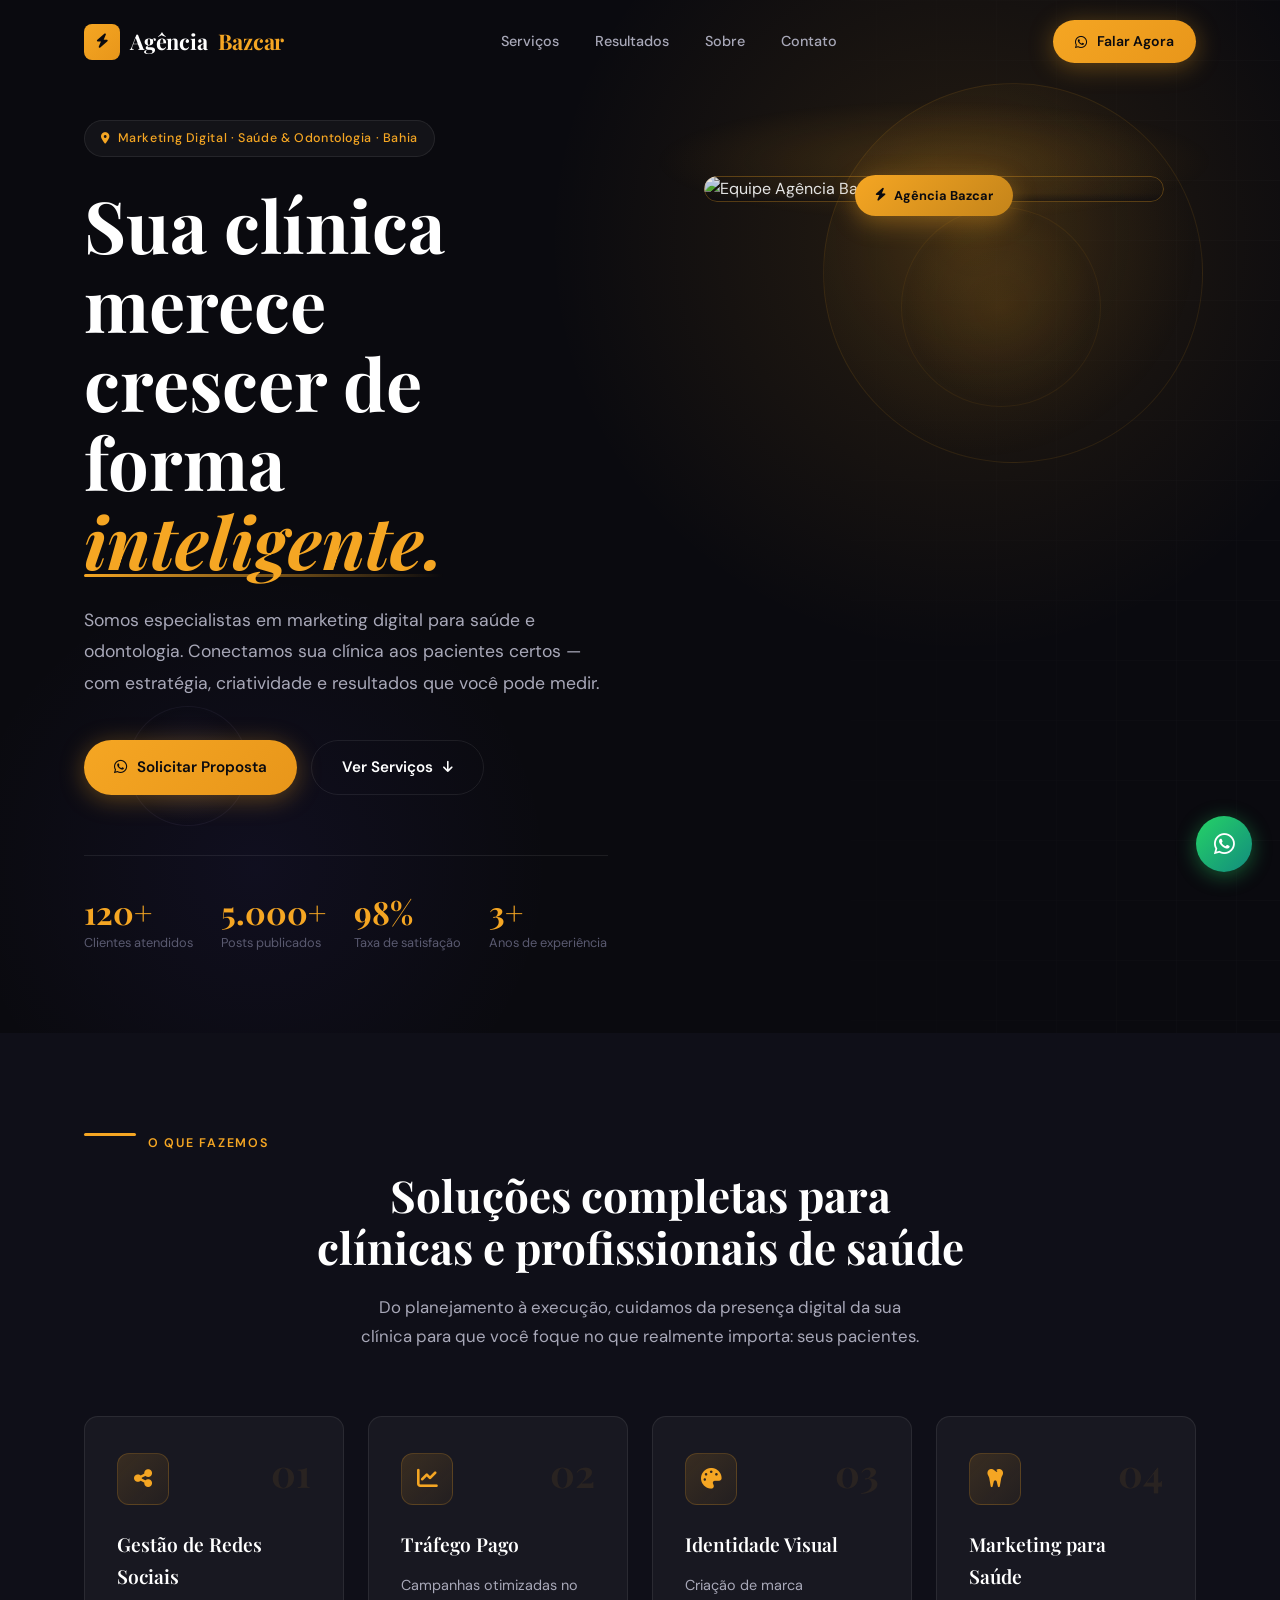
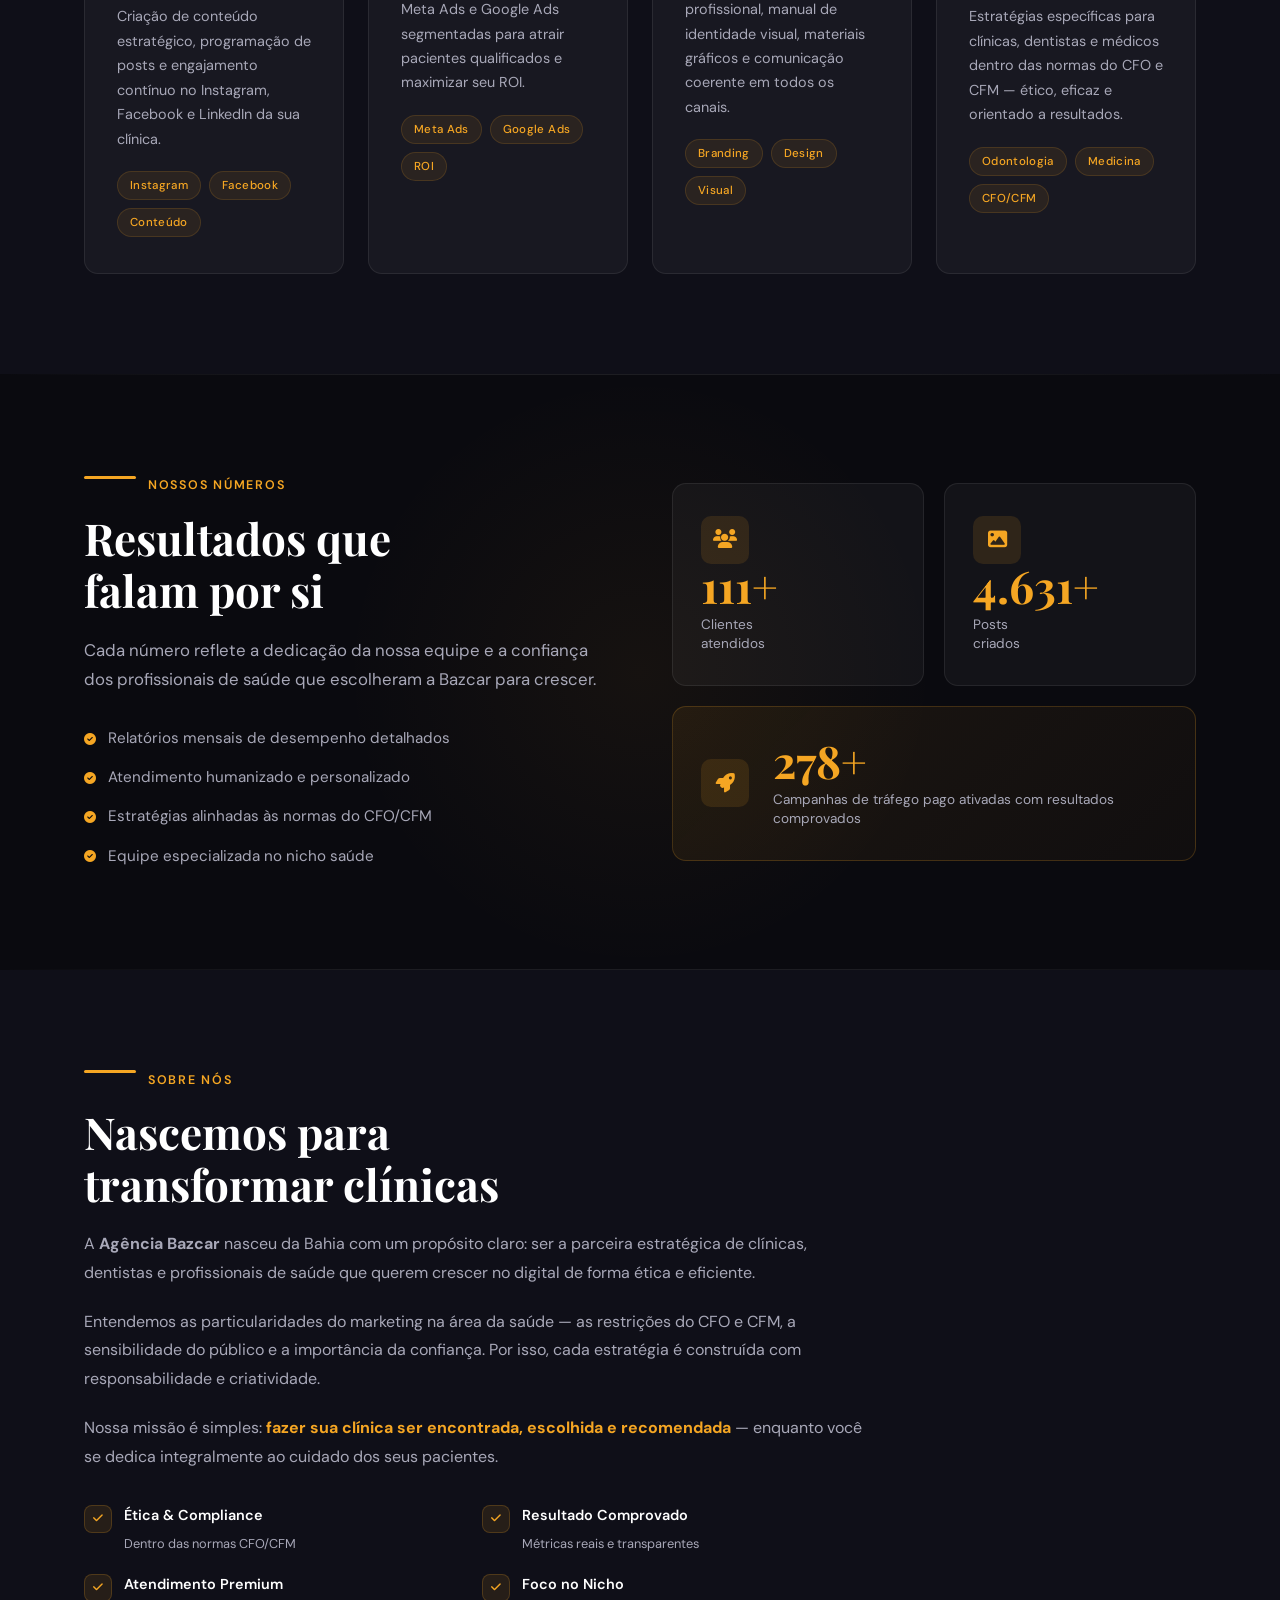
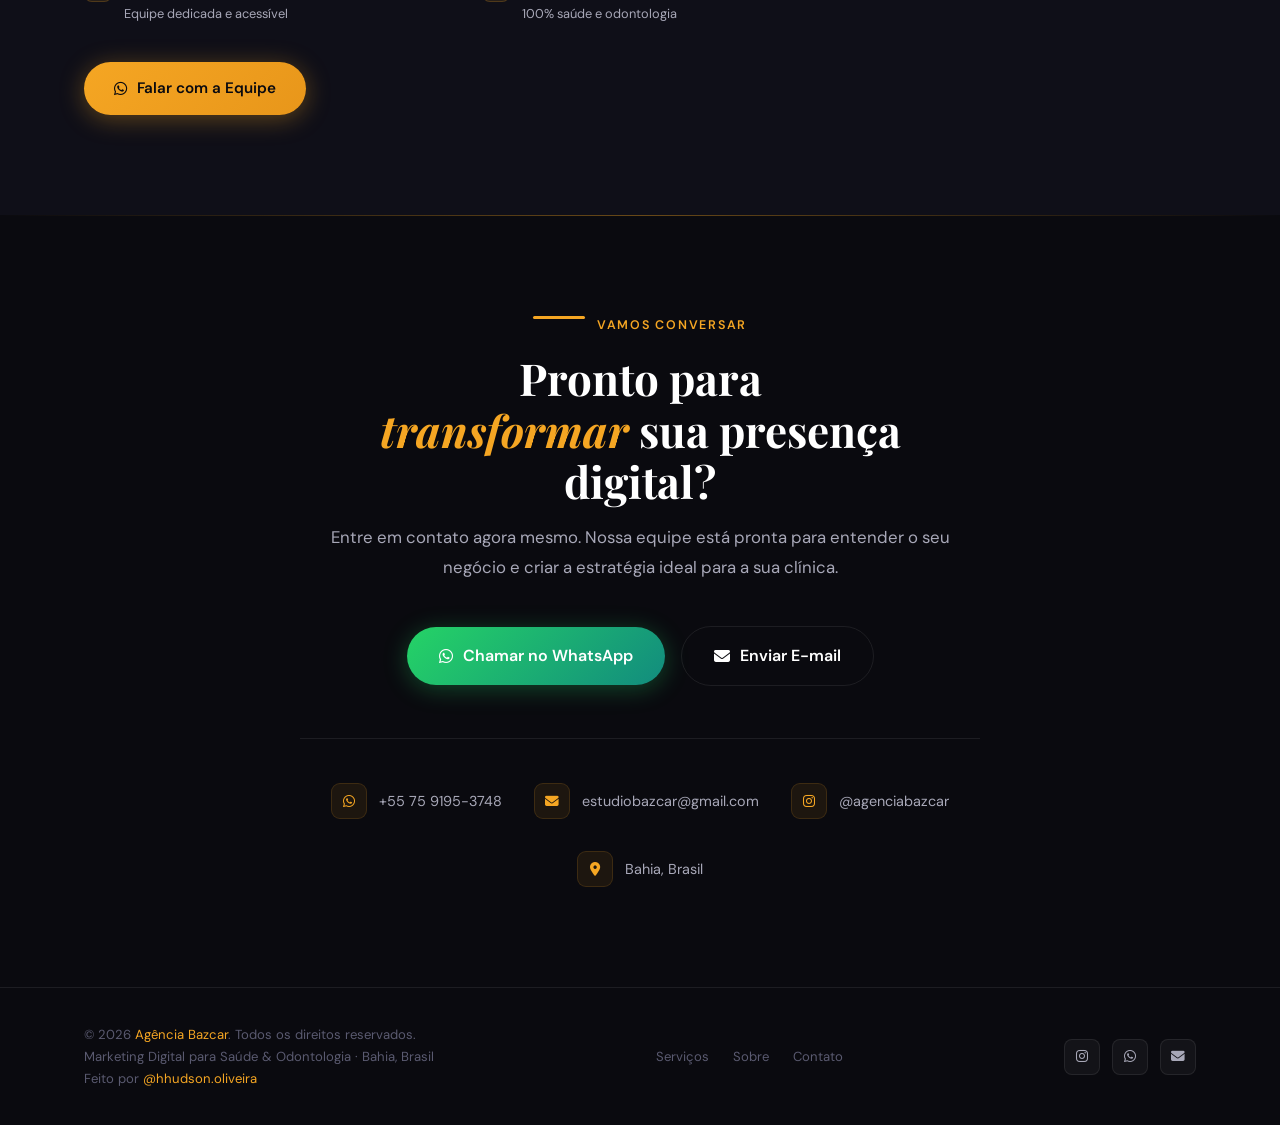
==== index.html @ 98c51027 "feat: landing page inicial da Agência Bazcar Landing page completa com hero, serviços, resultados, s" ====
<!DOCTYPE html>
<html lang="pt-BR">
<head>
  <meta charset="UTF-8" />
  <meta name="viewport" content="width=device-width, initial-scale=1.0" />
  <meta name="description" content="Agência Bazcar — Marketing Digital para Saúde e Odontologia na Bahia. Gestão de redes sociais, tráfego pago e identidade visual para clínicas e dentistas." />
  <title>Agência Bazcar | Marketing Digital para Saúde</title>
  <link rel="preconnect" href="https://fonts.googleapis.com" />
  <link rel="preconnect" href="https://fonts.gstatic.com" crossorigin />
  <link href="https://fonts.googleapis.com/css2?family=Playfair+Display:ital,wght@0,400;0,600;0,700;1,400&family=DM+Sans:wght@300;400;500;600&display=swap" rel="stylesheet" />
  <link rel="stylesheet" href="https://cdnjs.cloudflare.com/ajax/libs/font-awesome/6.5.0/css/all.min.css" />

  <style>
    /* ── RESET & BASE ─────────────────────────────────────── */
    *, *::before, *::after { box-sizing: border-box; margin: 0; padding: 0; }

    :root {
      --bg:        #0A0A0F;
      --bg2:       #0F0F18;
      --bg3:       #13131F;
      --gold:      #F5A623;
      --gold-dim:  #C4841A;
      --gold-glow: rgba(245,166,35,0.18);
      --white:     #FFFFFF;
      --gray:      #A8A8B8;
      --gray-dim:  #5A5A70;
      --glass-bg:  rgba(255,255,255,0.04);
      --glass-bdr: rgba(255,255,255,0.08);
      --radius:    14px;
      --font-head: 'Playfair Display', serif;
      --font-body: 'DM Sans', sans-serif;
    }

    html { scroll-behavior: smooth; }

    body {
      background: var(--bg);
      color: var(--white);
      font-family: var(--font-body);
      font-size: 16px;
      line-height: 1.65;
      overflow-x: hidden;
    }

    img { display: block; max-width: 100%; }
    a { text-decoration: none; color: inherit; }

    /* ── SCROLLBAR ──────────────────────────────────────────── */
    ::-webkit-scrollbar { width: 6px; }
    ::-webkit-scrollbar-track { background: var(--bg2); }
    ::-webkit-scrollbar-thumb { background: var(--gold-dim); border-radius: 3px; }

    /* ── UTILITIES ──────────────────────────────────────────── */
    .container {
      width: 100%;
      max-width: 1160px;
      margin: 0 auto;
      padding: 0 24px;
    }

    .section { padding: 100px 0; }
    .section-alt { background: var(--bg2); }

    .gold-line {
      display: inline-block;
      width: 52px;
      height: 3px;
      background: var(--gold);
      border-radius: 2px;
      margin-bottom: 16px;
    }

    .label {
      display: flex;
      align-items: center;
      gap: 12px;
      font-size: 0.78rem;
      font-weight: 600;
      letter-spacing: 0.14em;
      text-transform: uppercase;
      color: var(--gold);
      margin-bottom: 16px;
    }

    .section-title {
      font-family: var(--font-head);
      font-size: clamp(2rem, 4vw, 2.75rem);
      font-weight: 700;
      line-height: 1.18;
      margin-bottom: 20px;
    }

    .section-sub {
      font-size: 1.05rem;
      color: var(--gray);
      max-width: 560px;
      line-height: 1.75;
    }

    /* ── ANIMATIONS ─────────────────────────────────────────── */
    @keyframes fadeUp {
      from { opacity: 0; transform: translateY(32px); }
      to   { opacity: 1; transform: translateY(0); }
    }
    @keyframes fadeIn {
      from { opacity: 0; }
      to   { opacity: 1; }
    }
    @keyframes floatY {
      0%, 100% { transform: translateY(0px); }
      50%       { transform: translateY(-14px); }
    }
    @keyframes rotateSlow {
      from { transform: rotate(0deg); }
      to   { transform: rotate(360deg); }
    }
    @keyframes pulseGold {
      0%, 100% { box-shadow: 0 0 0 0 rgba(245,166,35,0.45); }
      50%       { box-shadow: 0 0 0 16px rgba(245,166,35,0); }
    }
    @keyframes shimmer {
      0%   { background-position: -200% center; }
      100% { background-position:  200% center; }
    }

    .reveal {
      opacity: 0;
      transform: translateY(28px);
      transition: opacity 0.65s ease, transform 0.65s ease;
    }
    .reveal.visible {
      opacity: 1;
      transform: translateY(0);
    }
    .reveal-delay-1 { transition-delay: 0.1s; }
    .reveal-delay-2 { transition-delay: 0.2s; }
    .reveal-delay-3 { transition-delay: 0.3s; }
    .reveal-delay-4 { transition-delay: 0.4s; }

    /* ── BUTTONS ────────────────────────────────────────────── */
    .btn {
      display: inline-flex;
      align-items: center;
      gap: 10px;
      padding: 14px 30px;
      border-radius: 50px;
      font-family: var(--font-body);
      font-size: 0.95rem;
      font-weight: 600;
      cursor: pointer;
      border: none;
      transition: all 0.3s ease;
      position: relative;
      overflow: hidden;
    }
    .btn::after {
      content: '';
      position: absolute;
      inset: 0;
      background: rgba(255,255,255,0);
      transition: background 0.3s ease;
    }
    .btn:hover::after { background: rgba(255,255,255,0.08); }

    .btn-gold {
      background: linear-gradient(135deg, #F5A623 0%, #e8961a 100%);
      color: #0A0A0F;
      box-shadow: 0 4px 24px rgba(245,166,35,0.35);
    }
    .btn-gold:hover {
      transform: translateY(-2px);
      box-shadow: 0 8px 32px rgba(245,166,35,0.5);
    }
    .btn-gold:active { transform: translateY(0); }

    .btn-outline {
      background: transparent;
      color: var(--white);
      border: 1.5px solid var(--glass-bdr);
    }
    .btn-outline:hover {
      border-color: var(--gold);
      color: var(--gold);
      transform: translateY(-2px);
    }

    .btn-wa {
      background: linear-gradient(135deg, #25D366 0%, #128C7E 100%);
      color: #fff;
      box-shadow: 0 4px 24px rgba(37,211,102,0.3);
    }
    .btn-wa:hover {
      transform: translateY(-2px);
      box-shadow: 0 8px 32px rgba(37,211,102,0.45);
    }

    /* ── NAV ────────────────────────────────────────────────── */
    #navbar {
      position: fixed;
      top: 0; left: 0; right: 0;
      z-index: 999;
      padding: 20px 0;
      transition: padding 0.4s ease, background 0.4s ease, backdrop-filter 0.4s ease;
    }
    #navbar.scrolled {
      padding: 12px 0;
      background: rgba(10,10,15,0.88);
      backdrop-filter: blur(18px);
      -webkit-backdrop-filter: blur(18px);
      border-bottom: 1px solid var(--glass-bdr);
    }

    .nav-inner {
      display: flex;
      align-items: center;
      justify-content: space-between;
    }

    .logo {
      display: flex;
      align-items: center;
      gap: 10px;
      font-family: var(--font-head);
      font-size: 1.35rem;
      font-weight: 700;
      letter-spacing: -0.01em;
    }
    .logo-icon {
      width: 36px; height: 36px;
      background: linear-gradient(135deg, #F5A623, #e8961a);
      border-radius: 8px;
      display: flex;
      align-items: center;
      justify-content: center;
      font-size: 0.9rem;
      color: #0A0A0F;
    }
    .logo span { color: var(--gold); }

    .nav-links {
      display: flex;
      align-items: center;
      gap: 36px;
      list-style: none;
    }
    .nav-links a {
      font-size: 0.9rem;
      font-weight: 500;
      color: var(--gray);
      transition: color 0.25s;
      position: relative;
    }
    .nav-links a::after {
      content: '';
      position: absolute;
      bottom: -4px; left: 0;
      width: 0; height: 1.5px;
      background: var(--gold);
      transition: width 0.3s ease;
    }
    .nav-links a:hover { color: var(--white); }
    .nav-links a:hover::after { width: 100%; }

    .nav-cta { display: flex; align-items: center; }

    .hamburger {
      display: none;
      flex-direction: column;
      gap: 5px;
      cursor: pointer;
      padding: 4px;
      background: none;
      border: none;
    }
    .hamburger span {
      display: block;
      width: 24px; height: 2px;
      background: var(--white);
      border-radius: 2px;
      transition: all 0.3s ease;
    }
    .hamburger.active span:nth-child(1) { transform: translateY(7px) rotate(45deg); }
    .hamburger.active span:nth-child(2) { opacity: 0; }
    .hamburger.active span:nth-child(3) { transform: translateY(-7px) rotate(-45deg); }

    .mobile-menu {
      display: none;
      position: fixed;
      inset: 0;
      background: rgba(10,10,15,0.97);
      backdrop-filter: blur(20px);
      z-index: 998;
      flex-direction: column;
      align-items: center;
      justify-content: center;
      gap: 36px;
    }
    .mobile-menu.open { display: flex; }
    .mobile-menu a {
      font-family: var(--font-head);
      font-size: 2rem;
      font-weight: 600;
      color: var(--white);
      transition: color 0.25s;
    }
    .mobile-menu a:hover { color: var(--gold); }

    /* ── HERO ───────────────────────────────────────────────── */
    #hero {
      position: relative;
      min-height: 100vh;
      display: flex;
      align-items: center;
      overflow: hidden;
    }

    /* Mesh gradient background */
    .hero-mesh {
      position: absolute;
      inset: 0;
      z-index: 0;
      overflow: hidden;
    }
    .hero-mesh::before {
      content: '';
      position: absolute;
      top: -20%;
      right: -10%;
      width: 70vw;
      height: 70vw;
      background: radial-gradient(ellipse, rgba(245,166,35,0.12) 0%, transparent 65%);
      border-radius: 50%;
      pointer-events: none;
    }
    .hero-mesh::after {
      content: '';
      position: absolute;
      bottom: -15%;
      left: -5%;
      width: 50vw;
      height: 50vw;
      background: radial-gradient(ellipse, rgba(100,80,245,0.07) 0%, transparent 65%);
      border-radius: 50%;
      pointer-events: none;
    }

    /* Floating orbs */
    .orb {
      position: absolute;
      border-radius: 50%;
      pointer-events: none;
    }
    .orb-1 {
      width: 380px; height: 380px;
      top: 8%; right: 6%;
      background: radial-gradient(circle at 40% 40%,
        rgba(245,166,35,0.14) 0%,
        rgba(245,166,35,0.05) 40%,
        transparent 70%);
      border: 1px solid rgba(245,166,35,0.10);
      animation: floatY 7s ease-in-out infinite;
    }
    .orb-2 {
      width: 200px; height: 200px;
      top: 20%; right: 14%;
      background: radial-gradient(circle,
        rgba(245,166,35,0.08) 0%,
        transparent 70%);
      border: 1px solid rgba(245,166,35,0.07);
      animation: floatY 9s ease-in-out infinite reverse;
    }
    .orb-3 {
      width: 120px; height: 120px;
      bottom: 20%; left: 10%;
      background: radial-gradient(circle,
        rgba(200,180,255,0.06) 0%,
        transparent 70%);
      border: 1px solid rgba(200,180,255,0.06);
      animation: floatY 11s ease-in-out infinite;
    }

    /* Grid lines decoration */
    .grid-lines {
      position: absolute;
      top: 0; right: 0;
      width: 55%;
      height: 100%;
      opacity: 0.04;
      background-image:
        linear-gradient(rgba(255,255,255,0.5) 1px, transparent 1px),
        linear-gradient(90deg, rgba(255,255,255,0.5) 1px, transparent 1px);
      background-size: 60px 60px;
      mask-image: linear-gradient(to left, rgba(0,0,0,0.8) 0%, transparent 80%);
      pointer-events: none;
    }

    .hero-inner {
      position: relative;
      z-index: 2;
      padding-top: 120px;
      padding-bottom: 80px;
      display: grid;
      grid-template-columns: 1fr 1fr;
      gap: 64px;
      align-items: flex-start;
    }

    .hero-content {
      min-width: 0;
    }

    .hero-image-wrap {
      position: relative;
      display: flex;
      align-items: flex-start;
      justify-content: center;
      padding-top: 56px;
      animation: fadeIn 0.9s 0.4s ease both;
    }

    .hero-image-frame {
      position: relative;
      width: 100%;
      max-width: 460px;
      border-radius: 28px;
      overflow: hidden;
    }

    .hero-image-frame::before {
      content: '';
      position: absolute;
      inset: 0;
      border-radius: 28px;
      border: 1px solid rgba(245,166,35,0.3);
      z-index: 2;
      pointer-events: none;
    }

    .hero-image-frame::after {
      content: '';
      position: absolute;
      bottom: 0; left: 0; right: 0;
      height: 35%;
      background: linear-gradient(to top, rgba(10,10,15,0.5), transparent);
      z-index: 1;
      pointer-events: none;
    }

    .hero-image-frame img {
      width: 100%;
      display: block;
      object-fit: cover;
      border-radius: 28px;
      filter: brightness(0.9) saturate(1.05);
    }

    .hero-image-glow {
      position: absolute;
      inset: -20px;
      border-radius: 40px;
      background: radial-gradient(ellipse at 50% 50%,
        rgba(245,166,35,0.14) 0%,
        transparent 70%);
      z-index: -1;
    }

    .hero-image-tag {
      position: absolute;
      bottom: -14px;
      left: 50%;
      transform: translateX(-50%);
      z-index: 3;
      background: linear-gradient(135deg, var(--gold), var(--gold-dim));
      border-radius: 50px;
      padding: 10px 20px;
      color: #0A0A0F;
      font-size: 0.8rem;
      font-weight: 700;
      display: flex;
      align-items: center;
      gap: 8px;
      white-space: nowrap;
      box-shadow: 0 6px 24px rgba(245,166,35,0.4);
    }

    @media (max-width: 900px) {
      .hero-inner {
        grid-template-columns: 1fr;
        gap: 48px;
        padding-top: 100px;
      }
      .hero-image-wrap { order: -1; }
      .hero-image-frame { max-width: 320px; margin: 0 auto; }
    }

    .hero-badge {
      display: inline-flex;
      align-items: center;
      gap: 8px;
      padding: 7px 16px;
      background: var(--glass-bg);
      border: 1px solid var(--glass-bdr);
      border-radius: 50px;
      font-size: 0.78rem;
      font-weight: 500;
      color: var(--gold);
      letter-spacing: 0.05em;
      margin-bottom: 28px;
      animation: fadeUp 0.7s ease both;
    }
    .hero-badge i { font-size: 0.7rem; }

    .hero-title {
      font-family: var(--font-head);
      font-size: clamp(2.8rem, 6vw, 4.5rem);
      font-weight: 700;
      line-height: 1.1;
      margin-bottom: 24px;
      animation: fadeUp 0.7s 0.15s ease both;
    }
    .hero-title em {
      font-style: italic;
      color: var(--gold);
    }
    .hero-title .highlight {
      position: relative;
      display: inline-block;
    }
    .hero-title .highlight::after {
      content: '';
      position: absolute;
      bottom: 4px; left: 0;
      width: 100%; height: 3px;
      background: linear-gradient(90deg, var(--gold), transparent);
      border-radius: 2px;
    }

    .hero-sub {
      font-size: 1.1rem;
      color: var(--gray);
      max-width: 540px;
      line-height: 1.8;
      margin-bottom: 40px;
      animation: fadeUp 0.7s 0.3s ease both;
    }

    .hero-actions {
      display: flex;
      flex-wrap: wrap;
      gap: 14px;
      animation: fadeUp 0.7s 0.45s ease both;
    }

    .hero-stats {
      display: flex;
      flex-wrap: wrap;
      gap: 28px;
      margin-top: 60px;
      padding-top: 40px;
      border-top: 1px solid var(--glass-bdr);
      animation: fadeUp 0.7s 0.6s ease both;
    }
    .hero-stat {}
    .hero-stat-num {
      font-family: var(--font-head);
      font-size: 2rem;
      font-weight: 700;
      color: var(--gold);
      line-height: 1;
    }
    .hero-stat-label {
      font-size: 0.8rem;
      color: var(--gray-dim);
      margin-top: 4px;
    }

    /* ── SERVICES ───────────────────────────────────────────── */
    #servicos { background: var(--bg2); }

    .services-header {
      text-align: center;
      margin-bottom: 64px;
    }
    .services-header .section-sub { margin: 0 auto; }

    .services-grid {
      display: grid;
      grid-template-columns: repeat(auto-fit, minmax(250px, 1fr));
      gap: 24px;
    }

    .service-card {
      background: var(--glass-bg);
      border: 1px solid var(--glass-bdr);
      border-radius: var(--radius);
      padding: 36px 32px;
      position: relative;
      overflow: hidden;
      cursor: default;
      transition: border-color 0.35s, transform 0.35s, box-shadow 0.35s;
    }
    .service-card::before {
      content: '';
      position: absolute;
      inset: 0;
      background: linear-gradient(135deg, rgba(245,166,35,0.05) 0%, transparent 60%);
      opacity: 0;
      transition: opacity 0.35s;
    }
    .service-card:hover {
      border-color: rgba(245,166,35,0.4);
      transform: translateY(-6px);
      box-shadow: 0 20px 48px rgba(0,0,0,0.35), 0 0 0 1px rgba(245,166,35,0.12);
    }
    .service-card:hover::before { opacity: 1; }

    .service-card-top {
      display: flex;
      align-items: flex-start;
      justify-content: space-between;
      margin-bottom: 24px;
    }

    .service-icon {
      width: 52px; height: 52px;
      background: linear-gradient(135deg, rgba(245,166,35,0.15), rgba(245,166,35,0.05));
      border: 1px solid rgba(245,166,35,0.2);
      border-radius: 12px;
      display: flex;
      align-items: center;
      justify-content: center;
      font-size: 1.3rem;
      color: var(--gold);
      transition: background 0.35s;
    }
    .service-card:hover .service-icon {
      background: linear-gradient(135deg, rgba(245,166,35,0.25), rgba(245,166,35,0.1));
    }

    .service-num {
      font-family: var(--font-head);
      font-size: 2.4rem;
      font-weight: 700;
      color: rgba(245,166,35,0.08);
      line-height: 1;
      transition: color 0.35s;
    }
    .service-card:hover .service-num { color: rgba(245,166,35,0.15); }

    .service-title {
      font-family: var(--font-head);
      font-size: 1.2rem;
      font-weight: 600;
      margin-bottom: 12px;
      transition: color 0.35s;
    }
    .service-card:hover .service-title { color: var(--gold); }

    .service-desc {
      font-size: 0.9rem;
      color: var(--gray);
      line-height: 1.7;
    }

    .service-tags {
      display: flex;
      flex-wrap: wrap;
      gap: 8px;
      margin-top: 20px;
    }
    .service-tag {
      font-size: 0.72rem;
      font-weight: 500;
      padding: 4px 12px;
      border-radius: 50px;
      background: rgba(245,166,35,0.08);
      border: 1px solid rgba(245,166,35,0.15);
      color: var(--gold);
      letter-spacing: 0.03em;
    }

    /* ── RESULTS ────────────────────────────────────────────── */
    #resultados { position: relative; overflow: hidden; }

    #resultados::before {
      content: '';
      position: absolute;
      top: 50%; left: 50%;
      transform: translate(-50%, -50%);
      width: 600px; height: 600px;
      background: radial-gradient(circle, rgba(245,166,35,0.05) 0%, transparent 70%);
      border-radius: 50%;
      pointer-events: none;
    }

    .results-inner {
      position: relative;
      z-index: 1;
      display: grid;
      grid-template-columns: 1fr 1fr;
      gap: 64px;
      align-items: center;
    }

    .results-left .section-sub { margin-bottom: 32px; }

    .results-list {
      list-style: none;
      display: flex;
      flex-direction: column;
      gap: 14px;
    }
    .results-list li {
      display: flex;
      align-items: center;
      gap: 12px;
      font-size: 0.95rem;
      color: var(--gray);
    }
    .results-list li i {
      color: var(--gold);
      font-size: 0.75rem;
      flex-shrink: 0;
    }

    .stats-grid {
      display: grid;
      grid-template-columns: 1fr 1fr;
      gap: 20px;
    }

    .stat-card {
      background: var(--glass-bg);
      border: 1px solid var(--glass-bdr);
      border-radius: var(--radius);
      padding: 32px 28px;
      position: relative;
      overflow: hidden;
      transition: border-color 0.35s, transform 0.35s;
    }
    .stat-card::after {
      content: '';
      position: absolute;
      bottom: 0; left: 0;
      width: 100%; height: 2px;
      background: linear-gradient(90deg, var(--gold), transparent);
      transform: scaleX(0);
      transform-origin: left;
      transition: transform 0.4s ease;
    }
    .stat-card:hover {
      border-color: rgba(245,166,35,0.3);
      transform: translateY(-4px);
    }
    .stat-card:hover::after { transform: scaleX(1); }

    .stat-card.featured {
      grid-column: span 2;
      display: flex;
      align-items: center;
      gap: 24px;
      background: linear-gradient(135deg,
        rgba(245,166,35,0.08) 0%,
        rgba(245,166,35,0.03) 100%);
      border-color: rgba(245,166,35,0.2);
    }

    .stat-icon {
      width: 48px; height: 48px;
      border-radius: 10px;
      background: rgba(245,166,35,0.12);
      display: flex; align-items: center; justify-content: center;
      font-size: 1.2rem;
      color: var(--gold);
      flex-shrink: 0;
    }

    .stat-num {
      font-family: var(--font-head);
      font-size: clamp(2rem, 4vw, 2.8rem);
      font-weight: 700;
      color: var(--gold);
      line-height: 1;
      margin-bottom: 6px;
    }

    .stat-label {
      font-size: 0.85rem;
      color: var(--gray);
      line-height: 1.4;
    }

    /* ── ABOUT ──────────────────────────────────────────────── */
    #sobre { background: var(--bg2); }

    .about-inner {
      display: grid;
      grid-template-columns: 1fr;
      gap: 40px;
      max-width: 780px;
    }

    .about-visual {
      position: relative;
    }

    .about-img-wrap {
      position: relative;
      width: 100%;
      max-width: 440px;
      border-radius: 24px;
      overflow: hidden;
    }

    .about-img-wrap::before {
      content: '';
      position: absolute;
      inset: 0;
      border-radius: 24px;
      border: 1px solid rgba(245,166,35,0.25);
      z-index: 2;
      pointer-events: none;
    }

    .about-img-wrap::after {
      content: '';
      position: absolute;
      bottom: 0; left: 0; right: 0;
      height: 40%;
      background: linear-gradient(to top, rgba(10,10,15,0.55), transparent);
      z-index: 1;
      pointer-events: none;
    }

    .about-img-wrap img {
      width: 100%;
      height: 100%;
      object-fit: cover;
      display: block;
      border-radius: 24px;
      filter: brightness(0.92) saturate(1.05);
      transition: transform 0.6s ease, filter 0.6s ease;
    }

    .about-img-wrap:hover img {
      transform: scale(1.03);
      filter: brightness(1) saturate(1.1);
    }

    /* Glow ring behind the image */
    .about-img-glow {
      position: absolute;
      inset: -12px;
      border-radius: 32px;
      background: radial-gradient(ellipse at 60% 40%,
        rgba(245,166,35,0.12) 0%,
        transparent 70%);
      z-index: -1;
    }

    .about-badge-float {
      position: absolute;
      bottom: -12px; right: -12px;
      background: linear-gradient(135deg, var(--gold), var(--gold-dim));
      border-radius: 12px;
      padding: 16px 20px;
      color: #0A0A0F;
      font-weight: 700;
      font-size: 0.85rem;
      display: flex;
      align-items: center;
      gap: 10px;
      box-shadow: 0 8px 28px rgba(245,166,35,0.4);
      animation: floatY 5s ease-in-out infinite;
    }
    .about-badge-float i { font-size: 1.1rem; }

    .about-text p {
      font-size: 1rem;
      color: var(--gray);
      line-height: 1.8;
      margin-bottom: 20px;
    }

    .about-values {
      display: grid;
      grid-template-columns: 1fr 1fr;
      gap: 16px;
      margin-top: 32px;
    }

    .value-item {
      display: flex;
      align-items: flex-start;
      gap: 12px;
    }
    .value-dot {
      width: 28px; height: 28px;
      border-radius: 8px;
      background: rgba(245,166,35,0.1);
      border: 1px solid rgba(245,166,35,0.2);
      display: flex; align-items: center; justify-content: center;
      color: var(--gold);
      font-size: 0.7rem;
      flex-shrink: 0;
      margin-top: 1px;
    }
    .value-text strong {
      display: block;
      font-size: 0.9rem;
      font-weight: 600;
      margin-bottom: 3px;
    }
    .value-text span {
      font-size: 0.8rem;
      color: var(--gray);
    }

    /* ── CONTACT ────────────────────────────────────────────── */
    #contato { position: relative; overflow: hidden; }

    #contato::before {
      content: '';
      position: absolute;
      top: 0; left: 0; right: 0;
      height: 1px;
      background: linear-gradient(90deg,
        transparent 0%,
        rgba(245,166,35,0.4) 50%,
        transparent 100%);
    }

    .contact-inner {
      text-align: center;
      max-width: 680px;
      margin: 0 auto;
    }

    .contact-inner .section-title { margin-bottom: 16px; }

    .contact-sub {
      font-size: 1.05rem;
      color: var(--gray);
      margin-bottom: 44px;
      line-height: 1.75;
    }

    .contact-actions {
      display: flex;
      flex-wrap: wrap;
      align-items: center;
      justify-content: center;
      gap: 16px;
      margin-bottom: 52px;
    }

    .contact-info-row {
      display: flex;
      flex-wrap: wrap;
      justify-content: center;
      gap: 32px;
      padding-top: 44px;
      border-top: 1px solid var(--glass-bdr);
    }

    .contact-info-item {
      display: flex;
      align-items: center;
      gap: 12px;
      font-size: 0.9rem;
      color: var(--gray);
      transition: color 0.25s;
    }
    .contact-info-item:hover { color: var(--white); }
    .contact-info-item i {
      width: 36px; height: 36px;
      border-radius: 9px;
      background: rgba(245,166,35,0.08);
      border: 1px solid rgba(245,166,35,0.15);
      display: flex; align-items: center; justify-content: center;
      color: var(--gold);
      font-size: 0.85rem;
    }

    /* ── FOOTER ─────────────────────────────────────────────── */
    footer {
      background: var(--bg);
      border-top: 1px solid var(--glass-bdr);
      padding: 36px 0;
    }

    .footer-inner {
      display: flex;
      flex-wrap: wrap;
      align-items: center;
      justify-content: space-between;
      gap: 20px;
    }

    .footer-copy {
      font-size: 0.82rem;
      color: var(--gray-dim);
    }
    .footer-copy span { color: var(--gold); }

    .footer-social {
      display: flex;
      gap: 12px;
    }
    .social-btn {
      width: 36px; height: 36px;
      border-radius: 8px;
      background: var(--glass-bg);
      border: 1px solid var(--glass-bdr);
      display: flex; align-items: center; justify-content: center;
      font-size: 0.85rem;
      color: var(--gray);
      transition: all 0.25s;
    }
    .social-btn:hover {
      background: rgba(245,166,35,0.1);
      border-color: rgba(245,166,35,0.3);
      color: var(--gold);
      transform: translateY(-2px);
    }

    .footer-links {
      display: flex;
      gap: 24px;
    }
    .footer-links a {
      font-size: 0.82rem;
      color: var(--gray-dim);
      transition: color 0.25s;
    }
    .footer-links a:hover { color: var(--gold); }

    /* ── FLOATING WA BUTTON ─────────────────────────────────── */
    .wa-float {
      position: fixed;
      bottom: 28px; right: 28px;
      z-index: 900;
      width: 56px; height: 56px;
      border-radius: 50%;
      background: linear-gradient(135deg, #25D366, #128C7E);
      display: flex; align-items: center; justify-content: center;
      font-size: 1.5rem;
      color: #fff;
      box-shadow: 0 4px 20px rgba(37,211,102,0.4);
      transition: transform 0.3s, box-shadow 0.3s;
      animation: pulseGold 2.5s infinite;
    }
    .wa-float:hover {
      transform: scale(1.1);
      box-shadow: 0 8px 32px rgba(37,211,102,0.55);
    }

    /* ── PROGRESS BAR ───────────────────────────────────────── */
    #progress-bar {
      position: fixed;
      top: 0; left: 0;
      height: 2.5px;
      background: linear-gradient(90deg, var(--gold), #f5c842);
      z-index: 1001;
      width: 0%;
      transition: width 0.1s linear;
    }

    /* ── RESPONSIVE ─────────────────────────────────────────── */
    @media (max-width: 900px) {
      .results-inner,
      .about-inner {
        grid-template-columns: 1fr;
        gap: 48px;
      }
      .about-img-wrap { max-width: 320px; margin: 0 auto; }
      .nav-links, .nav-cta { display: none; }
      .hamburger { display: flex; }
    }

    @media (max-width: 640px) {
      .section { padding: 72px 0; }
      .stats-grid { grid-template-columns: 1fr; }
      .stat-card.featured { grid-column: span 1; }
      .hero-stats { gap: 20px; }
      .contact-info-row { gap: 20px; }
      .about-values { grid-template-columns: 1fr; }
      .footer-inner { flex-direction: column; align-items: flex-start; gap: 16px; }
    }

    /* ── COUNTER ────────────────────────────────────────────── */
    .counting { display: inline-block; }

    /* ── SECTION DIVIDER ────────────────────────────────────── */
    .divider {
      width: 100%;
      height: 1px;
      background: linear-gradient(90deg,
        transparent 0%,
        var(--glass-bdr) 30%,
        var(--glass-bdr) 70%,
        transparent 100%);
    }
  </style>
</head>

<body>

  <!-- PROGRESS BAR -->
  <div id="progress-bar"></div>

  <!-- FLOATING WHATSAPP -->
  <a href="https://wa.me/5575991953748?text=Olá! Vim pelo site da Agência Bazcar e gostaria de saber mais sobre os serviços."
     class="wa-float" target="_blank" rel="noopener" aria-label="WhatsApp">
    <i class="fab fa-whatsapp"></i>
  </a>

  <!-- NAVBAR -->
  <nav id="navbar" aria-label="Navegação principal">
    <div class="container">
      <div class="nav-inner">
        <a href="#" class="logo" aria-label="Agência Bazcar">
          <div class="logo-icon"><i class="fas fa-bolt"></i></div>
          Agência <span>Bazcar</span>
        </a>

        <ul class="nav-links">
          <li><a href="#servicos">Serviços</a></li>
          <li><a href="#resultados">Resultados</a></li>
          <li><a href="#sobre">Sobre</a></li>
          <li><a href="#contato">Contato</a></li>
        </ul>

        <div class="nav-cta">
          <a href="https://wa.me/5575991953748?text=Olá! Vim pelo site da Agência Bazcar."
             class="btn btn-gold" target="_blank" rel="noopener" style="padding:10px 22px; font-size:0.88rem;">
            <i class="fab fa-whatsapp"></i> Falar Agora
          </a>
        </div>

        <button class="hamburger" id="hamburger" aria-label="Menu" aria-expanded="false">
          <span></span><span></span><span></span>
        </button>
      </div>
    </div>
  </nav>

  <!-- MOBILE MENU -->
  <div class="mobile-menu" id="mobileMenu" role="dialog" aria-modal="true" aria-label="Menu de navegação">
    <a href="#servicos"   class="mobile-link">Serviços</a>
    <a href="#resultados" class="mobile-link">Resultados</a>
    <a href="#sobre"      class="mobile-link">Sobre</a>
    <a href="#contato"    class="mobile-link">Contato</a>
    <a href="https://wa.me/5575991953748" class="btn btn-wa" target="_blank" rel="noopener" style="margin-top:12px;">
      <i class="fab fa-whatsapp"></i> Falar no WhatsApp
    </a>
  </div>

  <!-- ═══════════════════════════════════════
       HERO
  ═══════════════════════════════════════════ -->
  <section id="hero" aria-label="Apresentação">
    <div class="hero-mesh"></div>
    <div class="orb orb-1" aria-hidden="true"></div>
    <div class="orb orb-2" aria-hidden="true"></div>
    <div class="orb orb-3" aria-hidden="true"></div>
    <div class="grid-lines" aria-hidden="true"></div>

    <div class="container">
      <div class="hero-inner">

        <!-- Texto -->
        <div class="hero-content">
          <div class="hero-badge">
            <i class="fas fa-map-marker-alt"></i>
            Marketing Digital · Saúde & Odontologia · Bahia
          </div>

          <h1 class="hero-title">
            Sua clínica merece<br />
            crescer de forma<br />
            <em class="highlight">inteligente.</em>
          </h1>

          <p class="hero-sub">
            Somos especialistas em marketing digital para saúde e odontologia.
            Conectamos sua clínica aos pacientes certos — com estratégia, criatividade
            e resultados que você pode medir.
          </p>

          <div class="hero-actions">
            <a href="https://wa.me/5575991953748?text=Olá! Quero conhecer as soluções da Agência Bazcar para minha clínica."
               class="btn btn-gold" target="_blank" rel="noopener">
              <i class="fab fa-whatsapp"></i>
              Solicitar Proposta
            </a>
            <a href="#servicos" class="btn btn-outline">
              Ver Serviços <i class="fas fa-arrow-down" style="font-size:0.8rem;"></i>
            </a>
          </div>

          <div class="hero-stats">
            <div class="hero-stat">
              <div class="hero-stat-num"><span class="counting" data-target="120">0</span>+</div>
              <div class="hero-stat-label">Clientes atendidos</div>
            </div>
            <div class="hero-stat">
              <div class="hero-stat-num"><span class="counting" data-target="5000">0</span>+</div>
              <div class="hero-stat-label">Posts publicados</div>
            </div>
            <div class="hero-stat">
              <div class="hero-stat-num"><span class="counting" data-target="98">0</span>%</div>
              <div class="hero-stat-label">Taxa de satisfação</div>
            </div>
            <div class="hero-stat">
              <div class="hero-stat-num"><span class="counting" data-target="3">0</span>+</div>
              <div class="hero-stat-label">Anos de experiência</div>
            </div>
          </div>
        </div>

        <!-- Imagem da equipe -->
        <div class="hero-image-wrap">
          <div class="hero-image-glow"></div>
          <div class="hero-image-frame">
            <img src="img/Foto de Perfil Bazcar.jpeg" alt="Equipe Agência Bazcar" loading="eager" />
          </div>
          <div class="hero-image-tag">
            <i class="fas fa-bolt"></i> Agência Bazcar
          </div>
        </div>

      </div>
    </div>
  </section>

  <!-- ═══════════════════════════════════════
       SERVICES
  ═══════════════════════════════════════════ -->
  <section id="servicos" class="section" aria-labelledby="servicos-titulo">
    <div class="container">
      <div class="services-header">
        <div class="label reveal">
          <div class="gold-line"></div>
          O que fazemos
        </div>
        <h2 class="section-title reveal reveal-delay-1" id="servicos-titulo">
          Soluções completas para<br />
          clínicas e profissionais de saúde
        </h2>
        <p class="section-sub reveal reveal-delay-2">
          Do planejamento à execução, cuidamos da presença digital da sua clínica
          para que você foque no que realmente importa: seus pacientes.
        </p>
      </div>

      <div class="services-grid">

        <!-- Card 1 -->
        <article class="service-card reveal reveal-delay-1" tabindex="0">
          <div class="service-card-top">
            <div class="service-icon"><i class="fas fa-share-nodes"></i></div>
            <span class="service-num">01</span>
          </div>
          <h3 class="service-title">Gestão de Redes Sociais</h3>
          <p class="service-desc">
            Criação de conteúdo estratégico, programação de posts e engajamento
            contínuo no Instagram, Facebook e LinkedIn da sua clínica.
          </p>
          <div class="service-tags">
            <span class="service-tag">Instagram</span>
            <span class="service-tag">Facebook</span>
            <span class="service-tag">Conteúdo</span>
          </div>
        </article>

        <!-- Card 2 -->
        <article class="service-card reveal reveal-delay-2" tabindex="0">
          <div class="service-card-top">
            <div class="service-icon"><i class="fas fa-chart-line"></i></div>
            <span class="service-num">02</span>
          </div>
          <h3 class="service-title">Tráfego Pago</h3>
          <p class="service-desc">
            Campanhas otimizadas no Meta Ads e Google Ads segmentadas para
            atrair pacientes qualificados e maximizar seu ROI.
          </p>
          <div class="service-tags">
            <span class="service-tag">Meta Ads</span>
            <span class="service-tag">Google Ads</span>
            <span class="service-tag">ROI</span>
          </div>
        </article>

        <!-- Card 3 -->
        <article class="service-card reveal reveal-delay-3" tabindex="0">
          <div class="service-card-top">
            <div class="service-icon"><i class="fas fa-palette"></i></div>
            <span class="service-num">03</span>
          </div>
          <h3 class="service-title">Identidade Visual</h3>
          <p class="service-desc">
            Criação de marca profissional, manual de identidade visual, materiais
            gráficos e comunicação coerente em todos os canais.
          </p>
          <div class="service-tags">
            <span class="service-tag">Branding</span>
            <span class="service-tag">Design</span>
            <span class="service-tag">Visual</span>
          </div>
        </article>

        <!-- Card 4 -->
        <article class="service-card reveal reveal-delay-4" tabindex="0">
          <div class="service-card-top">
            <div class="service-icon"><i class="fas fa-tooth"></i></div>
            <span class="service-num">04</span>
          </div>
          <h3 class="service-title">Marketing para Saúde</h3>
          <p class="service-desc">
            Estratégias específicas para clínicas, dentistas e médicos dentro das
            normas do CFO e CFM — ético, eficaz e orientado a resultados.
          </p>
          <div class="service-tags">
            <span class="service-tag">Odontologia</span>
            <span class="service-tag">Medicina</span>
            <span class="service-tag">CFO/CFM</span>
          </div>
        </article>

      </div>
    </div>
  </section>

  <div class="divider"></div>

  <!-- ═══════════════════════════════════════
       RESULTS
  ═══════════════════════════════════════════ -->
  <section id="resultados" class="section" aria-labelledby="resultados-titulo">
    <div class="container">
      <div class="results-inner">

        <div class="results-left">
          <div class="label reveal">
            <div class="gold-line"></div>
            Nossos números
          </div>
          <h2 class="section-title reveal reveal-delay-1" id="resultados-titulo">
            Resultados que<br />
            falam por si
          </h2>
          <p class="section-sub reveal reveal-delay-2">
            Cada número reflete a dedicação da nossa equipe e a confiança
            dos profissionais de saúde que escolheram a Bazcar para crescer.
          </p>

          <ul class="results-list reveal reveal-delay-3">
            <li><i class="fas fa-check-circle"></i> Relatórios mensais de desempenho detalhados</li>
            <li><i class="fas fa-check-circle"></i> Atendimento humanizado e personalizado</li>
            <li><i class="fas fa-check-circle"></i> Estratégias alinhadas às normas do CFO/CFM</li>
            <li><i class="fas fa-check-circle"></i> Equipe especializada no nicho saúde</li>
          </ul>
        </div>

        <div class="stats-grid reveal reveal-delay-2">

          <div class="stat-card">
            <div class="stat-icon"><i class="fas fa-users"></i></div>
            <div class="stat-num"><span class="counting" data-target="120">0</span>+</div>
            <div class="stat-label">Clientes<br />atendidos</div>
          </div>

          <div class="stat-card">
            <div class="stat-icon"><i class="fas fa-image"></i></div>
            <div class="stat-num"><span class="counting" data-target="5000">0</span>+</div>
            <div class="stat-label">Posts<br />criados</div>
          </div>

          <div class="stat-card featured">
            <div class="stat-icon"><i class="fas fa-rocket"></i></div>
            <div>
              <div class="stat-num"><span class="counting" data-target="300">0</span>+</div>
              <div class="stat-label">Campanhas de tráfego pago ativadas com resultados comprovados</div>
            </div>
          </div>

        </div>

      </div>
    </div>
  </section>

  <div class="divider"></div>

  <!-- ═══════════════════════════════════════
       ABOUT
  ═══════════════════════════════════════════ -->
  <section id="sobre" class="section section-alt" aria-labelledby="sobre-titulo">
    <div class="container">
      <div class="about-inner">

        <div class="about-text">
          <div class="label reveal">
            <div class="gold-line"></div>
            Sobre nós
          </div>
          <h2 class="section-title reveal reveal-delay-1" id="sobre-titulo">
            Nascemos para<br />
            transformar clínicas
          </h2>

          <p class="reveal reveal-delay-2">
            A <strong>Agência Bazcar</strong> nasceu da Bahia com um propósito claro:
            ser a parceira estratégica de clínicas, dentistas e profissionais de saúde
            que querem crescer no digital de forma ética e eficiente.
          </p>
          <p class="reveal reveal-delay-2">
            Entendemos as particularidades do marketing na área da saúde — as restrições
            do CFO e CFM, a sensibilidade do público e a importância da confiança.
            Por isso, cada estratégia é construída com responsabilidade e criatividade.
          </p>
          <p class="reveal reveal-delay-2">
            Nossa missão é simples: <strong style="color:var(--gold)">fazer sua clínica ser
            encontrada, escolhida e recomendada</strong> — enquanto você se dedica
            integralmente ao cuidado dos seus pacientes.
          </p>

          <div class="about-values reveal reveal-delay-3">
            <div class="value-item">
              <div class="value-dot"><i class="fas fa-check"></i></div>
              <div class="value-text">
                <strong>Ética & Compliance</strong>
                <span>Dentro das normas CFO/CFM</span>
              </div>
            </div>
            <div class="value-item">
              <div class="value-dot"><i class="fas fa-check"></i></div>
              <div class="value-text">
                <strong>Resultado Comprovado</strong>
                <span>Métricas reais e transparentes</span>
              </div>
            </div>
            <div class="value-item">
              <div class="value-dot"><i class="fas fa-check"></i></div>
              <div class="value-text">
                <strong>Atendimento Premium</strong>
                <span>Equipe dedicada e acessível</span>
              </div>
            </div>
            <div class="value-item">
              <div class="value-dot"><i class="fas fa-check"></i></div>
              <div class="value-text">
                <strong>Foco no Nicho</strong>
                <span>100% saúde e odontologia</span>
              </div>
            </div>
          </div>

          <div style="margin-top:36px;" class="reveal reveal-delay-4">
            <a href="https://wa.me/5575991953748?text=Olá! Quero saber mais sobre a Agência Bazcar."
               class="btn btn-gold" target="_blank" rel="noopener">
              <i class="fab fa-whatsapp"></i> Falar com a Equipe
            </a>
          </div>
        </div>

      </div>
    </div>
  </section>

  <!-- ═══════════════════════════════════════
       CONTACT
  ═══════════════════════════════════════════ -->
  <section id="contato" class="section" aria-labelledby="contato-titulo">
    <div class="container">
      <div class="contact-inner">
        <div class="label reveal" style="justify-content:center;">
          <div class="gold-line"></div>
          Vamos conversar
        </div>

        <h2 class="section-title reveal reveal-delay-1" id="contato-titulo">
          Pronto para<br />
          <em style="font-style:italic; color:var(--gold);">transformar</em> sua presença digital?
        </h2>

        <p class="contact-sub reveal reveal-delay-2">
          Entre em contato agora mesmo. Nossa equipe está pronta para entender
          o seu negócio e criar a estratégia ideal para a sua clínica.
        </p>

        <div class="contact-actions reveal reveal-delay-3">
          <a href="https://wa.me/5575991953748?text=Olá! Vim pelo site e quero uma proposta da Agência Bazcar."
             class="btn btn-wa" target="_blank" rel="noopener" style="font-size:1rem; padding:16px 32px;">
            <i class="fab fa-whatsapp"></i>
            Chamar no WhatsApp
          </a>
          <a href="mailto:estudiobazcar@gmail.com"
             class="btn btn-outline" style="font-size:1rem; padding:16px 32px;">
            <i class="fas fa-envelope"></i>
            Enviar E-mail
          </a>
        </div>

        <div class="contact-info-row reveal reveal-delay-4">
          <a href="https://wa.me/5575991953748" class="contact-info-item" target="_blank" rel="noopener">
            <i class="fab fa-whatsapp"></i>
            <span>+55 75 9195-3748</span>
          </a>
          <a href="mailto:estudiobazcar@gmail.com" class="contact-info-item">
            <i class="fas fa-envelope"></i>
            <span>estudiobazcar@gmail.com</span>
          </a>
          <a href="https://www.instagram.com/agenciabazcar/" class="contact-info-item" target="_blank" rel="noopener">
            <i class="fab fa-instagram"></i>
            <span>@agenciabazcar</span>
          </a>
          <div class="contact-info-item">
            <i class="fas fa-map-marker-alt"></i>
            <span>Bahia, Brasil</span>
          </div>
        </div>
      </div>
    </div>
  </section>

  <!-- FOOTER -->
  <footer role="contentinfo">
    <div class="container">
      <div class="footer-inner">
        <p class="footer-copy">
          © 2026 <span>Agência Bazcar</span>. Todos os direitos reservados.<br />
          Marketing Digital para Saúde &amp; Odontologia · Bahia, Brasil<br />
          Feito por <a href="https://www.instagram.com/hhudson.oliveira" target="_blank" rel="noopener" style="color:var(--gold); text-decoration:none;">@hhudson.oliveira</a>
        </p>

        <div class="footer-links">
          <a href="#servicos">Serviços</a>
          <a href="#sobre">Sobre</a>
          <a href="#contato">Contato</a>
        </div>

        <div class="footer-social">
          <a href="https://www.instagram.com/agenciabazcar/" class="social-btn" target="_blank" rel="noopener" aria-label="Instagram">
            <i class="fab fa-instagram"></i>
          </a>
          <a href="https://wa.me/5575991953748" class="social-btn" target="_blank" rel="noopener" aria-label="WhatsApp">
            <i class="fab fa-whatsapp"></i>
          </a>
          <a href="mailto:estudiobazcar@gmail.com" class="social-btn" aria-label="Email">
            <i class="fas fa-envelope"></i>
          </a>
        </div>
      </div>
    </div>
  </footer>

  <script>
    /* ── NAVBAR SCROLL ────────────────────────────────────── */
    const navbar = document.getElementById('navbar');
    const progressBar = document.getElementById('progress-bar');

    window.addEventListener('scroll', () => {
      // Navbar shrink
      if (window.scrollY > 60) {
        navbar.classList.add('scrolled');
      } else {
        navbar.classList.remove('scrolled');
      }

      // Progress bar
      const scrollTop = window.scrollY;
      const docHeight = document.documentElement.scrollHeight - window.innerHeight;
      const progress = docHeight > 0 ? (scrollTop / docHeight) * 100 : 0;
      progressBar.style.width = progress + '%';
    }, { passive: true });

    /* ── MOBILE MENU ──────────────────────────────────────── */
    const hamburger = document.getElementById('hamburger');
    const mobileMenu = document.getElementById('mobileMenu');
    const mobileLinks = mobileMenu.querySelectorAll('a');

    function closeMobileMenu() {
      hamburger.classList.remove('active');
      hamburger.setAttribute('aria-expanded', 'false');
      mobileMenu.classList.remove('open');
      document.body.style.overflow = '';
    }

    hamburger.addEventListener('click', () => {
      const isOpen = mobileMenu.classList.contains('open');
      if (isOpen) {
        closeMobileMenu();
      } else {
        hamburger.classList.add('active');
        hamburger.setAttribute('aria-expanded', 'true');
        mobileMenu.classList.add('open');
        document.body.style.overflow = 'hidden';
      }
    });

    mobileLinks.forEach(link => {
      link.addEventListener('click', closeMobileMenu);
    });

    /* ── REVEAL ON SCROLL ─────────────────────────────────── */
    const revealEls = document.querySelectorAll('.reveal');

    const revealObserver = new IntersectionObserver((entries) => {
      entries.forEach(entry => {
        if (entry.isIntersecting) {
          entry.target.classList.add('visible');
          revealObserver.unobserve(entry.target);
        }
      });
    }, { threshold: 0.12, rootMargin: '0px 0px -40px 0px' });

    revealEls.forEach(el => revealObserver.observe(el));

    /* ── COUNTER ANIMATION ────────────────────────────────── */
    function animateCounter(el, target, duration = 1800) {
      const start = performance.now();
      const isLarge = target >= 1000;

      function easeOutExpo(t) {
        return t === 1 ? 1 : 1 - Math.pow(2, -10 * t);
      }

      function update(now) {
        const elapsed = now - start;
        const progress = Math.min(elapsed / duration, 1);
        const eased = easeOutExpo(progress);
        const current = Math.round(eased * target);
        el.textContent = isLarge
          ? current.toLocaleString('pt-BR')
          : current;
        if (progress < 1) requestAnimationFrame(update);
      }

      requestAnimationFrame(update);
    }

    const counterEls = document.querySelectorAll('.counting');
    const counterObserver = new IntersectionObserver((entries) => {
      entries.forEach(entry => {
        if (entry.isIntersecting) {
          const target = parseInt(entry.target.dataset.target, 10);
          animateCounter(entry.target, target);
          counterObserver.unobserve(entry.target);
        }
      });
    }, { threshold: 0.5 });

    counterEls.forEach(el => counterObserver.observe(el));

    /* ── SMOOTH ACTIVE NAV ────────────────────────────────── */
    const sections = document.querySelectorAll('section[id]');
    const navLinksAll = document.querySelectorAll('.nav-links a');

    window.addEventListener('scroll', () => {
      let current = '';
      sections.forEach(section => {
        const top = section.offsetTop - 100;
        if (window.scrollY >= top) current = section.getAttribute('id');
      });
      navLinksAll.forEach(a => {
        a.style.color = a.getAttribute('href') === '#' + current
          ? 'var(--white)'
          : '';
      });
    }, { passive: true });
  </script>
</body>
</html>
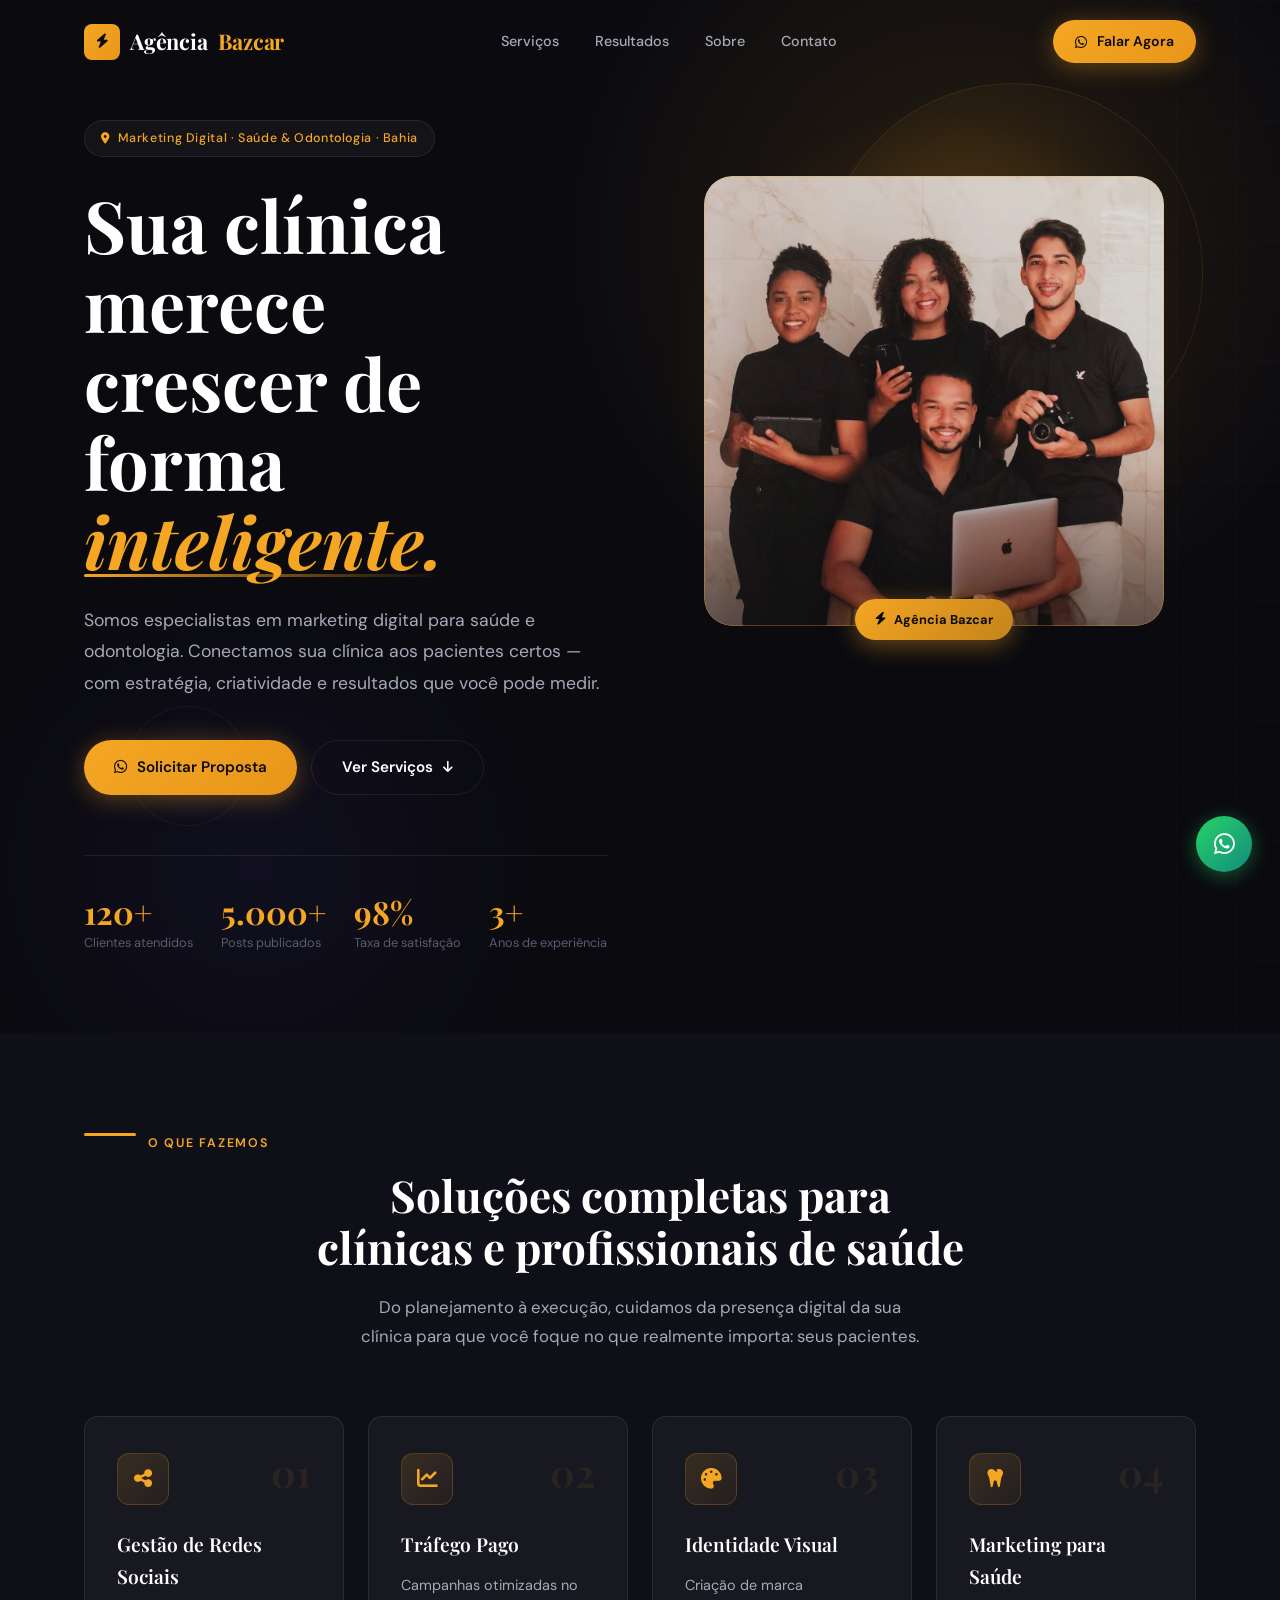
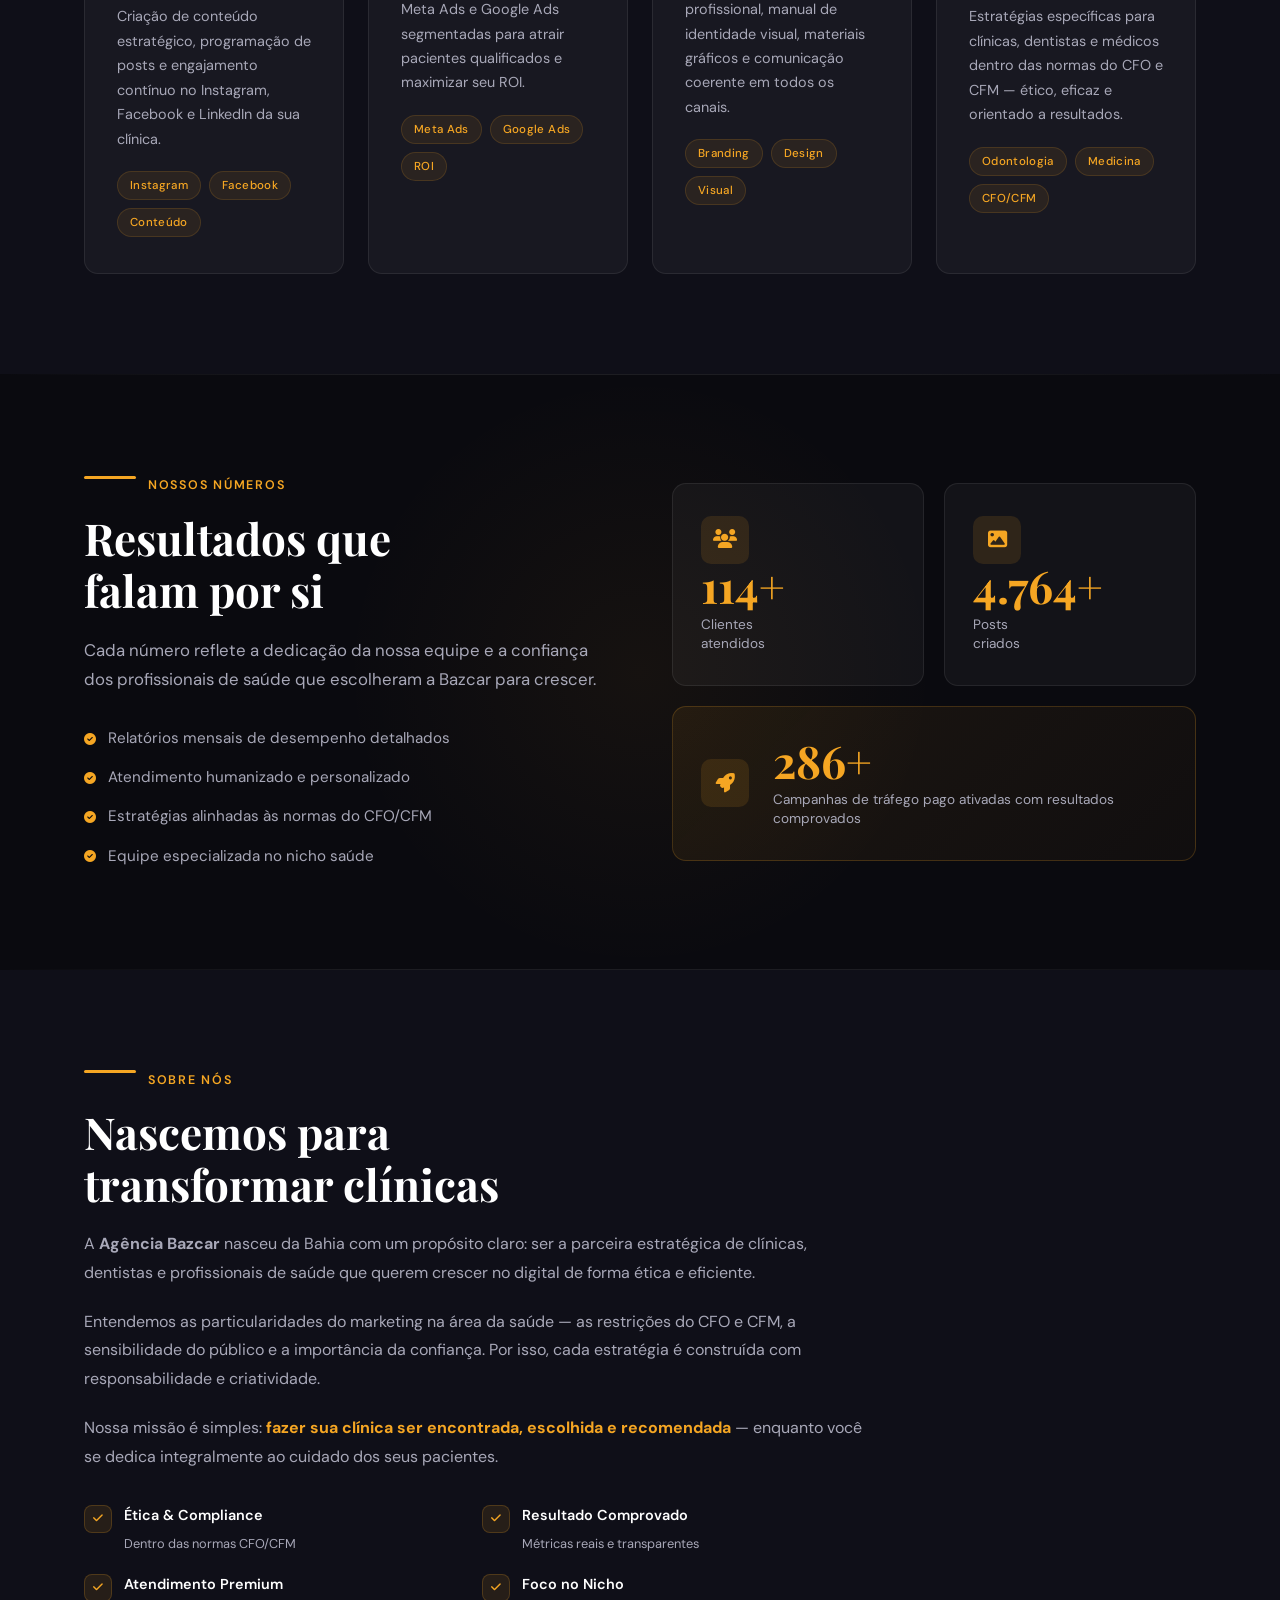
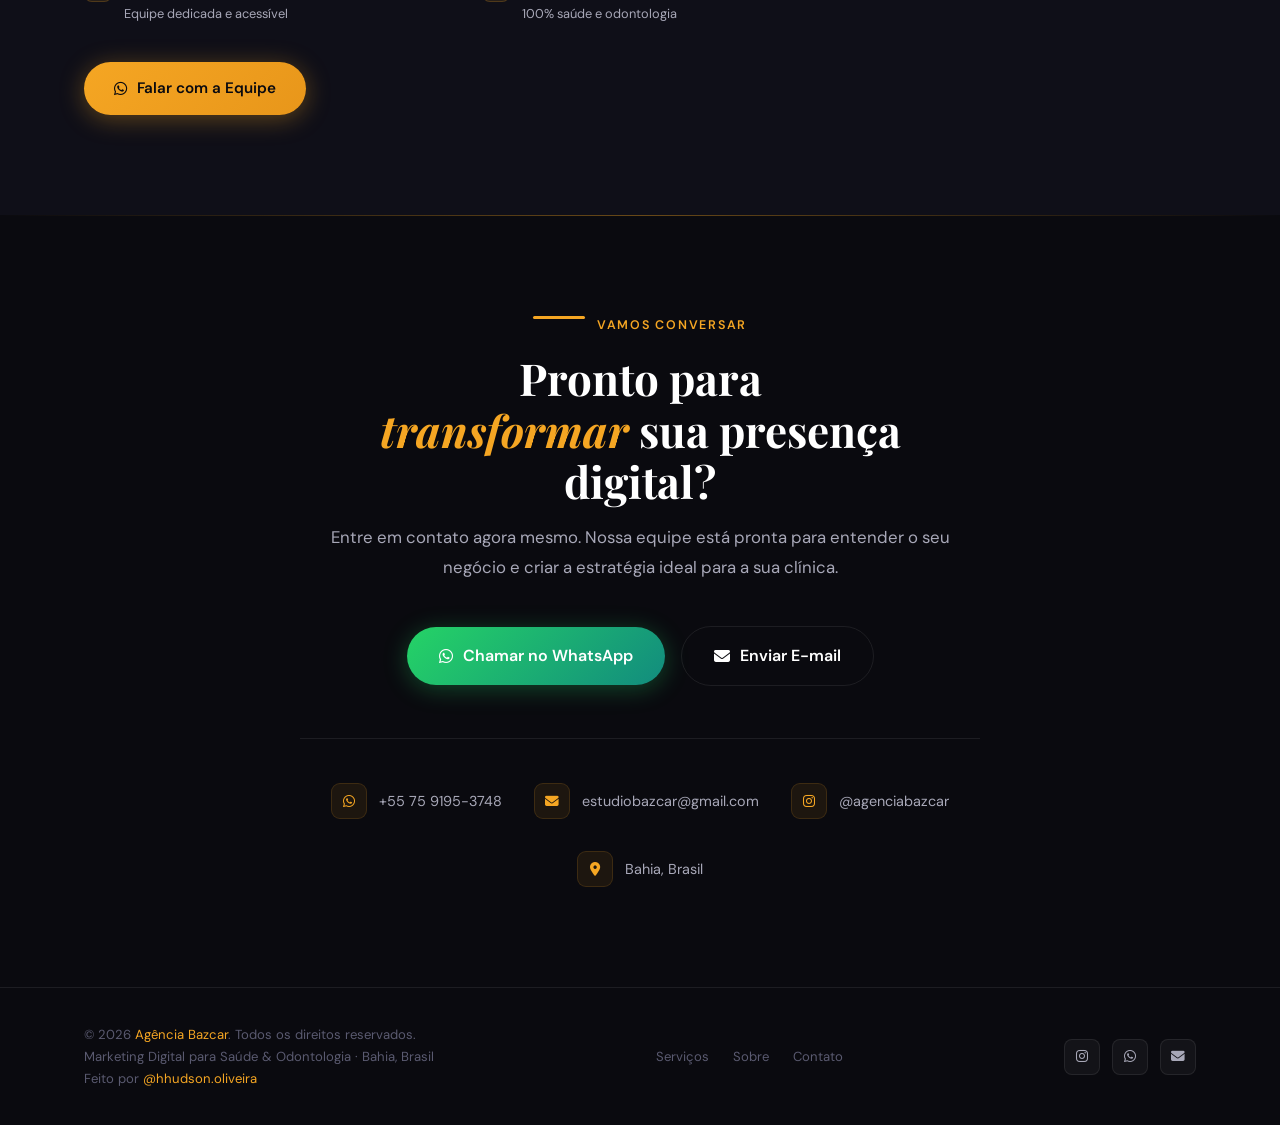
==== commit bba732a1: "fix: corrige case do caminho das imagens (img -> IMG) Co-Authored-By: Claude Sonnet 4.6 <noreply@ant" ====
--- a/index.html
+++ b/index.html
@@ -1223,7 +1223,7 @@
         <div class="hero-image-wrap">
           <div class="hero-image-glow"></div>
           <div class="hero-image-frame">
-            <img src="img/Foto de Perfil Bazcar.jpeg" alt="Equipe Agência Bazcar" loading="eager" />
+            <img src="IMG/Foto de Perfil Bazcar.jpeg" alt="Equipe Agência Bazcar" loading="eager" />
           </div>
           <div class="hero-image-tag">
             <i class="fas fa-bolt"></i> Agência Bazcar
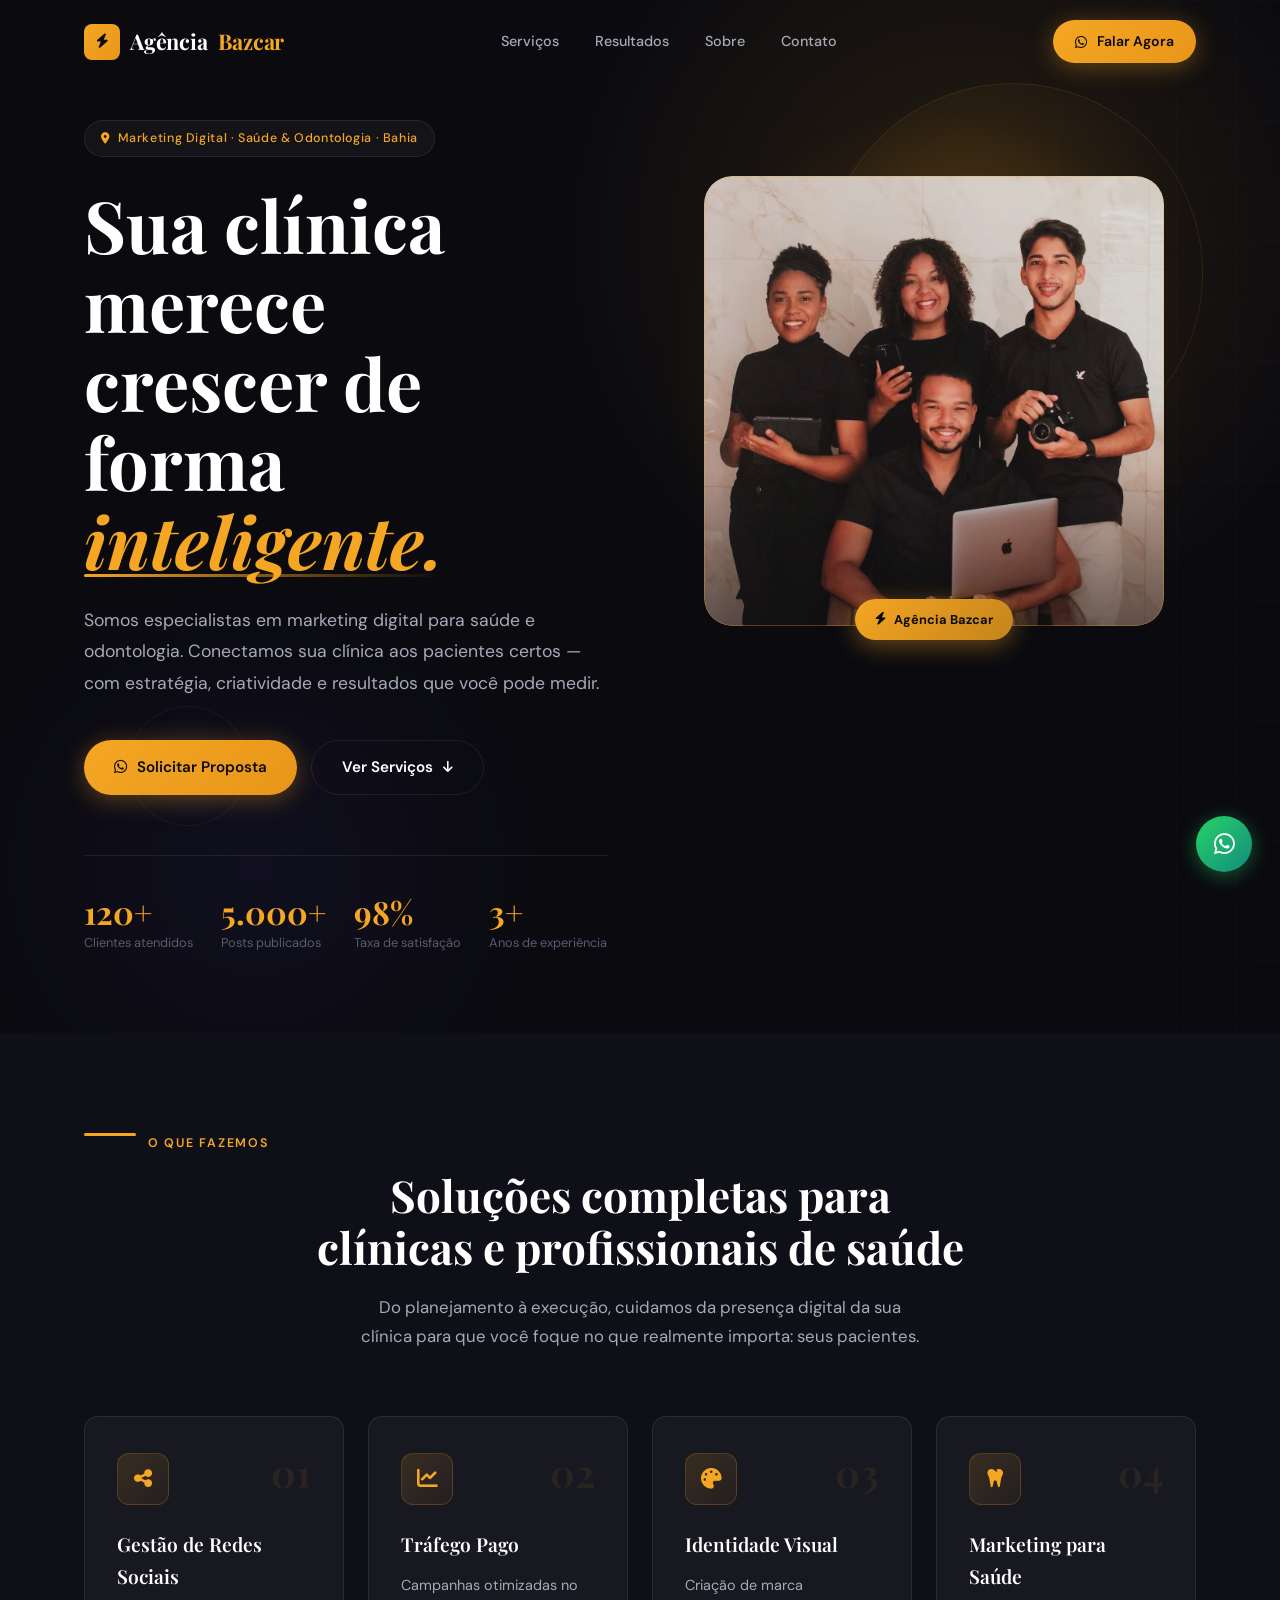
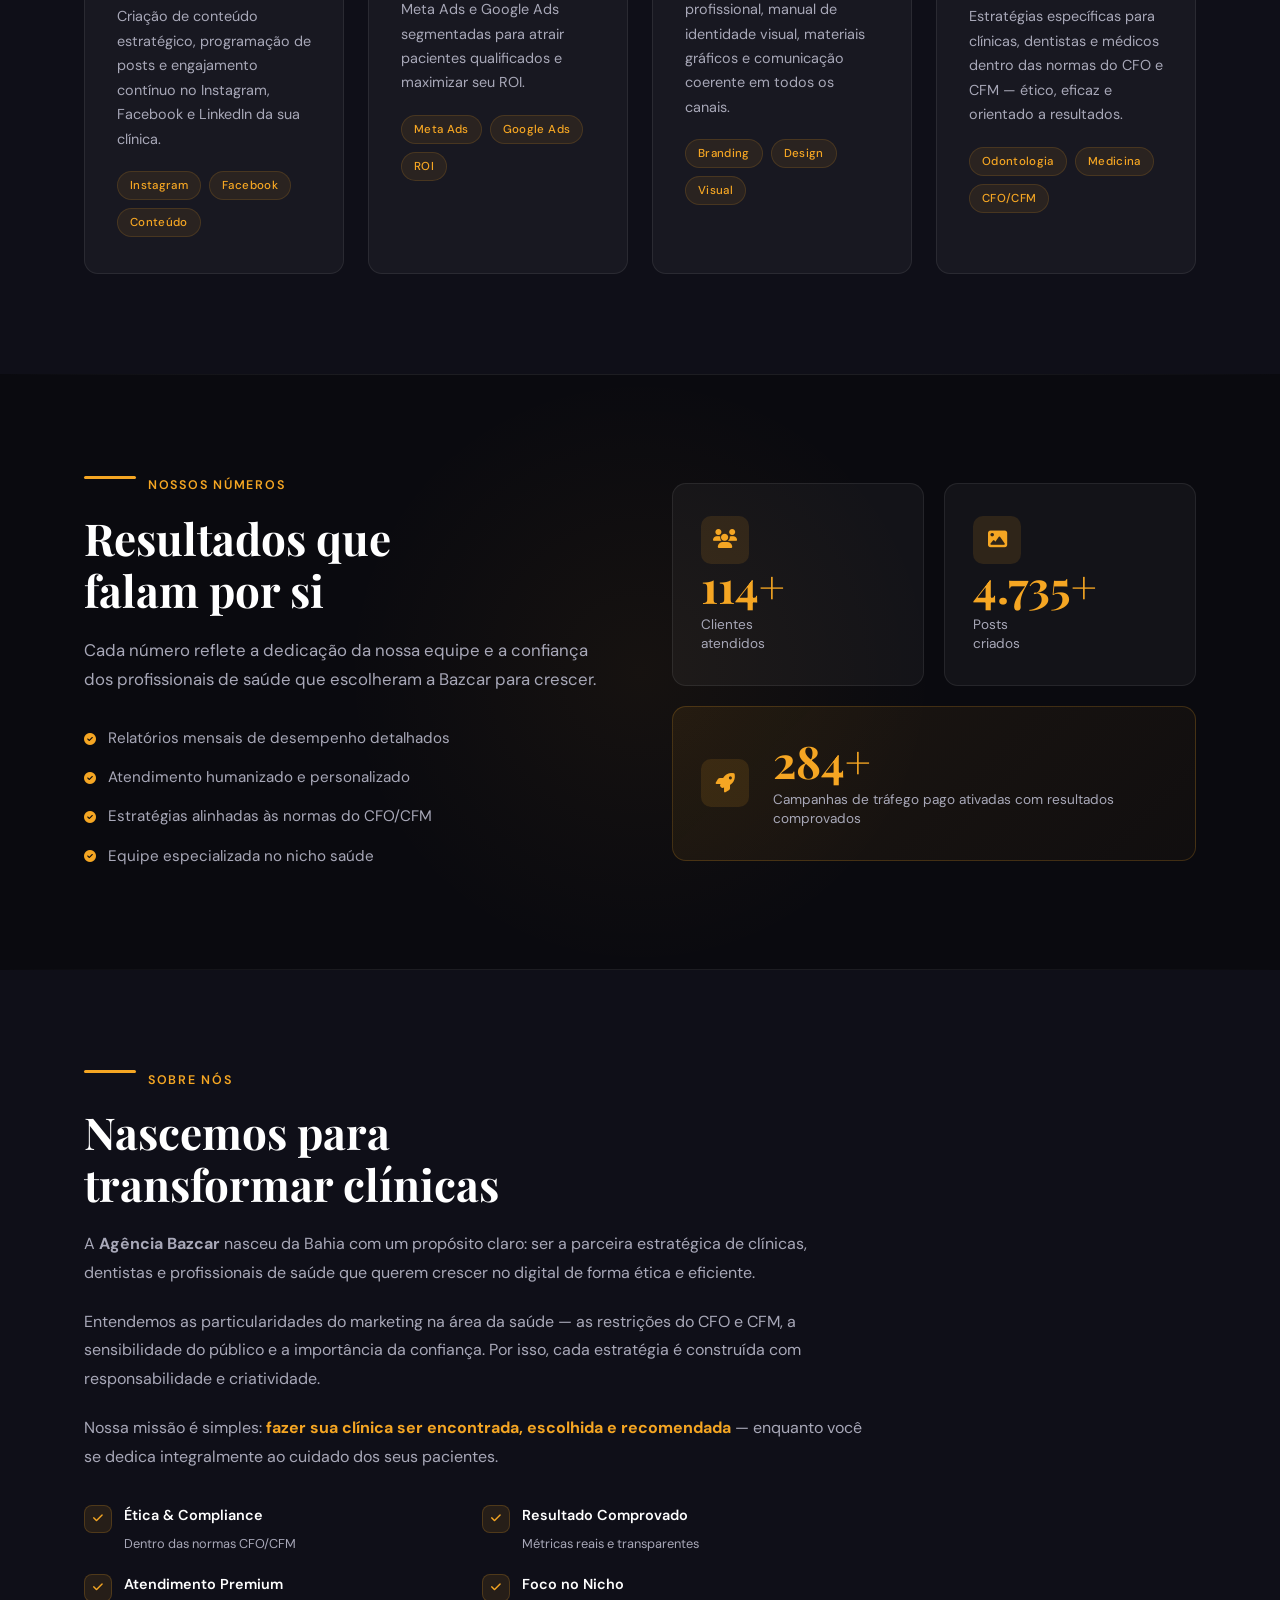
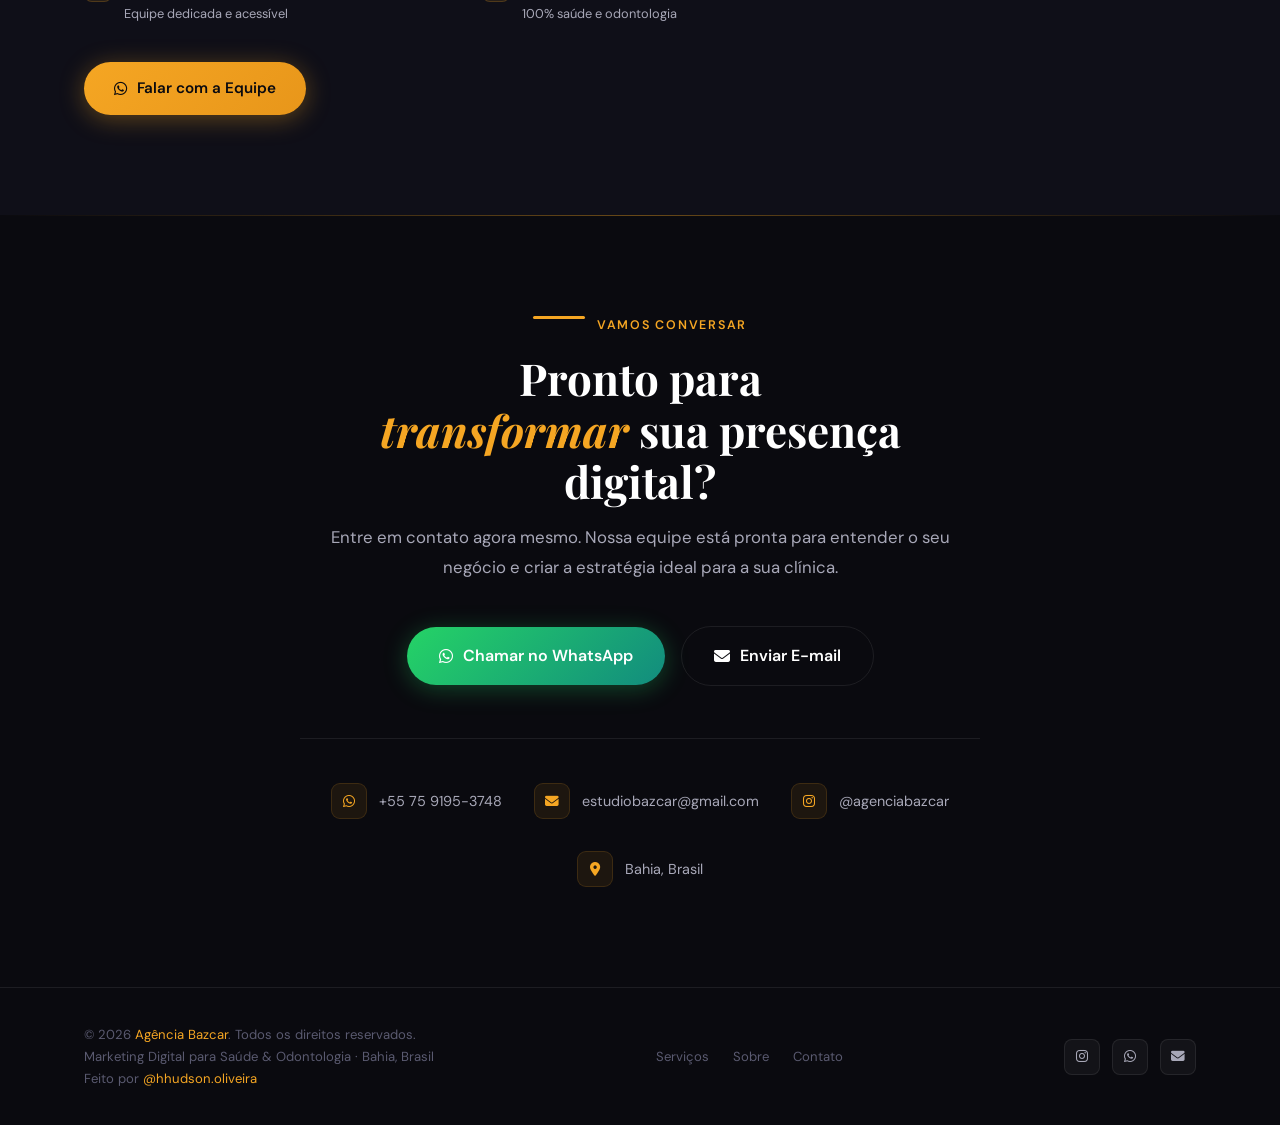
==== commit 6d65a66b: "fix: renomeia pasta IMG para img (minúsculo) Co-Authored-By: Claude Sonnet 4.6 <noreply@anthropic.co" ====
--- a/index.html
+++ b/index.html
@@ -1223,7 +1223,7 @@
         <div class="hero-image-wrap">
           <div class="hero-image-glow"></div>
           <div class="hero-image-frame">
-            <img src="IMG/Foto de Perfil Bazcar.jpeg" alt="Equipe Agência Bazcar" loading="eager" />
+            <img src="img/Foto de Perfil Bazcar.jpeg" alt="Equipe Agência Bazcar" loading="eager" />
           </div>
           <div class="hero-image-tag">
             <i class="fas fa-bolt"></i> Agência Bazcar
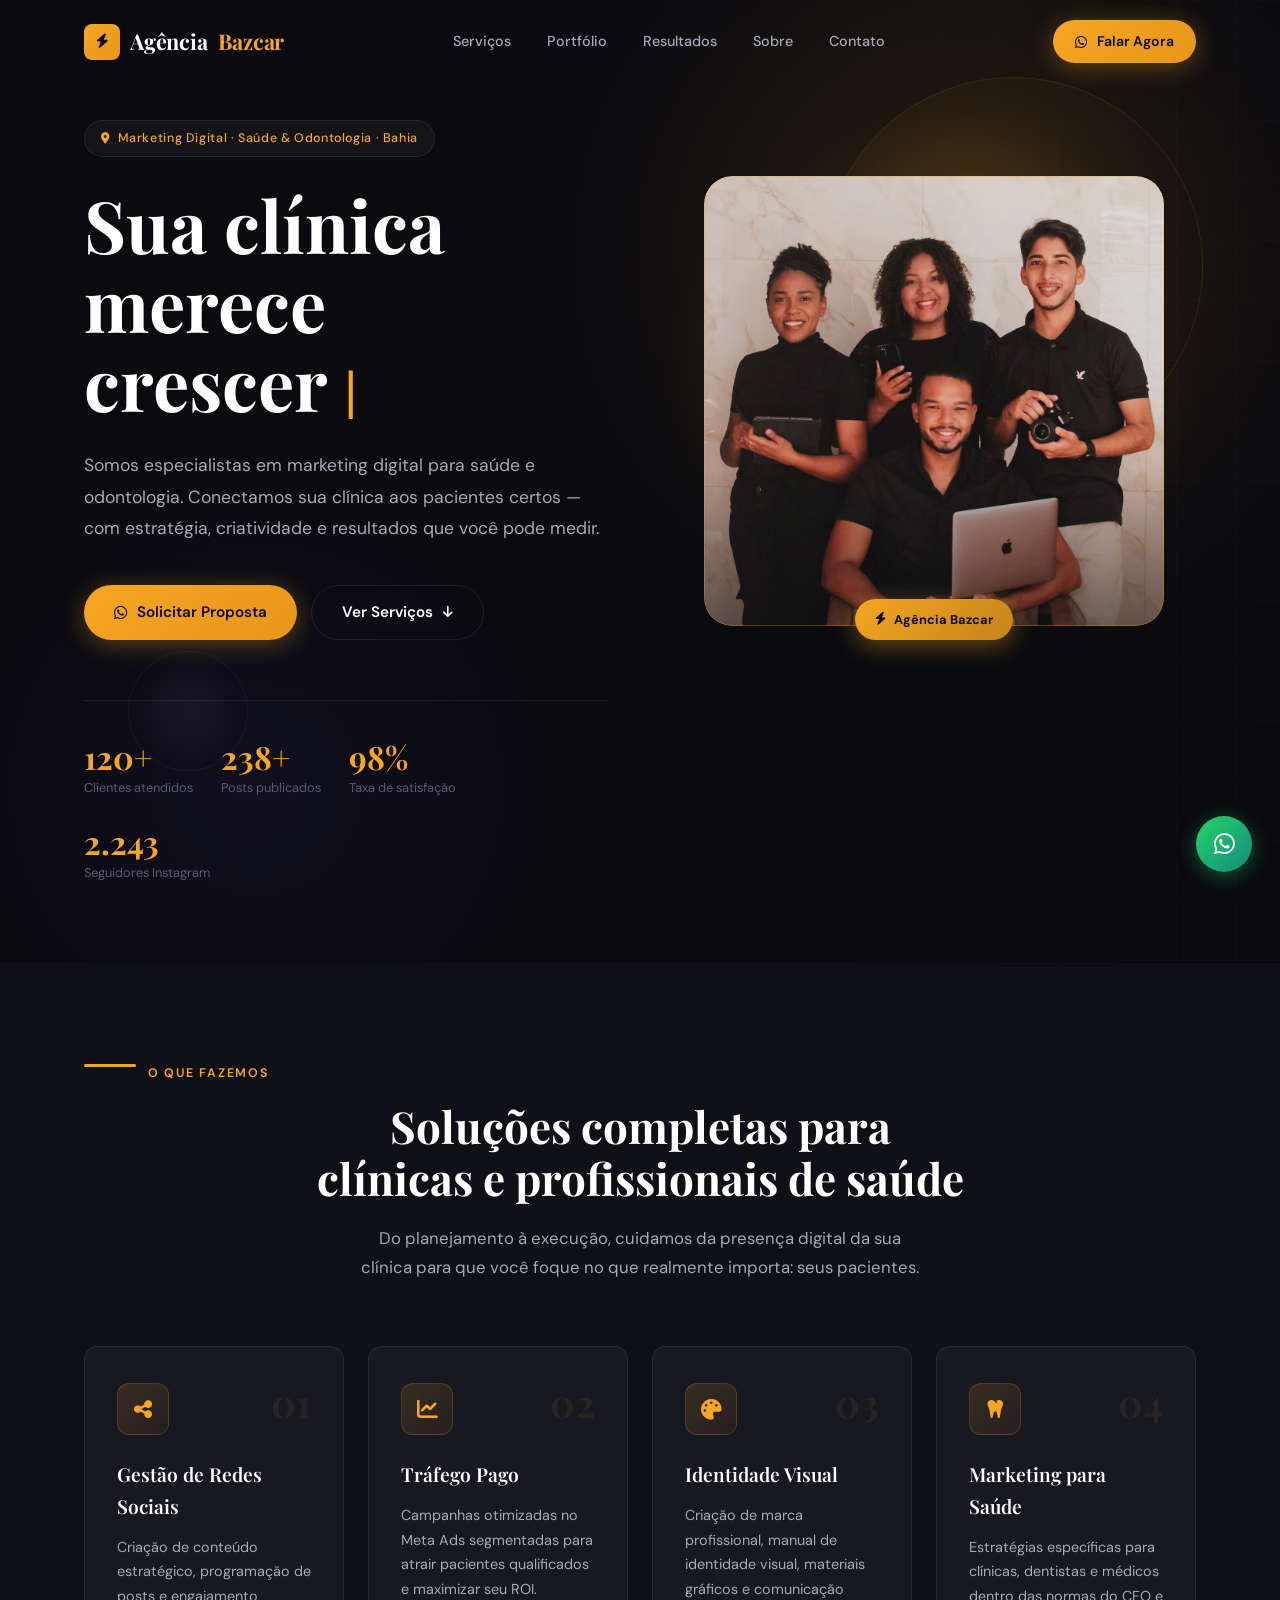
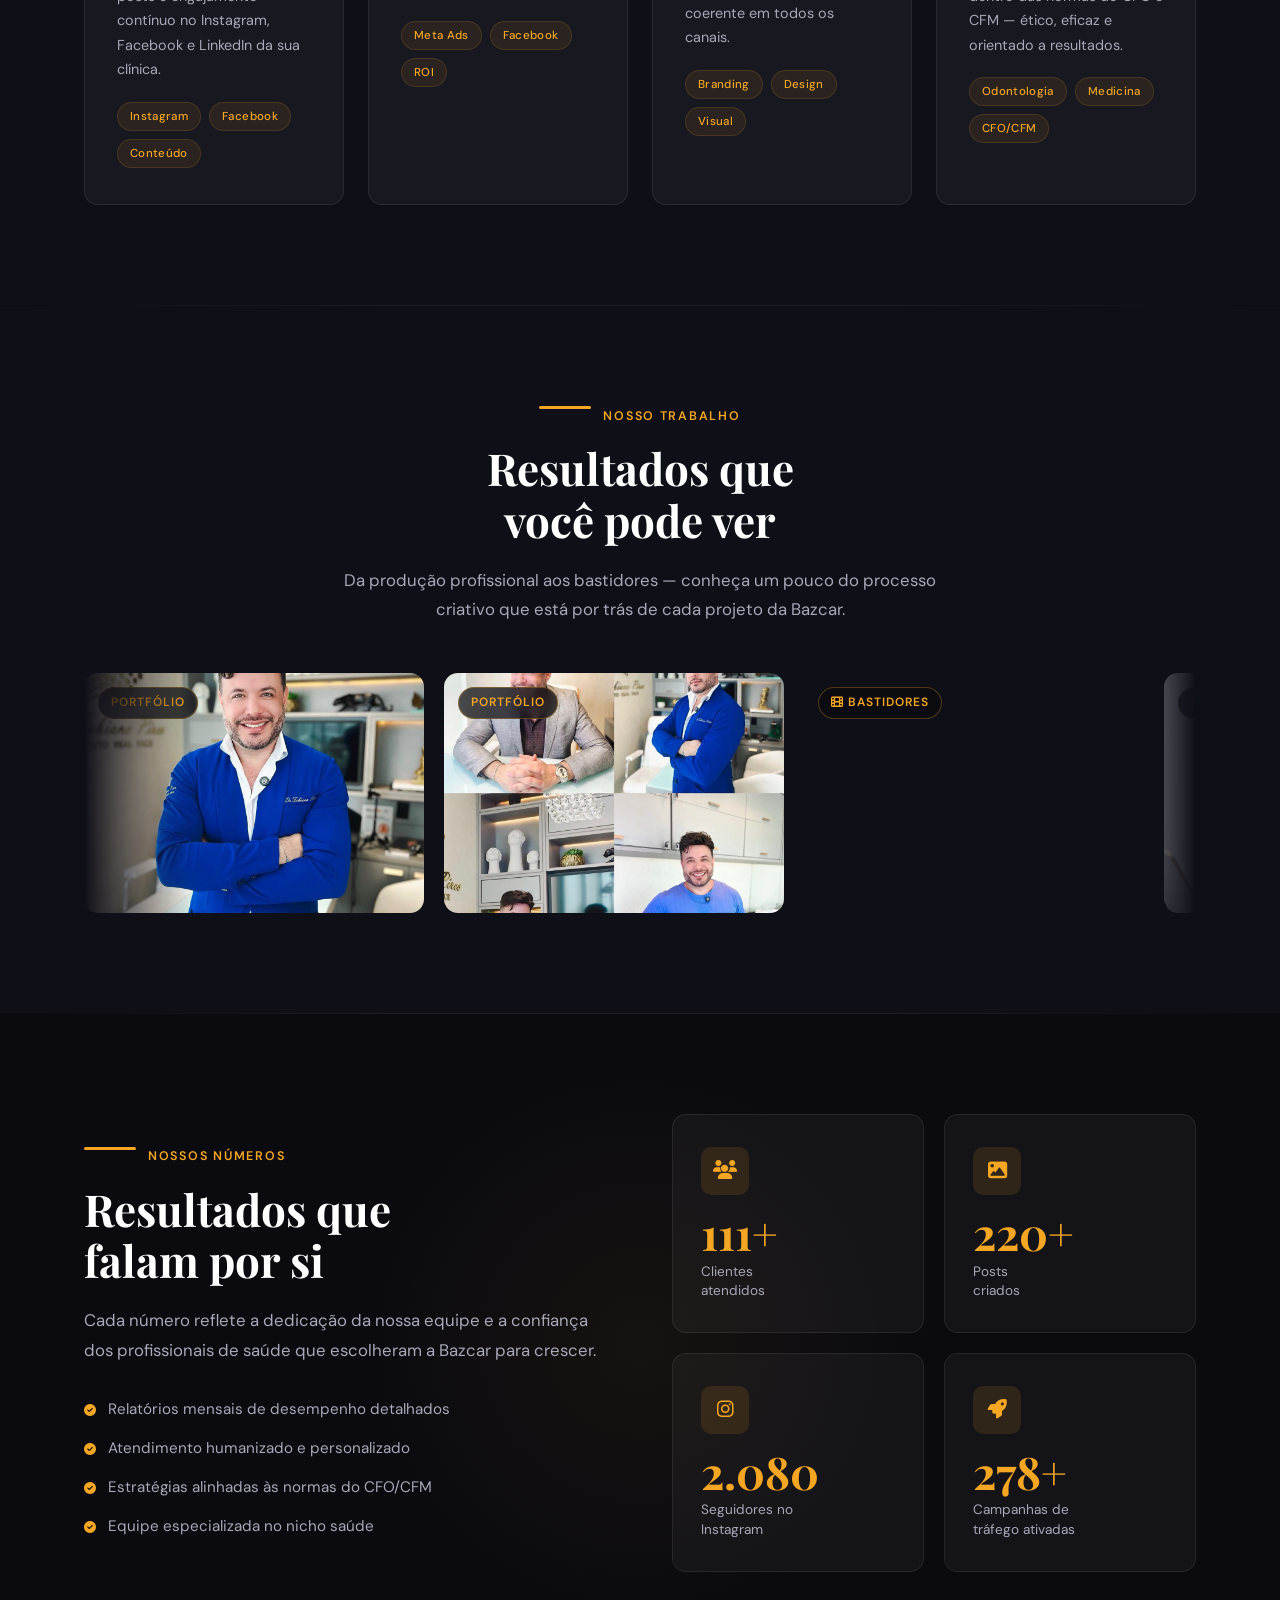
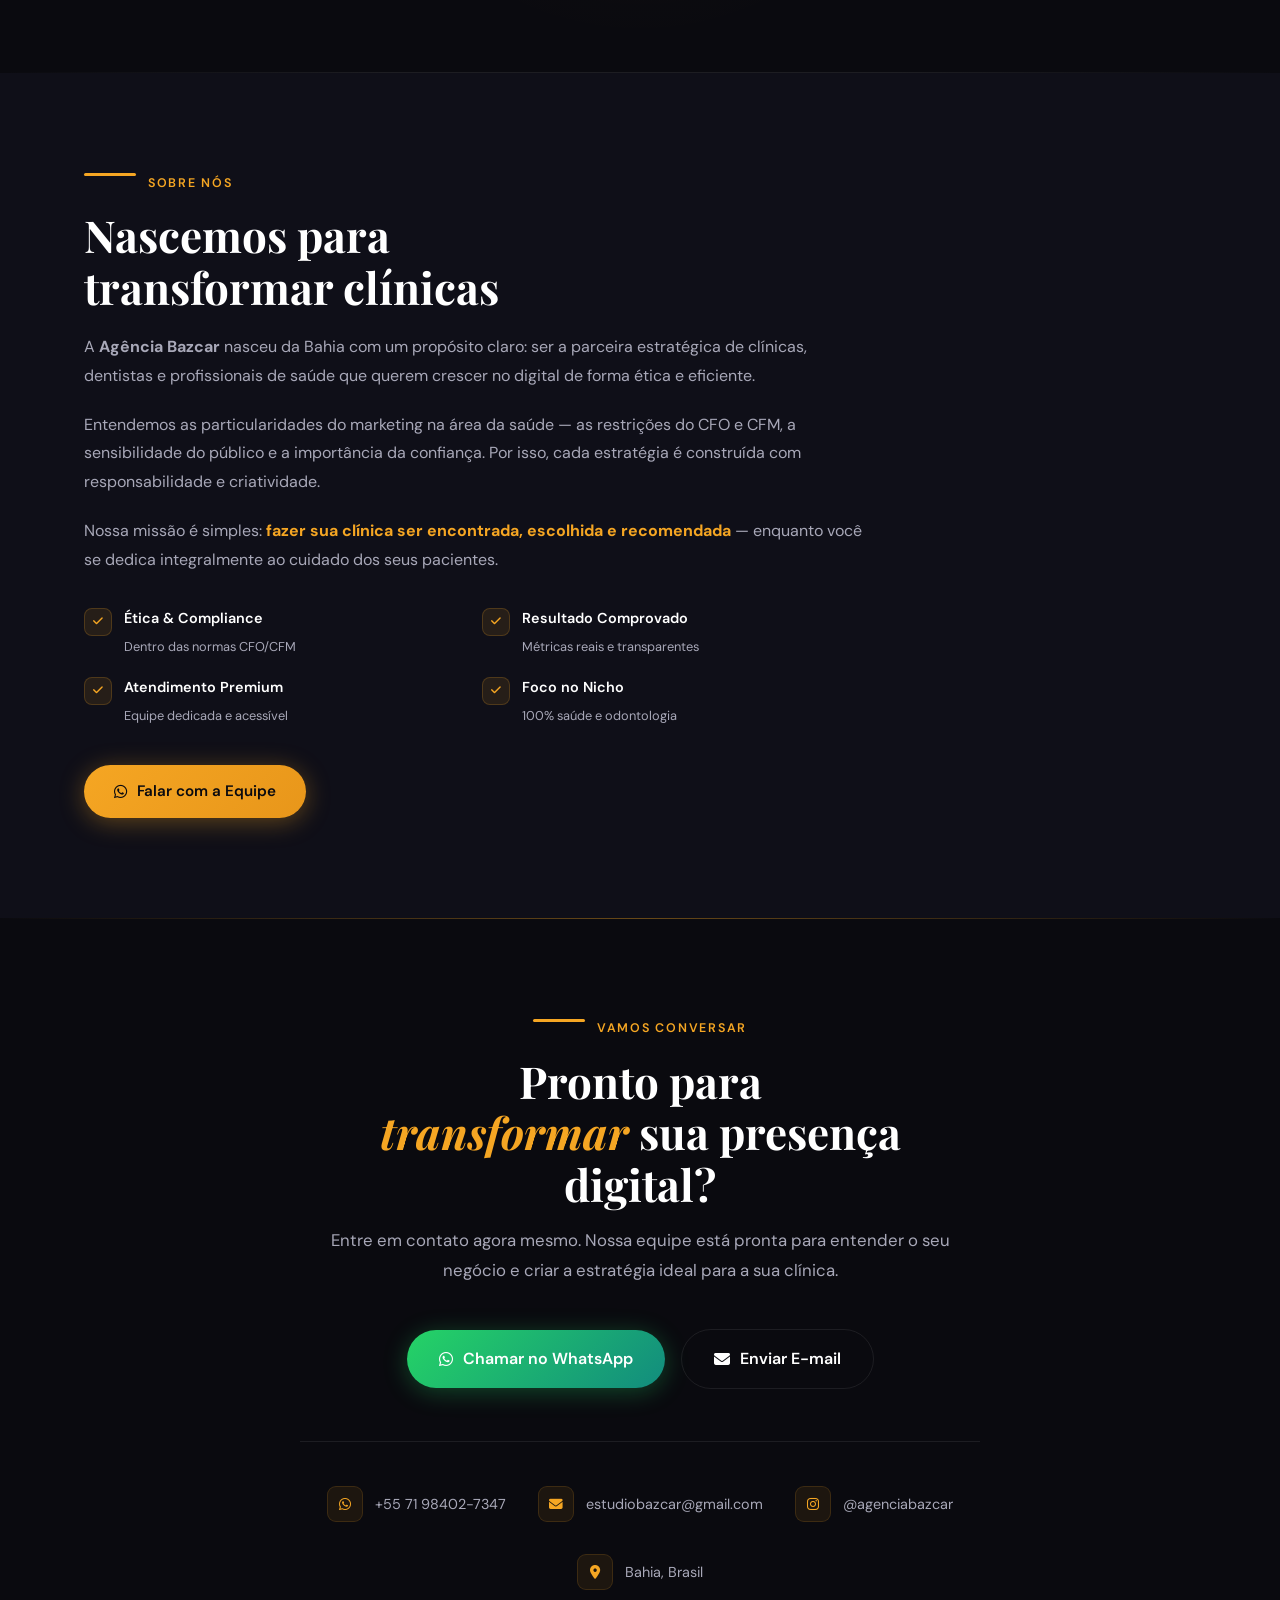
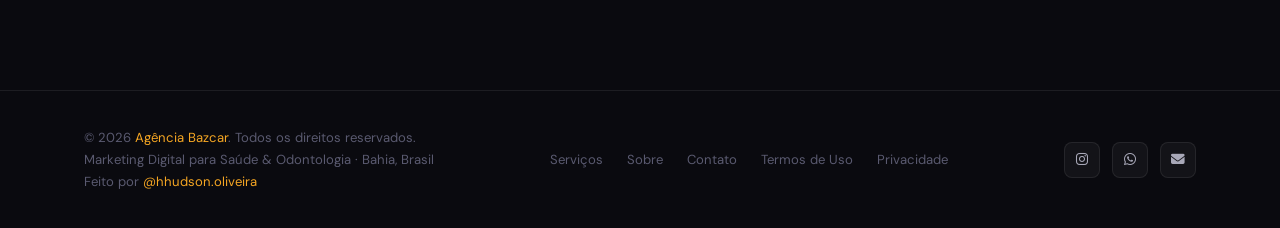
==== commit a150b6e9: "feat: refatora landing page com CSS/JS externos e adiciona páginas legais - Extrai estilos inline pa" ====
--- a/index.html
+++ b/index.html
@@ -5,1103 +5,14 @@
   <meta name="viewport" content="width=device-width, initial-scale=1.0" />
   <meta name="description" content="Agência Bazcar — Marketing Digital para Saúde e Odontologia na Bahia. Gestão de redes sociais, tráfego pago e identidade visual para clínicas e dentistas." />
   <title>Agência Bazcar | Marketing Digital para Saúde</title>
+
   <link rel="preconnect" href="https://fonts.googleapis.com" />
   <link rel="preconnect" href="https://fonts.gstatic.com" crossorigin />
   <link href="https://fonts.googleapis.com/css2?family=Playfair+Display:ital,wght@0,400;0,600;0,700;1,400&family=DM+Sans:wght@300;400;500;600&display=swap" rel="stylesheet" />
   <link rel="stylesheet" href="https://cdnjs.cloudflare.com/ajax/libs/font-awesome/6.5.0/css/all.min.css" />
 
-  <style>
-    /* ── RESET & BASE ─────────────────────────────────────── */
-    *, *::before, *::after { box-sizing: border-box; margin: 0; padding: 0; }
-
-    :root {
-      --bg:        #0A0A0F;
-      --bg2:       #0F0F18;
-      --bg3:       #13131F;
-      --gold:      #F5A623;
-      --gold-dim:  #C4841A;
-      --gold-glow: rgba(245,166,35,0.18);
-      --white:     #FFFFFF;
-      --gray:      #A8A8B8;
-      --gray-dim:  #5A5A70;
-      --glass-bg:  rgba(255,255,255,0.04);
-      --glass-bdr: rgba(255,255,255,0.08);
-      --radius:    14px;
-      --font-head: 'Playfair Display', serif;
-      --font-body: 'DM Sans', sans-serif;
-    }
-
-    html { scroll-behavior: smooth; }
-
-    body {
-      background: var(--bg);
-      color: var(--white);
-      font-family: var(--font-body);
-      font-size: 16px;
-      line-height: 1.65;
-      overflow-x: hidden;
-    }
-
-    img { display: block; max-width: 100%; }
-    a { text-decoration: none; color: inherit; }
-
-    /* ── SCROLLBAR ──────────────────────────────────────────── */
-    ::-webkit-scrollbar { width: 6px; }
-    ::-webkit-scrollbar-track { background: var(--bg2); }
-    ::-webkit-scrollbar-thumb { background: var(--gold-dim); border-radius: 3px; }
-
-    /* ── UTILITIES ──────────────────────────────────────────── */
-    .container {
-      width: 100%;
-      max-width: 1160px;
-      margin: 0 auto;
-      padding: 0 24px;
-    }
-
-    .section { padding: 100px 0; }
-    .section-alt { background: var(--bg2); }
-
-    .gold-line {
-      display: inline-block;
-      width: 52px;
-      height: 3px;
-      background: var(--gold);
-      border-radius: 2px;
-      margin-bottom: 16px;
-    }
-
-    .label {
-      display: flex;
-      align-items: center;
-      gap: 12px;
-      font-size: 0.78rem;
-      font-weight: 600;
-      letter-spacing: 0.14em;
-      text-transform: uppercase;
-      color: var(--gold);
-      margin-bottom: 16px;
-    }
-
-    .section-title {
-      font-family: var(--font-head);
-      font-size: clamp(2rem, 4vw, 2.75rem);
-      font-weight: 700;
-      line-height: 1.18;
-      margin-bottom: 20px;
-    }
-
-    .section-sub {
-      font-size: 1.05rem;
-      color: var(--gray);
-      max-width: 560px;
-      line-height: 1.75;
-    }
-
-    /* ── ANIMATIONS ─────────────────────────────────────────── */
-    @keyframes fadeUp {
-      from { opacity: 0; transform: translateY(32px); }
-      to   { opacity: 1; transform: translateY(0); }
-    }
-    @keyframes fadeIn {
-      from { opacity: 0; }
-      to   { opacity: 1; }
-    }
-    @keyframes floatY {
-      0%, 100% { transform: translateY(0px); }
-      50%       { transform: translateY(-14px); }
-    }
-    @keyframes rotateSlow {
-      from { transform: rotate(0deg); }
-      to   { transform: rotate(360deg); }
-    }
-    @keyframes pulseGold {
-      0%, 100% { box-shadow: 0 0 0 0 rgba(245,166,35,0.45); }
-      50%       { box-shadow: 0 0 0 16px rgba(245,166,35,0); }
-    }
-    @keyframes shimmer {
-      0%   { background-position: -200% center; }
-      100% { background-position:  200% center; }
-    }
-
-    .reveal {
-      opacity: 0;
-      transform: translateY(28px);
-      transition: opacity 0.65s ease, transform 0.65s ease;
-    }
-    .reveal.visible {
-      opacity: 1;
-      transform: translateY(0);
-    }
-    .reveal-delay-1 { transition-delay: 0.1s; }
-    .reveal-delay-2 { transition-delay: 0.2s; }
-    .reveal-delay-3 { transition-delay: 0.3s; }
-    .reveal-delay-4 { transition-delay: 0.4s; }
-
-    /* ── BUTTONS ────────────────────────────────────────────── */
-    .btn {
-      display: inline-flex;
-      align-items: center;
-      gap: 10px;
-      padding: 14px 30px;
-      border-radius: 50px;
-      font-family: var(--font-body);
-      font-size: 0.95rem;
-      font-weight: 600;
-      cursor: pointer;
-      border: none;
-      transition: all 0.3s ease;
-      position: relative;
-      overflow: hidden;
-    }
-    .btn::after {
-      content: '';
-      position: absolute;
-      inset: 0;
-      background: rgba(255,255,255,0);
-      transition: background 0.3s ease;
-    }
-    .btn:hover::after { background: rgba(255,255,255,0.08); }
-
-    .btn-gold {
-      background: linear-gradient(135deg, #F5A623 0%, #e8961a 100%);
-      color: #0A0A0F;
-      box-shadow: 0 4px 24px rgba(245,166,35,0.35);
-    }
-    .btn-gold:hover {
-      transform: translateY(-2px);
-      box-shadow: 0 8px 32px rgba(245,166,35,0.5);
-    }
-    .btn-gold:active { transform: translateY(0); }
-
-    .btn-outline {
-      background: transparent;
-      color: var(--white);
-      border: 1.5px solid var(--glass-bdr);
-    }
-    .btn-outline:hover {
-      border-color: var(--gold);
-      color: var(--gold);
-      transform: translateY(-2px);
-    }
-
-    .btn-wa {
-      background: linear-gradient(135deg, #25D366 0%, #128C7E 100%);
-      color: #fff;
-      box-shadow: 0 4px 24px rgba(37,211,102,0.3);
-    }
-    .btn-wa:hover {
-      transform: translateY(-2px);
-      box-shadow: 0 8px 32px rgba(37,211,102,0.45);
-    }
-
-    /* ── NAV ────────────────────────────────────────────────── */
-    #navbar {
-      position: fixed;
-      top: 0; left: 0; right: 0;
-      z-index: 999;
-      padding: 20px 0;
-      transition: padding 0.4s ease, background 0.4s ease, backdrop-filter 0.4s ease;
-    }
-    #navbar.scrolled {
-      padding: 12px 0;
-      background: rgba(10,10,15,0.88);
-      backdrop-filter: blur(18px);
-      -webkit-backdrop-filter: blur(18px);
-      border-bottom: 1px solid var(--glass-bdr);
-    }
-
-    .nav-inner {
-      display: flex;
-      align-items: center;
-      justify-content: space-between;
-    }
-
-    .logo {
-      display: flex;
-      align-items: center;
-      gap: 10px;
-      font-family: var(--font-head);
-      font-size: 1.35rem;
-      font-weight: 700;
-      letter-spacing: -0.01em;
-    }
-    .logo-icon {
-      width: 36px; height: 36px;
-      background: linear-gradient(135deg, #F5A623, #e8961a);
-      border-radius: 8px;
-      display: flex;
-      align-items: center;
-      justify-content: center;
-      font-size: 0.9rem;
-      color: #0A0A0F;
-    }
-    .logo span { color: var(--gold); }
-
-    .nav-links {
-      display: flex;
-      align-items: center;
-      gap: 36px;
-      list-style: none;
-    }
-    .nav-links a {
-      font-size: 0.9rem;
-      font-weight: 500;
-      color: var(--gray);
-      transition: color 0.25s;
-      position: relative;
-    }
-    .nav-links a::after {
-      content: '';
-      position: absolute;
-      bottom: -4px; left: 0;
-      width: 0; height: 1.5px;
-      background: var(--gold);
-      transition: width 0.3s ease;
-    }
-    .nav-links a:hover { color: var(--white); }
-    .nav-links a:hover::after { width: 100%; }
-
-    .nav-cta { display: flex; align-items: center; }
-
-    .hamburger {
-      display: none;
-      flex-direction: column;
-      gap: 5px;
-      cursor: pointer;
-      padding: 4px;
-      background: none;
-      border: none;
-    }
-    .hamburger span {
-      display: block;
-      width: 24px; height: 2px;
-      background: var(--white);
-      border-radius: 2px;
-      transition: all 0.3s ease;
-    }
-    .hamburger.active span:nth-child(1) { transform: translateY(7px) rotate(45deg); }
-    .hamburger.active span:nth-child(2) { opacity: 0; }
-    .hamburger.active span:nth-child(3) { transform: translateY(-7px) rotate(-45deg); }
-
-    .mobile-menu {
-      display: none;
-      position: fixed;
-      inset: 0;
-      background: rgba(10,10,15,0.97);
-      backdrop-filter: blur(20px);
-      z-index: 998;
-      flex-direction: column;
-      align-items: center;
-      justify-content: center;
-      gap: 36px;
-    }
-    .mobile-menu.open { display: flex; }
-    .mobile-menu a {
-      font-family: var(--font-head);
-      font-size: 2rem;
-      font-weight: 600;
-      color: var(--white);
-      transition: color 0.25s;
-    }
-    .mobile-menu a:hover { color: var(--gold); }
-
-    /* ── HERO ───────────────────────────────────────────────── */
-    #hero {
-      position: relative;
-      min-height: 100vh;
-      display: flex;
-      align-items: center;
-      overflow: hidden;
-    }
-
-    /* Mesh gradient background */
-    .hero-mesh {
-      position: absolute;
-      inset: 0;
-      z-index: 0;
-      overflow: hidden;
-    }
-    .hero-mesh::before {
-      content: '';
-      position: absolute;
-      top: -20%;
-      right: -10%;
-      width: 70vw;
-      height: 70vw;
-      background: radial-gradient(ellipse, rgba(245,166,35,0.12) 0%, transparent 65%);
-      border-radius: 50%;
-      pointer-events: none;
-    }
-    .hero-mesh::after {
-      content: '';
-      position: absolute;
-      bottom: -15%;
-      left: -5%;
-      width: 50vw;
-      height: 50vw;
-      background: radial-gradient(ellipse, rgba(100,80,245,0.07) 0%, transparent 65%);
-      border-radius: 50%;
-      pointer-events: none;
-    }
-
-    /* Floating orbs */
-    .orb {
-      position: absolute;
-      border-radius: 50%;
-      pointer-events: none;
-    }
-    .orb-1 {
-      width: 380px; height: 380px;
-      top: 8%; right: 6%;
-      background: radial-gradient(circle at 40% 40%,
-        rgba(245,166,35,0.14) 0%,
-        rgba(245,166,35,0.05) 40%,
-        transparent 70%);
-      border: 1px solid rgba(245,166,35,0.10);
-      animation: floatY 7s ease-in-out infinite;
-    }
-    .orb-2 {
-      width: 200px; height: 200px;
-      top: 20%; right: 14%;
-      background: radial-gradient(circle,
-        rgba(245,166,35,0.08) 0%,
-        transparent 70%);
-      border: 1px solid rgba(245,166,35,0.07);
-      animation: floatY 9s ease-in-out infinite reverse;
-    }
-    .orb-3 {
-      width: 120px; height: 120px;
-      bottom: 20%; left: 10%;
-      background: radial-gradient(circle,
-        rgba(200,180,255,0.06) 0%,
-        transparent 70%);
-      border: 1px solid rgba(200,180,255,0.06);
-      animation: floatY 11s ease-in-out infinite;
-    }
-
-    /* Grid lines decoration */
-    .grid-lines {
-      position: absolute;
-      top: 0; right: 0;
-      width: 55%;
-      height: 100%;
-      opacity: 0.04;
-      background-image:
-        linear-gradient(rgba(255,255,255,0.5) 1px, transparent 1px),
-        linear-gradient(90deg, rgba(255,255,255,0.5) 1px, transparent 1px);
-      background-size: 60px 60px;
-      mask-image: linear-gradient(to left, rgba(0,0,0,0.8) 0%, transparent 80%);
-      pointer-events: none;
-    }
-
-    .hero-inner {
-      position: relative;
-      z-index: 2;
-      padding-top: 120px;
-      padding-bottom: 80px;
-      display: grid;
-      grid-template-columns: 1fr 1fr;
-      gap: 64px;
-      align-items: flex-start;
-    }
-
-    .hero-content {
-      min-width: 0;
-    }
-
-    .hero-image-wrap {
-      position: relative;
-      display: flex;
-      align-items: flex-start;
-      justify-content: center;
-      padding-top: 56px;
-      animation: fadeIn 0.9s 0.4s ease both;
-    }
-
-    .hero-image-frame {
-      position: relative;
-      width: 100%;
-      max-width: 460px;
-      border-radius: 28px;
-      overflow: hidden;
-    }
-
-    .hero-image-frame::before {
-      content: '';
-      position: absolute;
-      inset: 0;
-      border-radius: 28px;
-      border: 1px solid rgba(245,166,35,0.3);
-      z-index: 2;
-      pointer-events: none;
-    }
-
-    .hero-image-frame::after {
-      content: '';
-      position: absolute;
-      bottom: 0; left: 0; right: 0;
-      height: 35%;
-      background: linear-gradient(to top, rgba(10,10,15,0.5), transparent);
-      z-index: 1;
-      pointer-events: none;
-    }
-
-    .hero-image-frame img {
-      width: 100%;
-      display: block;
-      object-fit: cover;
-      border-radius: 28px;
-      filter: brightness(0.9) saturate(1.05);
-    }
-
-    .hero-image-glow {
-      position: absolute;
-      inset: -20px;
-      border-radius: 40px;
-      background: radial-gradient(ellipse at 50% 50%,
-        rgba(245,166,35,0.14) 0%,
-        transparent 70%);
-      z-index: -1;
-    }
-
-    .hero-image-tag {
-      position: absolute;
-      bottom: -14px;
-      left: 50%;
-      transform: translateX(-50%);
-      z-index: 3;
-      background: linear-gradient(135deg, var(--gold), var(--gold-dim));
-      border-radius: 50px;
-      padding: 10px 20px;
-      color: #0A0A0F;
-      font-size: 0.8rem;
-      font-weight: 700;
-      display: flex;
-      align-items: center;
-      gap: 8px;
-      white-space: nowrap;
-      box-shadow: 0 6px 24px rgba(245,166,35,0.4);
-    }
-
-    @media (max-width: 900px) {
-      .hero-inner {
-        grid-template-columns: 1fr;
-        gap: 48px;
-        padding-top: 100px;
-      }
-      .hero-image-wrap { order: -1; }
-      .hero-image-frame { max-width: 320px; margin: 0 auto; }
-    }
-
-    .hero-badge {
-      display: inline-flex;
-      align-items: center;
-      gap: 8px;
-      padding: 7px 16px;
-      background: var(--glass-bg);
-      border: 1px solid var(--glass-bdr);
-      border-radius: 50px;
-      font-size: 0.78rem;
-      font-weight: 500;
-      color: var(--gold);
-      letter-spacing: 0.05em;
-      margin-bottom: 28px;
-      animation: fadeUp 0.7s ease both;
-    }
-    .hero-badge i { font-size: 0.7rem; }
-
-    .hero-title {
-      font-family: var(--font-head);
-      font-size: clamp(2.8rem, 6vw, 4.5rem);
-      font-weight: 700;
-      line-height: 1.1;
-      margin-bottom: 24px;
-      animation: fadeUp 0.7s 0.15s ease both;
-    }
-    .hero-title em {
-      font-style: italic;
-      color: var(--gold);
-    }
-    .hero-title .highlight {
-      position: relative;
-      display: inline-block;
-    }
-    .hero-title .highlight::after {
-      content: '';
-      position: absolute;
-      bottom: 4px; left: 0;
-      width: 100%; height: 3px;
-      background: linear-gradient(90deg, var(--gold), transparent);
-      border-radius: 2px;
-    }
-
-    .hero-sub {
-      font-size: 1.1rem;
-      color: var(--gray);
-      max-width: 540px;
-      line-height: 1.8;
-      margin-bottom: 40px;
-      animation: fadeUp 0.7s 0.3s ease both;
-    }
-
-    .hero-actions {
-      display: flex;
-      flex-wrap: wrap;
-      gap: 14px;
-      animation: fadeUp 0.7s 0.45s ease both;
-    }
-
-    .hero-stats {
-      display: flex;
-      flex-wrap: wrap;
-      gap: 28px;
-      margin-top: 60px;
-      padding-top: 40px;
-      border-top: 1px solid var(--glass-bdr);
-      animation: fadeUp 0.7s 0.6s ease both;
-    }
-    .hero-stat {}
-    .hero-stat-num {
-      font-family: var(--font-head);
-      font-size: 2rem;
-      font-weight: 700;
-      color: var(--gold);
-      line-height: 1;
-    }
-    .hero-stat-label {
-      font-size: 0.8rem;
-      color: var(--gray-dim);
-      margin-top: 4px;
-    }
-
-    /* ── SERVICES ───────────────────────────────────────────── */
-    #servicos { background: var(--bg2); }
-
-    .services-header {
-      text-align: center;
-      margin-bottom: 64px;
-    }
-    .services-header .section-sub { margin: 0 auto; }
-
-    .services-grid {
-      display: grid;
-      grid-template-columns: repeat(auto-fit, minmax(250px, 1fr));
-      gap: 24px;
-    }
-
-    .service-card {
-      background: var(--glass-bg);
-      border: 1px solid var(--glass-bdr);
-      border-radius: var(--radius);
-      padding: 36px 32px;
-      position: relative;
-      overflow: hidden;
-      cursor: default;
-      transition: border-color 0.35s, transform 0.35s, box-shadow 0.35s;
-    }
-    .service-card::before {
-      content: '';
-      position: absolute;
-      inset: 0;
-      background: linear-gradient(135deg, rgba(245,166,35,0.05) 0%, transparent 60%);
-      opacity: 0;
-      transition: opacity 0.35s;
-    }
-    .service-card:hover {
-      border-color: rgba(245,166,35,0.4);
-      transform: translateY(-6px);
-      box-shadow: 0 20px 48px rgba(0,0,0,0.35), 0 0 0 1px rgba(245,166,35,0.12);
-    }
-    .service-card:hover::before { opacity: 1; }
-
-    .service-card-top {
-      display: flex;
-      align-items: flex-start;
-      justify-content: space-between;
-      margin-bottom: 24px;
-    }
-
-    .service-icon {
-      width: 52px; height: 52px;
-      background: linear-gradient(135deg, rgba(245,166,35,0.15), rgba(245,166,35,0.05));
-      border: 1px solid rgba(245,166,35,0.2);
-      border-radius: 12px;
-      display: flex;
-      align-items: center;
-      justify-content: center;
-      font-size: 1.3rem;
-      color: var(--gold);
-      transition: background 0.35s;
-    }
-    .service-card:hover .service-icon {
-      background: linear-gradient(135deg, rgba(245,166,35,0.25), rgba(245,166,35,0.1));
-    }
-
-    .service-num {
-      font-family: var(--font-head);
-      font-size: 2.4rem;
-      font-weight: 700;
-      color: rgba(245,166,35,0.08);
-      line-height: 1;
-      transition: color 0.35s;
-    }
-    .service-card:hover .service-num { color: rgba(245,166,35,0.15); }
-
-    .service-title {
-      font-family: var(--font-head);
-      font-size: 1.2rem;
-      font-weight: 600;
-      margin-bottom: 12px;
-      transition: color 0.35s;
-    }
-    .service-card:hover .service-title { color: var(--gold); }
-
-    .service-desc {
-      font-size: 0.9rem;
-      color: var(--gray);
-      line-height: 1.7;
-    }
-
-    .service-tags {
-      display: flex;
-      flex-wrap: wrap;
-      gap: 8px;
-      margin-top: 20px;
-    }
-    .service-tag {
-      font-size: 0.72rem;
-      font-weight: 500;
-      padding: 4px 12px;
-      border-radius: 50px;
-      background: rgba(245,166,35,0.08);
-      border: 1px solid rgba(245,166,35,0.15);
-      color: var(--gold);
-      letter-spacing: 0.03em;
-    }
-
-    /* ── RESULTS ────────────────────────────────────────────── */
-    #resultados { position: relative; overflow: hidden; }
-
-    #resultados::before {
-      content: '';
-      position: absolute;
-      top: 50%; left: 50%;
-      transform: translate(-50%, -50%);
-      width: 600px; height: 600px;
-      background: radial-gradient(circle, rgba(245,166,35,0.05) 0%, transparent 70%);
-      border-radius: 50%;
-      pointer-events: none;
-    }
-
-    .results-inner {
-      position: relative;
-      z-index: 1;
-      display: grid;
-      grid-template-columns: 1fr 1fr;
-      gap: 64px;
-      align-items: center;
-    }
-
-    .results-left .section-sub { margin-bottom: 32px; }
-
-    .results-list {
-      list-style: none;
-      display: flex;
-      flex-direction: column;
-      gap: 14px;
-    }
-    .results-list li {
-      display: flex;
-      align-items: center;
-      gap: 12px;
-      font-size: 0.95rem;
-      color: var(--gray);
-    }
-    .results-list li i {
-      color: var(--gold);
-      font-size: 0.75rem;
-      flex-shrink: 0;
-    }
-
-    .stats-grid {
-      display: grid;
-      grid-template-columns: 1fr 1fr;
-      gap: 20px;
-    }
-
-    .stat-card {
-      background: var(--glass-bg);
-      border: 1px solid var(--glass-bdr);
-      border-radius: var(--radius);
-      padding: 32px 28px;
-      position: relative;
-      overflow: hidden;
-      transition: border-color 0.35s, transform 0.35s;
-    }
-    .stat-card::after {
-      content: '';
-      position: absolute;
-      bottom: 0; left: 0;
-      width: 100%; height: 2px;
-      background: linear-gradient(90deg, var(--gold), transparent);
-      transform: scaleX(0);
-      transform-origin: left;
-      transition: transform 0.4s ease;
-    }
-    .stat-card:hover {
-      border-color: rgba(245,166,35,0.3);
-      transform: translateY(-4px);
-    }
-    .stat-card:hover::after { transform: scaleX(1); }
-
-    .stat-card.featured {
-      grid-column: span 2;
-      display: flex;
-      align-items: center;
-      gap: 24px;
-      background: linear-gradient(135deg,
-        rgba(245,166,35,0.08) 0%,
-        rgba(245,166,35,0.03) 100%);
-      border-color: rgba(245,166,35,0.2);
-    }
-
-    .stat-icon {
-      width: 48px; height: 48px;
-      border-radius: 10px;
-      background: rgba(245,166,35,0.12);
-      display: flex; align-items: center; justify-content: center;
-      font-size: 1.2rem;
-      color: var(--gold);
-      flex-shrink: 0;
-    }
-
-    .stat-num {
-      font-family: var(--font-head);
-      font-size: clamp(2rem, 4vw, 2.8rem);
-      font-weight: 700;
-      color: var(--gold);
-      line-height: 1;
-      margin-bottom: 6px;
-    }
-
-    .stat-label {
-      font-size: 0.85rem;
-      color: var(--gray);
-      line-height: 1.4;
-    }
-
-    /* ── ABOUT ──────────────────────────────────────────────── */
-    #sobre { background: var(--bg2); }
-
-    .about-inner {
-      display: grid;
-      grid-template-columns: 1fr;
-      gap: 40px;
-      max-width: 780px;
-    }
-
-    .about-visual {
-      position: relative;
-    }
-
-    .about-img-wrap {
-      position: relative;
-      width: 100%;
-      max-width: 440px;
-      border-radius: 24px;
-      overflow: hidden;
-    }
-
-    .about-img-wrap::before {
-      content: '';
-      position: absolute;
-      inset: 0;
-      border-radius: 24px;
-      border: 1px solid rgba(245,166,35,0.25);
-      z-index: 2;
-      pointer-events: none;
-    }
-
-    .about-img-wrap::after {
-      content: '';
-      position: absolute;
-      bottom: 0; left: 0; right: 0;
-      height: 40%;
-      background: linear-gradient(to top, rgba(10,10,15,0.55), transparent);
-      z-index: 1;
-      pointer-events: none;
-    }
-
-    .about-img-wrap img {
-      width: 100%;
-      height: 100%;
-      object-fit: cover;
-      display: block;
-      border-radius: 24px;
-      filter: brightness(0.92) saturate(1.05);
-      transition: transform 0.6s ease, filter 0.6s ease;
-    }
-
-    .about-img-wrap:hover img {
-      transform: scale(1.03);
-      filter: brightness(1) saturate(1.1);
-    }
-
-    /* Glow ring behind the image */
-    .about-img-glow {
-      position: absolute;
-      inset: -12px;
-      border-radius: 32px;
-      background: radial-gradient(ellipse at 60% 40%,
-        rgba(245,166,35,0.12) 0%,
-        transparent 70%);
-      z-index: -1;
-    }
-
-    .about-badge-float {
-      position: absolute;
-      bottom: -12px; right: -12px;
-      background: linear-gradient(135deg, var(--gold), var(--gold-dim));
-      border-radius: 12px;
-      padding: 16px 20px;
-      color: #0A0A0F;
-      font-weight: 700;
-      font-size: 0.85rem;
-      display: flex;
-      align-items: center;
-      gap: 10px;
-      box-shadow: 0 8px 28px rgba(245,166,35,0.4);
-      animation: floatY 5s ease-in-out infinite;
-    }
-    .about-badge-float i { font-size: 1.1rem; }
-
-    .about-text p {
-      font-size: 1rem;
-      color: var(--gray);
-      line-height: 1.8;
-      margin-bottom: 20px;
-    }
-
-    .about-values {
-      display: grid;
-      grid-template-columns: 1fr 1fr;
-      gap: 16px;
-      margin-top: 32px;
-    }
-
-    .value-item {
-      display: flex;
-      align-items: flex-start;
-      gap: 12px;
-    }
-    .value-dot {
-      width: 28px; height: 28px;
-      border-radius: 8px;
-      background: rgba(245,166,35,0.1);
-      border: 1px solid rgba(245,166,35,0.2);
-      display: flex; align-items: center; justify-content: center;
-      color: var(--gold);
-      font-size: 0.7rem;
-      flex-shrink: 0;
-      margin-top: 1px;
-    }
-    .value-text strong {
-      display: block;
-      font-size: 0.9rem;
-      font-weight: 600;
-      margin-bottom: 3px;
-    }
-    .value-text span {
-      font-size: 0.8rem;
-      color: var(--gray);
-    }
-
-    /* ── CONTACT ────────────────────────────────────────────── */
-    #contato { position: relative; overflow: hidden; }
-
-    #contato::before {
-      content: '';
-      position: absolute;
-      top: 0; left: 0; right: 0;
-      height: 1px;
-      background: linear-gradient(90deg,
-        transparent 0%,
-        rgba(245,166,35,0.4) 50%,
-        transparent 100%);
-    }
-
-    .contact-inner {
-      text-align: center;
-      max-width: 680px;
-      margin: 0 auto;
-    }
-
-    .contact-inner .section-title { margin-bottom: 16px; }
-
-    .contact-sub {
-      font-size: 1.05rem;
-      color: var(--gray);
-      margin-bottom: 44px;
-      line-height: 1.75;
-    }
-
-    .contact-actions {
-      display: flex;
-      flex-wrap: wrap;
-      align-items: center;
-      justify-content: center;
-      gap: 16px;
-      margin-bottom: 52px;
-    }
-
-    .contact-info-row {
-      display: flex;
-      flex-wrap: wrap;
-      justify-content: center;
-      gap: 32px;
-      padding-top: 44px;
-      border-top: 1px solid var(--glass-bdr);
-    }
-
-    .contact-info-item {
-      display: flex;
-      align-items: center;
-      gap: 12px;
-      font-size: 0.9rem;
-      color: var(--gray);
-      transition: color 0.25s;
-    }
-    .contact-info-item:hover { color: var(--white); }
-    .contact-info-item i {
-      width: 36px; height: 36px;
-      border-radius: 9px;
-      background: rgba(245,166,35,0.08);
-      border: 1px solid rgba(245,166,35,0.15);
-      display: flex; align-items: center; justify-content: center;
-      color: var(--gold);
-      font-size: 0.85rem;
-    }
-
-    /* ── FOOTER ─────────────────────────────────────────────── */
-    footer {
-      background: var(--bg);
-      border-top: 1px solid var(--glass-bdr);
-      padding: 36px 0;
-    }
-
-    .footer-inner {
-      display: flex;
-      flex-wrap: wrap;
-      align-items: center;
-      justify-content: space-between;
-      gap: 20px;
-    }
-
-    .footer-copy {
-      font-size: 0.82rem;
-      color: var(--gray-dim);
-    }
-    .footer-copy span { color: var(--gold); }
-
-    .footer-social {
-      display: flex;
-      gap: 12px;
-    }
-    .social-btn {
-      width: 36px; height: 36px;
-      border-radius: 8px;
-      background: var(--glass-bg);
-      border: 1px solid var(--glass-bdr);
-      display: flex; align-items: center; justify-content: center;
-      font-size: 0.85rem;
-      color: var(--gray);
-      transition: all 0.25s;
-    }
-    .social-btn:hover {
-      background: rgba(245,166,35,0.1);
-      border-color: rgba(245,166,35,0.3);
-      color: var(--gold);
-      transform: translateY(-2px);
-    }
-
-    .footer-links {
-      display: flex;
-      gap: 24px;
-    }
-    .footer-links a {
-      font-size: 0.82rem;
-      color: var(--gray-dim);
-      transition: color 0.25s;
-    }
-    .footer-links a:hover { color: var(--gold); }
-
-    /* ── FLOATING WA BUTTON ─────────────────────────────────── */
-    .wa-float {
-      position: fixed;
-      bottom: 28px; right: 28px;
-      z-index: 900;
-      width: 56px; height: 56px;
-      border-radius: 50%;
-      background: linear-gradient(135deg, #25D366, #128C7E);
-      display: flex; align-items: center; justify-content: center;
-      font-size: 1.5rem;
-      color: #fff;
-      box-shadow: 0 4px 20px rgba(37,211,102,0.4);
-      transition: transform 0.3s, box-shadow 0.3s;
-      animation: pulseGold 2.5s infinite;
-    }
-    .wa-float:hover {
-      transform: scale(1.1);
-      box-shadow: 0 8px 32px rgba(37,211,102,0.55);
-    }
-
-    /* ── PROGRESS BAR ───────────────────────────────────────── */
-    #progress-bar {
-      position: fixed;
-      top: 0; left: 0;
-      height: 2.5px;
-      background: linear-gradient(90deg, var(--gold), #f5c842);
-      z-index: 1001;
-      width: 0%;
-      transition: width 0.1s linear;
-    }
-
-    /* ── RESPONSIVE ─────────────────────────────────────────── */
-    @media (max-width: 900px) {
-      .results-inner,
-      .about-inner {
-        grid-template-columns: 1fr;
-        gap: 48px;
-      }
-      .about-img-wrap { max-width: 320px; margin: 0 auto; }
-      .nav-links, .nav-cta { display: none; }
-      .hamburger { display: flex; }
-    }
-
-    @media (max-width: 640px) {
-      .section { padding: 72px 0; }
-      .stats-grid { grid-template-columns: 1fr; }
-      .stat-card.featured { grid-column: span 1; }
-      .hero-stats { gap: 20px; }
-      .contact-info-row { gap: 20px; }
-      .about-values { grid-template-columns: 1fr; }
-      .footer-inner { flex-direction: column; align-items: flex-start; gap: 16px; }
-    }
-
-    /* ── COUNTER ────────────────────────────────────────────── */
-    .counting { display: inline-block; }
-
-    /* ── SECTION DIVIDER ────────────────────────────────────── */
-    .divider {
-      width: 100%;
-      height: 1px;
-      background: linear-gradient(90deg,
-        transparent 0%,
-        var(--glass-bdr) 30%,
-        var(--glass-bdr) 70%,
-        transparent 100%);
-    }
-  </style>
+  <link rel="stylesheet" href="css/style.css" />
+  <link rel="stylesheet" href="css/animations.css" />
 </head>
 
 <body>
@@ -1110,7 +21,7 @@
   <div id="progress-bar"></div>
 
   <!-- FLOATING WHATSAPP -->
-  <a href="https://wa.me/5575991953748?text=Olá! Vim pelo site da Agência Bazcar e gostaria de saber mais sobre os serviços."
+  <a href="https://wa.me/5571984027347?text=Olá! Vim pelo site da Agência Bazcar e gostaria de saber mais sobre os serviços."
      class="wa-float" target="_blank" rel="noopener" aria-label="WhatsApp">
     <i class="fab fa-whatsapp"></i>
   </a>
@@ -1126,13 +37,14 @@
 
         <ul class="nav-links">
           <li><a href="#servicos">Serviços</a></li>
+          <li><a href="#portfolio">Portfólio</a></li>
           <li><a href="#resultados">Resultados</a></li>
           <li><a href="#sobre">Sobre</a></li>
           <li><a href="#contato">Contato</a></li>
         </ul>
 
         <div class="nav-cta">
-          <a href="https://wa.me/5575991953748?text=Olá! Vim pelo site da Agência Bazcar."
+          <a href="https://wa.me/5571984027347?text=Olá! Vim pelo site da Agência Bazcar."
              class="btn btn-gold" target="_blank" rel="noopener" style="padding:10px 22px; font-size:0.88rem;">
             <i class="fab fa-whatsapp"></i> Falar Agora
           </a>
@@ -1148,10 +60,11 @@
   <!-- MOBILE MENU -->
   <div class="mobile-menu" id="mobileMenu" role="dialog" aria-modal="true" aria-label="Menu de navegação">
     <a href="#servicos"   class="mobile-link">Serviços</a>
+    <a href="#portfolio"  class="mobile-link">Portfólio</a>
     <a href="#resultados" class="mobile-link">Resultados</a>
     <a href="#sobre"      class="mobile-link">Sobre</a>
     <a href="#contato"    class="mobile-link">Contato</a>
-    <a href="https://wa.me/5575991953748" class="btn btn-wa" target="_blank" rel="noopener" style="margin-top:12px;">
+    <a href="https://wa.me/5571984027347" class="btn btn-wa" target="_blank" rel="noopener" style="margin-top:12px;">
       <i class="fab fa-whatsapp"></i> Falar no WhatsApp
     </a>
   </div>
@@ -1173,10 +86,11 @@
         <div class="hero-content">
           <div class="hero-badge">
             <i class="fas fa-map-marker-alt"></i>
-            Marketing Digital · Saúde & Odontologia · Bahia
-          </div>
-
-          <h1 class="hero-title">
+            Marketing Digital · Saúde &amp; Odontologia · Bahia
+          </div>
+
+          <h1 class="hero-title typewriter"
+              data-text="Sua clínica merece|crescer de forma|inteligente.">
             Sua clínica merece<br />
             crescer de forma<br />
             <em class="highlight">inteligente.</em>
@@ -1189,7 +103,7 @@
           </p>
 
           <div class="hero-actions">
-            <a href="https://wa.me/5575991953748?text=Olá! Quero conhecer as soluções da Agência Bazcar para minha clínica."
+            <a href="https://wa.me/5571984027347?text=Olá! Quero conhecer as soluções da Agência Bazcar para minha clínica."
                class="btn btn-gold" target="_blank" rel="noopener">
               <i class="fab fa-whatsapp"></i>
               Solicitar Proposta
@@ -1199,22 +113,23 @@
             </a>
           </div>
 
+          <!-- Hero stats: reveal-scale com stagger via data-delay -->
           <div class="hero-stats">
-            <div class="hero-stat">
-              <div class="hero-stat-num"><span class="counting" data-target="120">0</span>+</div>
+            <div class="hero-stat reveal-scale" data-delay="0">
+              <div class="hero-stat-num"><span class="counting" data-count="120">120</span>+</div>
               <div class="hero-stat-label">Clientes atendidos</div>
             </div>
-            <div class="hero-stat">
-              <div class="hero-stat-num"><span class="counting" data-target="5000">0</span>+</div>
+            <div class="hero-stat reveal-scale" data-delay="100">
+              <div class="hero-stat-num"><span class="counting" data-count="238">238</span>+</div>
               <div class="hero-stat-label">Posts publicados</div>
             </div>
-            <div class="hero-stat">
-              <div class="hero-stat-num"><span class="counting" data-target="98">0</span>%</div>
+            <div class="hero-stat reveal-scale" data-delay="200">
+              <div class="hero-stat-num"><span class="counting" data-count="98">98</span>%</div>
               <div class="hero-stat-label">Taxa de satisfação</div>
             </div>
-            <div class="hero-stat">
-              <div class="hero-stat-num"><span class="counting" data-target="3">0</span>+</div>
-              <div class="hero-stat-label">Anos de experiência</div>
+            <div class="hero-stat reveal-scale" data-delay="300">
+              <div class="hero-stat-num"><span class="counting" data-count="2246">2.246</span></div>
+              <div class="hero-stat-label">Seguidores Instagram</div>
             </div>
           </div>
         </div>
@@ -1240,15 +155,15 @@
   <section id="servicos" class="section" aria-labelledby="servicos-titulo">
     <div class="container">
       <div class="services-header">
-        <div class="label reveal">
+        <div class="label reveal" data-delay="0">
           <div class="gold-line"></div>
           O que fazemos
         </div>
-        <h2 class="section-title reveal reveal-delay-1" id="servicos-titulo">
+        <h2 class="section-title reveal" data-delay="100" id="servicos-titulo">
           Soluções completas para<br />
           clínicas e profissionais de saúde
         </h2>
-        <p class="section-sub reveal reveal-delay-2">
+        <p class="section-sub reveal" data-delay="200">
           Do planejamento à execução, cuidamos da presença digital da sua clínica
           para que você foque no que realmente importa: seus pacientes.
         </p>
@@ -1256,8 +171,7 @@
 
       <div class="services-grid">
 
-        <!-- Card 1 -->
-        <article class="service-card reveal reveal-delay-1" tabindex="0">
+        <article class="service-card reveal" data-delay="0" tabindex="0">
           <div class="service-card-top">
             <div class="service-icon"><i class="fas fa-share-nodes"></i></div>
             <span class="service-num">01</span>
@@ -1274,26 +188,24 @@
           </div>
         </article>
 
-        <!-- Card 2 -->
-        <article class="service-card reveal reveal-delay-2" tabindex="0">
+        <article class="service-card reveal" data-delay="150" tabindex="0">
           <div class="service-card-top">
             <div class="service-icon"><i class="fas fa-chart-line"></i></div>
             <span class="service-num">02</span>
           </div>
           <h3 class="service-title">Tráfego Pago</h3>
           <p class="service-desc">
-            Campanhas otimizadas no Meta Ads e Google Ads segmentadas para
+            Campanhas otimizadas no Meta Ads segmentadas para
             atrair pacientes qualificados e maximizar seu ROI.
           </p>
           <div class="service-tags">
             <span class="service-tag">Meta Ads</span>
-            <span class="service-tag">Google Ads</span>
+            <span class="service-tag">Facebook</span>
             <span class="service-tag">ROI</span>
           </div>
         </article>
 
-        <!-- Card 3 -->
-        <article class="service-card reveal reveal-delay-3" tabindex="0">
+        <article class="service-card reveal" data-delay="300" tabindex="0">
           <div class="service-card-top">
             <div class="service-icon"><i class="fas fa-palette"></i></div>
             <span class="service-num">03</span>
@@ -1310,8 +222,7 @@
           </div>
         </article>
 
-        <!-- Card 4 -->
-        <article class="service-card reveal reveal-delay-4" tabindex="0">
+        <article class="service-card reveal" data-delay="450" tabindex="0">
           <div class="service-card-top">
             <div class="service-icon"><i class="fas fa-tooth"></i></div>
             <span class="service-num">04</span>
@@ -1335,6 +246,70 @@
   <div class="divider"></div>
 
   <!-- ═══════════════════════════════════════
+       PORTFOLIO
+  ═══════════════════════════════════════════ -->
+  <section id="portfolio" class="section section-alt" aria-labelledby="portfolio-titulo">
+    <div class="container">
+
+      <div class="portfolio-header reveal" data-delay="0">
+        <div class="label" style="justify-content:center;">
+          <div class="gold-line"></div>
+          Nosso trabalho
+        </div>
+        <h2 class="section-title" id="portfolio-titulo">
+          Resultados que<br />
+          você pode ver
+        </h2>
+        <p class="section-sub">
+          Da produção profissional aos bastidores — conheça um pouco do processo
+          criativo que está por trás de cada projeto da Bazcar.
+        </p>
+      </div>
+
+      <div class="portfolio-carousel reveal" data-delay="150">
+
+        <div class="carousel-track" id="carouselTrack">
+
+          <div class="carousel-slide" data-type="image">
+            <img src="img/Fotos profssionais 1.jpeg" alt="Fotografia profissional 1" loading="lazy" />
+            <div class="slide-label">Portfólio</div>
+          </div>
+
+          <div class="carousel-slide" data-type="image">
+            <img src="img/Fotos profssionais 2.jpeg" alt="Fotografia profissional 2" loading="lazy" />
+            <div class="slide-label">Portfólio</div>
+          </div>
+
+          <div class="carousel-slide" data-type="video">
+            <video src="img/Bastidores 1.mp4" autoplay muted loop playsinline></video>
+            <div class="slide-label"><i class="fas fa-film"></i> Bastidores</div>
+          </div>
+
+          <div class="carousel-slide" data-type="image">
+            <img src="img/Fotos profssionais 3.jpeg" alt="Fotografia profissional 3" loading="lazy" />
+            <div class="slide-label">Portfólio</div>
+          </div>
+
+          <div class="carousel-slide" data-type="image">
+            <img src="img/Fotos profssionais 4.jpeg" alt="Fotografia profissional 4" loading="lazy" />
+            <div class="slide-label">Portfólio</div>
+          </div>
+
+          <div class="carousel-slide" data-type="video">
+            <video src="img/Bastidores 2.mp4" autoplay muted loop playsinline></video>
+            <div class="slide-label"><i class="fas fa-film"></i> Bastidores</div>
+          </div>
+
+        </div><!-- /.carousel-track -->
+
+      </div><!-- /.portfolio-carousel -->
+
+    </div>
+  </section>
+
+  <div class="divider"></div>
+
+  <!-- ═══════════════════════════════════════
        RESULTS
   ═══════════════════════════════════════════ -->
   <section id="resultados" class="section" aria-labelledby="resultados-titulo">
@@ -1342,20 +317,20 @@
       <div class="results-inner">
 
         <div class="results-left">
-          <div class="label reveal">
+          <div class="label reveal" data-delay="0">
             <div class="gold-line"></div>
             Nossos números
           </div>
-          <h2 class="section-title reveal reveal-delay-1" id="resultados-titulo">
+          <h2 class="section-title reveal" data-delay="100" id="resultados-titulo">
             Resultados que<br />
             falam por si
           </h2>
-          <p class="section-sub reveal reveal-delay-2">
+          <p class="section-sub reveal" data-delay="200">
             Cada número reflete a dedicação da nossa equipe e a confiança
             dos profissionais de saúde que escolheram a Bazcar para crescer.
           </p>
 
-          <ul class="results-list reveal reveal-delay-3">
+          <ul class="results-list reveal" data-delay="300">
             <li><i class="fas fa-check-circle"></i> Relatórios mensais de desempenho detalhados</li>
             <li><i class="fas fa-check-circle"></i> Atendimento humanizado e personalizado</li>
             <li><i class="fas fa-check-circle"></i> Estratégias alinhadas às normas do CFO/CFM</li>
@@ -1363,26 +338,31 @@
           </ul>
         </div>
 
-        <div class="stats-grid reveal reveal-delay-2">
-
-          <div class="stat-card">
+        <!-- Cards de métricas: reveal-scale + stagger via data-delay -->
+        <div class="stats-grid">
+
+          <div class="stat-card reveal-scale" data-delay="0">
             <div class="stat-icon"><i class="fas fa-users"></i></div>
-            <div class="stat-num"><span class="counting" data-target="120">0</span>+</div>
+            <div class="stat-num"><span class="counting" data-count="120">120</span>+</div>
             <div class="stat-label">Clientes<br />atendidos</div>
           </div>
 
-          <div class="stat-card">
+          <div class="stat-card reveal-scale" data-delay="150">
             <div class="stat-icon"><i class="fas fa-image"></i></div>
-            <div class="stat-num"><span class="counting" data-target="5000">0</span>+</div>
+            <div class="stat-num"><span class="counting" data-count="238">238</span>+</div>
             <div class="stat-label">Posts<br />criados</div>
           </div>
 
-          <div class="stat-card featured">
+          <div class="stat-card reveal-scale" data-delay="300">
+            <div class="stat-icon"><i class="fab fa-instagram"></i></div>
+            <div class="stat-num"><span class="counting" data-count="2246">2.246</span></div>
+            <div class="stat-label">Seguidores no<br />Instagram</div>
+          </div>
+
+          <div class="stat-card reveal-scale" data-delay="450">
             <div class="stat-icon"><i class="fas fa-rocket"></i></div>
-            <div>
-              <div class="stat-num"><span class="counting" data-target="300">0</span>+</div>
-              <div class="stat-label">Campanhas de tráfego pago ativadas com resultados comprovados</div>
-            </div>
+            <div class="stat-num"><span class="counting" data-count="300">300</span>+</div>
+            <div class="stat-label">Campanhas de<br />tráfego ativadas</div>
           </div>
 
         </div>
@@ -1401,36 +381,36 @@
       <div class="about-inner">
 
         <div class="about-text">
-          <div class="label reveal">
+          <div class="label reveal-left" data-delay="0">
             <div class="gold-line"></div>
             Sobre nós
           </div>
-          <h2 class="section-title reveal reveal-delay-1" id="sobre-titulo">
+          <h2 class="section-title reveal-left" data-delay="100" id="sobre-titulo">
             Nascemos para<br />
             transformar clínicas
           </h2>
 
-          <p class="reveal reveal-delay-2">
+          <p class="reveal-left" data-delay="200">
             A <strong>Agência Bazcar</strong> nasceu da Bahia com um propósito claro:
             ser a parceira estratégica de clínicas, dentistas e profissionais de saúde
             que querem crescer no digital de forma ética e eficiente.
           </p>
-          <p class="reveal reveal-delay-2">
+          <p class="reveal-left" data-delay="220">
             Entendemos as particularidades do marketing na área da saúde — as restrições
             do CFO e CFM, a sensibilidade do público e a importância da confiança.
             Por isso, cada estratégia é construída com responsabilidade e criatividade.
           </p>
-          <p class="reveal reveal-delay-2">
+          <p class="reveal-left" data-delay="240">
             Nossa missão é simples: <strong style="color:var(--gold)">fazer sua clínica ser
             encontrada, escolhida e recomendada</strong> — enquanto você se dedica
             integralmente ao cuidado dos seus pacientes.
           </p>
 
-          <div class="about-values reveal reveal-delay-3">
+          <div class="about-values reveal-left" data-delay="320">
             <div class="value-item">
               <div class="value-dot"><i class="fas fa-check"></i></div>
               <div class="value-text">
-                <strong>Ética & Compliance</strong>
+                <strong>Ética &amp; Compliance</strong>
                 <span>Dentro das normas CFO/CFM</span>
               </div>
             </div>
@@ -1457,8 +437,8 @@
             </div>
           </div>
 
-          <div style="margin-top:36px;" class="reveal reveal-delay-4">
-            <a href="https://wa.me/5575991953748?text=Olá! Quero saber mais sobre a Agência Bazcar."
+          <div style="margin-top:36px;" class="reveal-left" data-delay="420">
+            <a href="https://wa.me/5571984027347?text=Olá! Quero saber mais sobre a Agência Bazcar."
                class="btn btn-gold" target="_blank" rel="noopener">
               <i class="fab fa-whatsapp"></i> Falar com a Equipe
             </a>
@@ -1475,23 +455,23 @@
   <section id="contato" class="section" aria-labelledby="contato-titulo">
     <div class="container">
       <div class="contact-inner">
-        <div class="label reveal" style="justify-content:center;">
+        <div class="label reveal" data-delay="0" style="justify-content:center;">
           <div class="gold-line"></div>
           Vamos conversar
         </div>
 
-        <h2 class="section-title reveal reveal-delay-1" id="contato-titulo">
+        <h2 class="section-title reveal" data-delay="100" id="contato-titulo">
           Pronto para<br />
           <em style="font-style:italic; color:var(--gold);">transformar</em> sua presença digital?
         </h2>
 
-        <p class="contact-sub reveal reveal-delay-2">
+        <p class="contact-sub reveal" data-delay="200">
           Entre em contato agora mesmo. Nossa equipe está pronta para entender
           o seu negócio e criar a estratégia ideal para a sua clínica.
         </p>
 
-        <div class="contact-actions reveal reveal-delay-3">
-          <a href="https://wa.me/5575991953748?text=Olá! Vim pelo site e quero uma proposta da Agência Bazcar."
+        <div class="contact-actions reveal" data-delay="300">
+          <a href="https://wa.me/5571984027347?text=Olá! Vim pelo site e quero uma proposta da Agência Bazcar."
              class="btn btn-wa" target="_blank" rel="noopener" style="font-size:1rem; padding:16px 32px;">
             <i class="fab fa-whatsapp"></i>
             Chamar no WhatsApp
@@ -1503,10 +483,10 @@
           </a>
         </div>
 
-        <div class="contact-info-row reveal reveal-delay-4">
-          <a href="https://wa.me/5575991953748" class="contact-info-item" target="_blank" rel="noopener">
+        <div class="contact-info-row reveal" data-delay="400">
+          <a href="https://wa.me/5571984027347" class="contact-info-item" target="_blank" rel="noopener">
             <i class="fab fa-whatsapp"></i>
-            <span>+55 75 9195-3748</span>
+            <span>+55 71 98402-7347</span>
           </a>
           <a href="mailto:estudiobazcar@gmail.com" class="contact-info-item">
             <i class="fas fa-envelope"></i>
@@ -1539,13 +519,15 @@
           <a href="#servicos">Serviços</a>
           <a href="#sobre">Sobre</a>
           <a href="#contato">Contato</a>
+          <a href="legal/termos-de-uso.html">Termos de Uso</a>
+          <a href="legal/politica-de-privacidade.html">Privacidade</a>
         </div>
 
         <div class="footer-social">
           <a href="https://www.instagram.com/agenciabazcar/" class="social-btn" target="_blank" rel="noopener" aria-label="Instagram">
             <i class="fab fa-instagram"></i>
           </a>
-          <a href="https://wa.me/5575991953748" class="social-btn" target="_blank" rel="noopener" aria-label="WhatsApp">
+          <a href="https://wa.me/5571984027347" class="social-btn" target="_blank" rel="noopener" aria-label="WhatsApp">
             <i class="fab fa-whatsapp"></i>
           </a>
           <a href="mailto:estudiobazcar@gmail.com" class="social-btn" aria-label="Email">
@@ -1556,120 +538,21 @@
     </div>
   </footer>
 
-  <script>
-    /* ── NAVBAR SCROLL ────────────────────────────────────── */
-    const navbar = document.getElementById('navbar');
-    const progressBar = document.getElementById('progress-bar');
-
-    window.addEventListener('scroll', () => {
-      // Navbar shrink
-      if (window.scrollY > 60) {
-        navbar.classList.add('scrolled');
-      } else {
-        navbar.classList.remove('scrolled');
-      }
-
-      // Progress bar
-      const scrollTop = window.scrollY;
-      const docHeight = document.documentElement.scrollHeight - window.innerHeight;
-      const progress = docHeight > 0 ? (scrollTop / docHeight) * 100 : 0;
-      progressBar.style.width = progress + '%';
-    }, { passive: true });
-
-    /* ── MOBILE MENU ──────────────────────────────────────── */
-    const hamburger = document.getElementById('hamburger');
-    const mobileMenu = document.getElementById('mobileMenu');
-    const mobileLinks = mobileMenu.querySelectorAll('a');
-
-    function closeMobileMenu() {
-      hamburger.classList.remove('active');
-      hamburger.setAttribute('aria-expanded', 'false');
-      mobileMenu.classList.remove('open');
-      document.body.style.overflow = '';
-    }
-
-    hamburger.addEventListener('click', () => {
-      const isOpen = mobileMenu.classList.contains('open');
-      if (isOpen) {
-        closeMobileMenu();
-      } else {
-        hamburger.classList.add('active');
-        hamburger.setAttribute('aria-expanded', 'true');
-        mobileMenu.classList.add('open');
-        document.body.style.overflow = 'hidden';
-      }
-    });
-
-    mobileLinks.forEach(link => {
-      link.addEventListener('click', closeMobileMenu);
-    });
-
-    /* ── REVEAL ON SCROLL ─────────────────────────────────── */
-    const revealEls = document.querySelectorAll('.reveal');
-
-    const revealObserver = new IntersectionObserver((entries) => {
-      entries.forEach(entry => {
-        if (entry.isIntersecting) {
-          entry.target.classList.add('visible');
-          revealObserver.unobserve(entry.target);
-        }
-      });
-    }, { threshold: 0.12, rootMargin: '0px 0px -40px 0px' });
-
-    revealEls.forEach(el => revealObserver.observe(el));
-
-    /* ── COUNTER ANIMATION ────────────────────────────────── */
-    function animateCounter(el, target, duration = 1800) {
-      const start = performance.now();
-      const isLarge = target >= 1000;
-
-      function easeOutExpo(t) {
-        return t === 1 ? 1 : 1 - Math.pow(2, -10 * t);
-      }
-
-      function update(now) {
-        const elapsed = now - start;
-        const progress = Math.min(elapsed / duration, 1);
-        const eased = easeOutExpo(progress);
-        const current = Math.round(eased * target);
-        el.textContent = isLarge
-          ? current.toLocaleString('pt-BR')
-          : current;
-        if (progress < 1) requestAnimationFrame(update);
-      }
-
-      requestAnimationFrame(update);
-    }
-
-    const counterEls = document.querySelectorAll('.counting');
-    const counterObserver = new IntersectionObserver((entries) => {
-      entries.forEach(entry => {
-        if (entry.isIntersecting) {
-          const target = parseInt(entry.target.dataset.target, 10);
-          animateCounter(entry.target, target);
-          counterObserver.unobserve(entry.target);
-        }
-      });
-    }, { threshold: 0.5 });
-
-    counterEls.forEach(el => counterObserver.observe(el));
-
-    /* ── SMOOTH ACTIVE NAV ────────────────────────────────── */
-    const sections = document.querySelectorAll('section[id]');
-    const navLinksAll = document.querySelectorAll('.nav-links a');
-
-    window.addEventListener('scroll', () => {
-      let current = '';
-      sections.forEach(section => {
-        const top = section.offsetTop - 100;
-        if (window.scrollY >= top) current = section.getAttribute('id');
-      });
-      navLinksAll.forEach(a => {
-        a.style.color = a.getAttribute('href') === '#' + current
-          ? 'var(--white)'
-          : '';
-      });
-    }, { passive: true });
-  </script>
+  <!-- LIGHTBOX -->
+  <div class="lightbox" id="lightbox" role="dialog" aria-modal="true" aria-label="Visualizar imagem" hidden>
+    <button class="lightbox-close" id="lightboxClose" aria-label="Fechar">
+      <i class="fas fa-times"></i>
+    </button>
+    <img class="lightbox-img" id="lightboxImg" src="" alt="" />
+    <button class="lightbox-prev" id="lightboxPrev" aria-label="Imagem anterior">
+      <i class="fas fa-chevron-left"></i>
+    </button>
+    <button class="lightbox-next" id="lightboxNext" aria-label="Próxima imagem">
+      <i class="fas fa-chevron-right"></i>
+    </button>
+  </div>
+
+  <script src="js/main.js" defer></script>
+  <script src="js/animations.js" defer></script>
 </body>
 </html>
--- a/css/style.css
+++ b/css/style.css
@@ -0,0 +1,1140 @@
+/* ============================================================
+   Agência Bazcar — style.css
+   Estilos estruturais (layout, componentes, responsividade)
+   Animações e keyframes → animations.css
+   ============================================================ */
+
+/* === RESET & BASE === */
+*, *::before, *::after { box-sizing: border-box; margin: 0; padding: 0; }
+
+:root {
+  --bg:        #0A0A0F;
+  --bg2:       #0F0F18;
+  --bg3:       #13131F;
+  --gold:      #F5A623;
+  --gold-dim:  #C4841A;
+  --gold-glow: rgba(245,166,35,0.18);
+  --white:     #FFFFFF;
+  --gray:      #A8A8B8;
+  --gray-dim:  #5A5A70;
+  --glass-bg:  rgba(255,255,255,0.04);
+  --glass-bdr: rgba(255,255,255,0.08);
+  --radius:    14px;
+  --font-head: 'Playfair Display', serif;
+  --font-body: 'DM Sans', sans-serif;
+}
+
+html { scroll-behavior: smooth; }
+
+body {
+  background: var(--bg);
+  color: var(--white);
+  font-family: var(--font-body);
+  font-size: 16px;
+  line-height: 1.65;
+  overflow-x: hidden;
+}
+
+img { display: block; max-width: 100%; }
+a { text-decoration: none; color: inherit; }
+
+/* === SCROLLBAR === */
+::-webkit-scrollbar { width: 6px; }
+::-webkit-scrollbar-track { background: var(--bg2); }
+::-webkit-scrollbar-thumb { background: var(--gold-dim); border-radius: 3px; }
+
+/* === UTILITIES === */
+.container {
+  width: 100%;
+  max-width: 1160px;
+  margin: 0 auto;
+  padding: 0 24px;
+}
+
+.section { padding: 100px 0; }
+.section-alt { background: var(--bg2); }
+
+.gold-line {
+  display: inline-block;
+  width: 52px;
+  height: 3px;
+  background: var(--gold);
+  border-radius: 2px;
+  margin-bottom: 16px;
+}
+
+.label {
+  display: flex;
+  align-items: center;
+  gap: 12px;
+  font-size: 0.78rem;
+  font-weight: 600;
+  letter-spacing: 0.14em;
+  text-transform: uppercase;
+  color: var(--gold);
+  margin-bottom: 16px;
+}
+
+.section-title {
+  font-family: var(--font-head);
+  font-size: clamp(2rem, 4vw, 2.75rem);
+  font-weight: 700;
+  line-height: 1.18;
+  margin-bottom: 20px;
+}
+
+.section-sub {
+  font-size: 1.05rem;
+  color: var(--gray);
+  max-width: 560px;
+  line-height: 1.75;
+}
+
+.counting { display: inline-block; }
+
+.divider {
+  width: 100%;
+  height: 1px;
+  background: linear-gradient(90deg,
+    transparent 0%,
+    var(--glass-bdr) 30%,
+    var(--glass-bdr) 70%,
+    transparent 100%);
+}
+
+/* === BUTTONS === */
+.btn {
+  display: inline-flex;
+  align-items: center;
+  gap: 10px;
+  padding: 14px 30px;
+  border-radius: 50px;
+  font-family: var(--font-body);
+  font-size: 0.95rem;
+  font-weight: 600;
+  cursor: pointer;
+  border: none;
+  transition: all 0.3s ease;
+  position: relative;
+  overflow: hidden;
+}
+.btn::after {
+  content: '';
+  position: absolute;
+  inset: 0;
+  background: rgba(255,255,255,0);
+  transition: background 0.3s ease;
+}
+.btn:hover::after { background: rgba(255,255,255,0.08); }
+
+.btn-gold {
+  background: linear-gradient(135deg, #F5A623 0%, #e8961a 100%);
+  color: #0A0A0F;
+  box-shadow: 0 4px 24px rgba(245,166,35,0.35);
+}
+.btn-gold:hover {
+  transform: translateY(-2px);
+  box-shadow: 0 8px 32px rgba(245,166,35,0.5);
+}
+.btn-gold:active { transform: translateY(0); }
+
+.btn-outline {
+  background: transparent;
+  color: var(--white);
+  border: 1.5px solid var(--glass-bdr);
+}
+.btn-outline:hover {
+  border-color: var(--gold);
+  color: var(--gold);
+  transform: translateY(-2px);
+}
+
+.btn-wa {
+  background: linear-gradient(135deg, #25D366 0%, #128C7E 100%);
+  color: #fff;
+  box-shadow: 0 4px 24px rgba(37,211,102,0.3);
+}
+.btn-wa:hover {
+  transform: translateY(-2px);
+  box-shadow: 0 8px 32px rgba(37,211,102,0.45);
+}
+
+/* === NAVIGATION === */
+#navbar {
+  position: fixed;
+  top: 0; left: 0; right: 0;
+  z-index: 999;
+  padding: 20px 0;
+  transition: padding 0.4s ease, background 0.4s ease, backdrop-filter 0.4s ease;
+}
+#navbar.scrolled {
+  padding: 12px 0;
+  background: rgba(10,10,15,0.88);
+  backdrop-filter: blur(18px);
+  -webkit-backdrop-filter: blur(18px);
+  border-bottom: 1px solid var(--glass-bdr);
+}
+
+.nav-inner {
+  display: flex;
+  align-items: center;
+  justify-content: space-between;
+}
+
+.logo {
+  display: flex;
+  align-items: center;
+  gap: 10px;
+  font-family: var(--font-head);
+  font-size: 1.35rem;
+  font-weight: 700;
+  letter-spacing: -0.01em;
+}
+.logo-icon {
+  width: 36px; height: 36px;
+  background: linear-gradient(135deg, #F5A623, #e8961a);
+  border-radius: 8px;
+  display: flex;
+  align-items: center;
+  justify-content: center;
+  font-size: 0.9rem;
+  color: #0A0A0F;
+}
+.logo span { color: var(--gold); }
+
+.nav-links {
+  display: flex;
+  align-items: center;
+  gap: 36px;
+  list-style: none;
+}
+.nav-links a {
+  font-size: 0.9rem;
+  font-weight: 500;
+  color: var(--gray);
+  transition: color 0.25s;
+  position: relative;
+}
+.nav-links a::after {
+  content: '';
+  position: absolute;
+  bottom: -4px; left: 0;
+  width: 0; height: 1.5px;
+  background: var(--gold);
+  transition: width 0.3s ease;
+}
+.nav-links a:hover { color: var(--white); }
+.nav-links a:hover::after { width: 100%; }
+
+.nav-cta { display: flex; align-items: center; }
+
+.hamburger {
+  display: none;
+  flex-direction: column;
+  gap: 5px;
+  cursor: pointer;
+  padding: 4px;
+  background: none;
+  border: none;
+}
+.hamburger span {
+  display: block;
+  width: 24px; height: 2px;
+  background: var(--white);
+  border-radius: 2px;
+  transition: all 0.3s ease;
+}
+.hamburger.active span:nth-child(1) { transform: translateY(7px) rotate(45deg); }
+.hamburger.active span:nth-child(2) { opacity: 0; }
+.hamburger.active span:nth-child(3) { transform: translateY(-7px) rotate(-45deg); }
+
+.mobile-menu {
+  display: none;
+  position: fixed;
+  inset: 0;
+  background: rgba(10,10,15,0.97);
+  backdrop-filter: blur(20px);
+  z-index: 998;
+  flex-direction: column;
+  align-items: center;
+  justify-content: center;
+  gap: 36px;
+}
+.mobile-menu.open { display: flex; }
+.mobile-menu a {
+  font-family: var(--font-head);
+  font-size: 2rem;
+  font-weight: 600;
+  color: var(--white);
+  transition: color 0.25s;
+}
+.mobile-menu a:hover { color: var(--gold); }
+
+/* === HERO === */
+#hero {
+  position: relative;
+  min-height: 100vh;
+  display: flex;
+  align-items: center;
+  overflow: hidden;
+}
+
+.hero-mesh {
+  position: absolute;
+  inset: 0;
+  z-index: 0;
+  overflow: hidden;
+}
+.hero-mesh::before {
+  content: '';
+  position: absolute;
+  top: -20%; right: -10%;
+  width: 70vw; height: 70vw;
+  background: radial-gradient(ellipse, rgba(245,166,35,0.12) 0%, transparent 65%);
+  border-radius: 50%;
+  pointer-events: none;
+}
+.hero-mesh::after {
+  content: '';
+  position: absolute;
+  bottom: -15%; left: -5%;
+  width: 50vw; height: 50vw;
+  background: radial-gradient(ellipse, rgba(100,80,245,0.07) 0%, transparent 65%);
+  border-radius: 50%;
+  pointer-events: none;
+}
+
+.orb {
+  position: absolute;
+  border-radius: 50%;
+  pointer-events: none;
+}
+.orb-1 {
+  width: 380px; height: 380px;
+  top: 8%; right: 6%;
+  background: radial-gradient(circle at 40% 40%,
+    rgba(245,166,35,0.14) 0%,
+    rgba(245,166,35,0.05) 40%,
+    transparent 70%);
+  border: 1px solid rgba(245,166,35,0.10);
+  animation: floatY 7s ease-in-out infinite;
+}
+.orb-2 {
+  width: 200px; height: 200px;
+  top: 20%; right: 14%;
+  background: radial-gradient(circle, rgba(245,166,35,0.08) 0%, transparent 70%);
+  border: 1px solid rgba(245,166,35,0.07);
+  animation: floatY 9s ease-in-out infinite reverse;
+}
+.orb-3 {
+  width: 120px; height: 120px;
+  bottom: 20%; left: 10%;
+  background: radial-gradient(circle, rgba(200,180,255,0.06) 0%, transparent 70%);
+  border: 1px solid rgba(200,180,255,0.06);
+  animation: floatY 11s ease-in-out infinite;
+}
+
+.grid-lines {
+  position: absolute;
+  top: 0; right: 0;
+  width: 55%; height: 100%;
+  opacity: 0.04;
+  background-image:
+    linear-gradient(rgba(255,255,255,0.5) 1px, transparent 1px),
+    linear-gradient(90deg, rgba(255,255,255,0.5) 1px, transparent 1px);
+  background-size: 60px 60px;
+  mask-image: linear-gradient(to left, rgba(0,0,0,0.8) 0%, transparent 80%);
+  pointer-events: none;
+}
+
+.hero-inner {
+  position: relative;
+  z-index: 2;
+  padding-top: 120px;
+  padding-bottom: 80px;
+  display: grid;
+  grid-template-columns: 1fr 1fr;
+  gap: 64px;
+  align-items: flex-start;
+}
+
+.hero-content { min-width: 0; }
+
+.hero-image-wrap {
+  position: relative;
+  display: flex;
+  align-items: flex-start;
+  justify-content: center;
+  padding-top: 56px;
+  animation: fadeIn 0.9s 0.4s ease both;
+}
+
+.hero-image-frame {
+  position: relative;
+  width: 100%;
+  max-width: 460px;
+  border-radius: 28px;
+  overflow: hidden;
+}
+.hero-image-frame::before {
+  content: '';
+  position: absolute;
+  inset: 0;
+  border-radius: 28px;
+  border: 1px solid rgba(245,166,35,0.3);
+  z-index: 2;
+  pointer-events: none;
+}
+.hero-image-frame::after {
+  content: '';
+  position: absolute;
+  bottom: 0; left: 0; right: 0;
+  height: 35%;
+  background: linear-gradient(to top, rgba(10,10,15,0.5), transparent);
+  z-index: 1;
+  pointer-events: none;
+}
+.hero-image-frame img {
+  width: 100%;
+  display: block;
+  object-fit: cover;
+  border-radius: 28px;
+  filter: brightness(0.9) saturate(1.05);
+}
+
+.hero-image-glow {
+  position: absolute;
+  inset: -20px;
+  border-radius: 40px;
+  background: radial-gradient(ellipse at 50% 50%, rgba(245,166,35,0.14) 0%, transparent 70%);
+  z-index: -1;
+}
+
+.hero-image-tag {
+  position: absolute;
+  bottom: -14px; left: 50%;
+  transform: translateX(-50%);
+  z-index: 3;
+  background: linear-gradient(135deg, var(--gold), var(--gold-dim));
+  border-radius: 50px;
+  padding: 10px 20px;
+  color: #0A0A0F;
+  font-size: 0.8rem;
+  font-weight: 700;
+  display: flex;
+  align-items: center;
+  gap: 8px;
+  white-space: nowrap;
+  box-shadow: 0 6px 24px rgba(245,166,35,0.4);
+}
+
+.hero-badge {
+  display: inline-flex;
+  align-items: center;
+  gap: 8px;
+  padding: 7px 16px;
+  background: var(--glass-bg);
+  border: 1px solid var(--glass-bdr);
+  border-radius: 50px;
+  font-size: 0.78rem;
+  font-weight: 500;
+  color: var(--gold);
+  letter-spacing: 0.05em;
+  margin-bottom: 28px;
+  animation: fadeUp 0.7s ease both;
+}
+.hero-badge i { font-size: 0.7rem; }
+
+.hero-title {
+  font-family: var(--font-head);
+  font-size: clamp(2.8rem, 6vw, 4.5rem);
+  font-weight: 700;
+  line-height: 1.1;
+  margin-bottom: 24px;
+  animation: fadeUp 0.7s 0.15s ease both;
+}
+.hero-title em { font-style: italic; color: var(--gold); }
+.hero-title .highlight {
+  position: relative;
+  display: inline-block;
+}
+.hero-title .highlight::after {
+  content: '';
+  position: absolute;
+  bottom: 4px; left: 0;
+  width: 100%; height: 3px;
+  background: linear-gradient(90deg, var(--gold), transparent);
+  border-radius: 2px;
+}
+
+.hero-sub {
+  font-size: 1.1rem;
+  color: var(--gray);
+  max-width: 540px;
+  line-height: 1.8;
+  margin-bottom: 40px;
+  animation: fadeUp 0.7s 0.3s ease both;
+}
+
+.hero-actions {
+  display: flex;
+  flex-wrap: wrap;
+  gap: 14px;
+  animation: fadeUp 0.7s 0.45s ease both;
+}
+
+.hero-stats {
+  display: flex;
+  flex-wrap: wrap;
+  gap: 28px;
+  margin-top: 60px;
+  padding-top: 40px;
+  border-top: 1px solid var(--glass-bdr);
+}
+.hero-stat-num {
+  font-family: var(--font-head);
+  font-size: 2rem;
+  font-weight: 700;
+  color: var(--gold);
+  line-height: 1;
+}
+.hero-stat-label {
+  font-size: 0.8rem;
+  color: var(--gray-dim);
+  margin-top: 4px;
+}
+
+/* === SERVICES === */
+#servicos { background: var(--bg2); }
+
+.services-header {
+  text-align: center;
+  margin-bottom: 64px;
+}
+.services-header .section-sub { margin: 0 auto; }
+
+.services-grid {
+  display: grid;
+  grid-template-columns: repeat(auto-fit, minmax(250px, 1fr));
+  gap: 24px;
+}
+
+.service-card {
+  background: var(--glass-bg);
+  border: 1px solid var(--glass-bdr);
+  border-radius: var(--radius);
+  padding: 36px 32px;
+  position: relative;
+  overflow: hidden;
+  cursor: default;
+  transition: border-color 0.35s, transform 0.35s, box-shadow 0.35s;
+}
+.service-card::before {
+  content: '';
+  position: absolute;
+  inset: 0;
+  background: linear-gradient(135deg, rgba(245,166,35,0.05) 0%, transparent 60%);
+  opacity: 0;
+  transition: opacity 0.35s;
+}
+.service-card:hover {
+  border-color: rgba(245,166,35,0.4);
+  transform: translateY(-4px);
+  box-shadow: 0 20px 48px rgba(0,0,0,0.35), 0 0 0 1px rgba(245,166,35,0.12);
+}
+.service-card:hover::before { opacity: 1; }
+
+.service-card-top {
+  display: flex;
+  align-items: flex-start;
+  justify-content: space-between;
+  margin-bottom: 24px;
+}
+
+.service-icon {
+  width: 52px; height: 52px;
+  background: linear-gradient(135deg, rgba(245,166,35,0.15), rgba(245,166,35,0.05));
+  border: 1px solid rgba(245,166,35,0.2);
+  border-radius: 12px;
+  display: flex;
+  align-items: center;
+  justify-content: center;
+  font-size: 1.3rem;
+  color: var(--gold);
+  transition: background 0.35s;
+}
+.service-card:hover .service-icon {
+  background: linear-gradient(135deg, rgba(245,166,35,0.25), rgba(245,166,35,0.1));
+}
+
+.service-num {
+  font-family: var(--font-head);
+  font-size: 2.4rem;
+  font-weight: 700;
+  color: rgba(245,166,35,0.08);
+  line-height: 1;
+  transition: color 0.35s;
+}
+.service-card:hover .service-num { color: rgba(245,166,35,0.15); }
+
+.service-title {
+  font-family: var(--font-head);
+  font-size: 1.2rem;
+  font-weight: 600;
+  margin-bottom: 12px;
+  transition: color 0.35s;
+}
+.service-card:hover .service-title { color: var(--gold); }
+
+.service-desc {
+  font-size: 0.9rem;
+  color: var(--gray);
+  line-height: 1.7;
+}
+
+.service-tags {
+  display: flex;
+  flex-wrap: wrap;
+  gap: 8px;
+  margin-top: 20px;
+}
+.service-tag {
+  font-size: 0.72rem;
+  font-weight: 500;
+  padding: 4px 12px;
+  border-radius: 50px;
+  background: rgba(245,166,35,0.08);
+  border: 1px solid rgba(245,166,35,0.15);
+  color: var(--gold);
+  letter-spacing: 0.03em;
+}
+
+/* === RESULTS === */
+#resultados { position: relative; overflow: hidden; }
+
+#resultados::before {
+  content: '';
+  position: absolute;
+  top: 50%; left: 50%;
+  transform: translate(-50%, -50%);
+  width: 600px; height: 600px;
+  background: radial-gradient(circle, rgba(245,166,35,0.05) 0%, transparent 70%);
+  border-radius: 50%;
+  pointer-events: none;
+}
+
+.results-inner {
+  position: relative;
+  z-index: 1;
+  display: grid;
+  grid-template-columns: 1fr 1fr;
+  gap: 64px;
+  align-items: center;
+}
+
+.results-left .section-sub { margin-bottom: 32px; }
+
+.results-list {
+  list-style: none;
+  display: flex;
+  flex-direction: column;
+  gap: 14px;
+}
+.results-list li {
+  display: flex;
+  align-items: center;
+  gap: 12px;
+  font-size: 0.95rem;
+  color: var(--gray);
+}
+.results-list li i {
+  color: var(--gold);
+  font-size: 0.75rem;
+  flex-shrink: 0;
+}
+
+.stats-grid {
+  display: grid;
+  grid-template-columns: 1fr 1fr;
+  gap: 20px;
+}
+
+.stat-card {
+  background: var(--glass-bg);
+  border: 1px solid var(--glass-bdr);
+  border-radius: var(--radius);
+  padding: 32px 28px;
+  position: relative;
+  overflow: hidden;
+  transition: border-color 0.35s, transform 0.35s, box-shadow 0.35s;
+}
+.stat-card::after {
+  content: '';
+  position: absolute;
+  bottom: 0; left: 0;
+  width: 100%; height: 2px;
+  background: linear-gradient(90deg, var(--gold), transparent);
+  transform: scaleX(0);
+  transform-origin: left;
+  transition: transform 0.4s ease;
+}
+.stat-card:hover {
+  border-color: rgba(245,166,35,0.3);
+  transform: translateY(-4px);
+  box-shadow: 0 16px 40px rgba(0,0,0,0.25);
+}
+.stat-card:hover::after { transform: scaleX(1); }
+
+.stat-icon {
+  width: 48px; height: 48px;
+  border-radius: 10px;
+  background: rgba(245,166,35,0.12);
+  display: flex; align-items: center; justify-content: center;
+  font-size: 1.2rem;
+  color: var(--gold);
+  flex-shrink: 0;
+  margin-bottom: 16px;
+}
+
+.stat-num {
+  font-family: var(--font-head);
+  font-size: clamp(2rem, 4vw, 2.8rem);
+  font-weight: 700;
+  color: var(--gold);
+  line-height: 1;
+  margin-bottom: 6px;
+}
+
+.stat-label {
+  font-size: 0.85rem;
+  color: var(--gray);
+  line-height: 1.4;
+}
+
+/* === ABOUT === */
+#sobre { background: var(--bg2); }
+
+.about-inner {
+  display: grid;
+  grid-template-columns: 1fr;
+  gap: 40px;
+  max-width: 780px;
+}
+
+.about-img-wrap {
+  position: relative;
+  width: 100%;
+  max-width: 440px;
+  border-radius: 24px;
+  overflow: hidden;
+}
+.about-img-wrap::before {
+  content: '';
+  position: absolute;
+  inset: 0;
+  border-radius: 24px;
+  border: 1px solid rgba(245,166,35,0.25);
+  z-index: 2;
+  pointer-events: none;
+}
+.about-img-wrap::after {
+  content: '';
+  position: absolute;
+  bottom: 0; left: 0; right: 0;
+  height: 40%;
+  background: linear-gradient(to top, rgba(10,10,15,0.55), transparent);
+  z-index: 1;
+  pointer-events: none;
+}
+.about-img-wrap img {
+  width: 100%;
+  height: 100%;
+  object-fit: cover;
+  display: block;
+  border-radius: 24px;
+  filter: brightness(0.92) saturate(1.05);
+  transition: transform 0.6s ease, filter 0.6s ease;
+}
+.about-img-wrap:hover img {
+  transform: scale(1.03);
+  filter: brightness(1) saturate(1.1);
+}
+
+.about-img-glow {
+  position: absolute;
+  inset: -12px;
+  border-radius: 32px;
+  background: radial-gradient(ellipse at 60% 40%, rgba(245,166,35,0.12) 0%, transparent 70%);
+  z-index: -1;
+}
+
+.about-badge-float {
+  position: absolute;
+  bottom: -12px; right: -12px;
+  background: linear-gradient(135deg, var(--gold), var(--gold-dim));
+  border-radius: 12px;
+  padding: 16px 20px;
+  color: #0A0A0F;
+  font-weight: 700;
+  font-size: 0.85rem;
+  display: flex;
+  align-items: center;
+  gap: 10px;
+  box-shadow: 0 8px 28px rgba(245,166,35,0.4);
+  animation: floatY 5s ease-in-out infinite;
+}
+.about-badge-float i { font-size: 1.1rem; }
+
+.about-text p {
+  font-size: 1rem;
+  color: var(--gray);
+  line-height: 1.8;
+  margin-bottom: 20px;
+}
+
+.about-values {
+  display: grid;
+  grid-template-columns: 1fr 1fr;
+  gap: 16px;
+  margin-top: 32px;
+}
+
+.value-item {
+  display: flex;
+  align-items: flex-start;
+  gap: 12px;
+}
+.value-dot {
+  width: 28px; height: 28px;
+  border-radius: 8px;
+  background: rgba(245,166,35,0.1);
+  border: 1px solid rgba(245,166,35,0.2);
+  display: flex; align-items: center; justify-content: center;
+  color: var(--gold);
+  font-size: 0.7rem;
+  flex-shrink: 0;
+  margin-top: 1px;
+}
+.value-text strong {
+  display: block;
+  font-size: 0.9rem;
+  font-weight: 600;
+  margin-bottom: 3px;
+}
+.value-text span {
+  font-size: 0.8rem;
+  color: var(--gray);
+}
+
+/* === CONTACT === */
+#contato { position: relative; overflow: hidden; }
+
+#contato::before {
+  content: '';
+  position: absolute;
+  top: 0; left: 0; right: 0;
+  height: 1px;
+  background: linear-gradient(90deg,
+    transparent 0%,
+    rgba(245,166,35,0.4) 50%,
+    transparent 100%);
+}
+
+.contact-inner {
+  text-align: center;
+  max-width: 680px;
+  margin: 0 auto;
+}
+.contact-inner .section-title { margin-bottom: 16px; }
+
+.contact-sub {
+  font-size: 1.05rem;
+  color: var(--gray);
+  margin-bottom: 44px;
+  line-height: 1.75;
+}
+
+.contact-actions {
+  display: flex;
+  flex-wrap: wrap;
+  align-items: center;
+  justify-content: center;
+  gap: 16px;
+  margin-bottom: 52px;
+}
+
+.contact-info-row {
+  display: flex;
+  flex-wrap: wrap;
+  justify-content: center;
+  gap: 32px;
+  padding-top: 44px;
+  border-top: 1px solid var(--glass-bdr);
+}
+
+.contact-info-item {
+  display: flex;
+  align-items: center;
+  gap: 12px;
+  font-size: 0.9rem;
+  color: var(--gray);
+  transition: color 0.25s;
+}
+.contact-info-item:hover { color: var(--white); }
+.contact-info-item i {
+  width: 36px; height: 36px;
+  border-radius: 9px;
+  background: rgba(245,166,35,0.08);
+  border: 1px solid rgba(245,166,35,0.15);
+  display: flex; align-items: center; justify-content: center;
+  color: var(--gold);
+  font-size: 0.85rem;
+}
+
+/* === FOOTER === */
+footer {
+  background: var(--bg);
+  border-top: 1px solid var(--glass-bdr);
+  padding: 36px 0;
+}
+
+.footer-inner {
+  display: flex;
+  flex-wrap: wrap;
+  align-items: center;
+  justify-content: space-between;
+  gap: 20px;
+}
+
+.footer-copy {
+  font-size: 0.82rem;
+  color: var(--gray-dim);
+}
+.footer-copy span { color: var(--gold); }
+
+.footer-social {
+  display: flex;
+  gap: 12px;
+}
+.social-btn {
+  width: 36px; height: 36px;
+  border-radius: 8px;
+  background: var(--glass-bg);
+  border: 1px solid var(--glass-bdr);
+  display: flex; align-items: center; justify-content: center;
+  font-size: 0.85rem;
+  color: var(--gray);
+  transition: all 0.25s;
+}
+.social-btn:hover {
+  background: rgba(245,166,35,0.1);
+  border-color: rgba(245,166,35,0.3);
+  color: var(--gold);
+  transform: translateY(-2px);
+}
+
+.footer-links {
+  display: flex;
+  gap: 24px;
+  flex-wrap: wrap;
+}
+.footer-links a {
+  font-size: 0.82rem;
+  color: var(--gray-dim);
+  transition: color 0.25s;
+}
+.footer-links a:hover { color: var(--gold); }
+
+/* === FLOATING WHATSAPP === */
+.wa-float {
+  position: fixed;
+  bottom: 28px; right: 28px;
+  z-index: 900;
+  width: 56px; height: 56px;
+  border-radius: 50%;
+  background: linear-gradient(135deg, #25D366, #128C7E);
+  display: flex; align-items: center; justify-content: center;
+  font-size: 1.5rem;
+  color: #fff;
+  box-shadow: 0 4px 20px rgba(37,211,102,0.4);
+  transition: transform 0.3s, box-shadow 0.3s;
+  animation: pulseGold 2.5s infinite;
+}
+.wa-float:hover {
+  transform: scale(1.1);
+  box-shadow: 0 8px 32px rgba(37,211,102,0.55);
+}
+
+/* === PROGRESS BAR === */
+#progress-bar {
+  position: fixed;
+  top: 0; left: 0;
+  height: 2.5px;
+  background: linear-gradient(90deg, var(--gold), #f5c842);
+  z-index: 1001;
+  width: 0%;
+  transition: width 0.1s linear;
+}
+
+/* === RESPONSIVE === */
+@media (max-width: 900px) {
+  .hero-inner {
+    grid-template-columns: 1fr;
+    gap: 48px;
+    padding-top: 100px;
+  }
+  .hero-image-wrap { order: -1; }
+  .hero-image-frame { max-width: 320px; margin: 0 auto; }
+  .results-inner,
+  .about-inner {
+    grid-template-columns: 1fr;
+    gap: 48px;
+  }
+  .about-img-wrap { max-width: 320px; margin: 0 auto; }
+  .nav-links, .nav-cta { display: none; }
+  .hamburger { display: flex; }
+}
+
+@media (max-width: 640px) {
+  .section { padding: 72px 0; }
+  .stats-grid { grid-template-columns: 1fr; }
+  .hero-stats { gap: 20px; }
+  .contact-info-row { gap: 20px; }
+  .about-values { grid-template-columns: 1fr; }
+  .footer-inner { flex-direction: column; align-items: flex-start; gap: 16px; }
+}
+
+/* === PORTFOLIO MARQUEE === */
+.portfolio-header {
+  text-align: center;
+  margin-bottom: 48px;
+}
+.portfolio-header .label { justify-content: center; }
+.portfolio-header .section-sub { max-width: 600px; margin: 0 auto; }
+
+.portfolio-carousel {
+  overflow: hidden;
+  -webkit-mask-image: linear-gradient(to right, transparent 0%, #000 10%, #000 90%, transparent 100%);
+  mask-image: linear-gradient(to right, transparent 0%, #000 10%, #000 90%, transparent 100%);
+}
+
+.carousel-track {
+  display: flex;
+  gap: 20px;
+  width: max-content;
+  animation: marqueeScroll 28s linear infinite;
+}
+
+.portfolio-carousel:hover .carousel-track { animation-play-state: paused; }
+
+@keyframes marqueeScroll {
+  from { transform: translateX(0); }
+  to   { transform: translateX(-50%); }
+}
+
+.carousel-slide {
+  flex-shrink: 0;
+  width: 340px;
+  height: 240px;
+  border-radius: 14px;
+  overflow: hidden;
+  position: relative;
+}
+
+.carousel-slide[data-type="image"] { cursor: zoom-in; }
+
+.carousel-slide img,
+.carousel-slide video {
+  width: 100%;
+  height: 100%;
+  object-fit: cover;
+  display: block;
+}
+
+.slide-label {
+  position: absolute;
+  top: 14px;
+  left: 14px;
+  background: rgba(10, 10, 15, 0.72);
+  backdrop-filter: blur(6px);
+  color: var(--gold);
+  font-size: 0.75rem;
+  font-weight: 600;
+  font-family: var(--font-body);
+  letter-spacing: 0.08em;
+  text-transform: uppercase;
+  padding: 5px 12px;
+  border-radius: 20px;
+  border: 1px solid rgba(245, 166, 35, 0.3);
+}
+
+@media (prefers-reduced-motion: reduce) {
+  .carousel-track { animation: none !important; }
+}
+
+/* === LIGHTBOX === */
+.lightbox {
+  position: fixed;
+  inset: 0;
+  z-index: 2000;
+  background: rgba(0, 0, 0, 0.93);
+  display: flex;
+  align-items: center;
+  justify-content: center;
+  padding: 24px;
+}
+.lightbox[hidden] { display: none; }
+
+.lightbox-img {
+  max-width: 100%;
+  max-height: 90vh;
+  border-radius: 8px;
+  object-fit: contain;
+  box-shadow: 0 24px 80px rgba(0, 0, 0, 0.8);
+}
+
+.lightbox-close {
+  position: absolute;
+  top: 20px;
+  right: 20px;
+  width: 44px;
+  height: 44px;
+  border-radius: 50%;
+  background: rgba(255, 255, 255, 0.1);
+  border: 1px solid rgba(255, 255, 255, 0.2);
+  color: #fff;
+  font-size: 1rem;
+  cursor: pointer;
+  display: flex;
+  align-items: center;
+  justify-content: center;
+  transition: background 0.2s;
+}
+.lightbox-close:hover { background: rgba(255, 255, 255, 0.2); }
+
+.lightbox-prev,
+.lightbox-next {
+  position: absolute;
+  top: 50%;
+  transform: translateY(-50%);
+  width: 44px;
+  height: 44px;
+  border-radius: 50%;
+  background: rgba(255, 255, 255, 0.1);
+  border: 1px solid rgba(255, 255, 255, 0.2);
+  color: #fff;
+  font-size: 0.9rem;
+  cursor: pointer;
+  display: flex;
+  align-items: center;
+  justify-content: center;
+  transition: background 0.2s;
+}
+.lightbox-prev { left: 20px; }
+.lightbox-next { right: 20px; }
+.lightbox-prev:hover,
+.lightbox-next:hover { background: rgba(255, 255, 255, 0.2); }
+
+@media (max-width: 640px) {
+  .carousel-slide { width: 260px; height: 195px; }
+}
--- a/css/animations.css
+++ b/css/animations.css
@@ -0,0 +1,159 @@
+/* ============================================================
+   Agência Bazcar — animations.css
+   Keyframes, sistema de reveal e micro-interações
+   Estilos estruturais → style.css
+   ============================================================ */
+
+/* === KEYFRAMES === */
+@keyframes fadeUp {
+  from { opacity: 0; transform: translateY(32px); }
+  to   { opacity: 1; transform: translateY(0); }
+}
+
+@keyframes fadeIn {
+  from { opacity: 0; }
+  to   { opacity: 1; }
+}
+
+@keyframes floatY {
+  0%, 100% { transform: translateY(0px); }
+  50%       { transform: translateY(-14px); }
+}
+
+@keyframes rotateSlow {
+  from { transform: rotate(0deg); }
+  to   { transform: rotate(360deg); }
+}
+
+@keyframes pulseGold {
+  0%, 100% { box-shadow: 0 0 0 0   rgba(245,166,35,0.45); }
+  50%       { box-shadow: 0 0 0 16px rgba(245,166,35,0); }
+}
+
+@keyframes shimmer {
+  0%   { background-position: -200% center; }
+  100% { background-position:  200% center; }
+}
+
+@keyframes pulseWhatsapp {
+  0%, 100% { transform: scale(1); }
+  50%       { transform: scale(1.08); }
+}
+
+@keyframes fadeInDown {
+  from { opacity: 0; transform: translateY(-16px); }
+  to   { opacity: 1; transform: translateY(0); }
+}
+
+/* === REVEAL SYSTEM === */
+
+/* Fade + slide up (padrão) */
+.reveal {
+  opacity: 0;
+  transform: translateY(24px);
+  transition:
+    opacity  600ms cubic-bezier(0.16, 1, 0.3, 1),
+    transform 600ms cubic-bezier(0.16, 1, 0.3, 1);
+}
+.reveal.revealed {
+  opacity: 1;
+  transform: translateY(0);
+}
+
+/* Fade + slide da esquerda */
+.reveal-left {
+  opacity: 0;
+  transform: translateX(-32px);
+  transition:
+    opacity  600ms cubic-bezier(0.16, 1, 0.3, 1),
+    transform 600ms cubic-bezier(0.16, 1, 0.3, 1);
+}
+.reveal-left.revealed {
+  opacity: 1;
+  transform: translateX(0);
+}
+
+/* Fade + scale */
+.reveal-scale {
+  opacity: 0;
+  transform: scale(0.95);
+  transition:
+    opacity  600ms cubic-bezier(0.16, 1, 0.3, 1),
+    transform 600ms cubic-bezier(0.16, 1, 0.3, 1);
+}
+.reveal-scale.revealed {
+  opacity: 1;
+  transform: scale(1);
+}
+
+/* === WHATSAPP PULSE (ícone dos botões) === */
+.btn-wa i {
+  animation: pulseWhatsapp 2.2s ease-in-out infinite;
+}
+
+/* === FLOATING WA — TOOLTIP === */
+.wa-float::before {
+  content: 'Falar agora';
+  position: absolute;
+  right: calc(100% + 12px);
+  top: 50%;
+  transform: translateY(-50%) translateX(4px);
+  background: rgba(10, 10, 15, 0.92);
+  color: #fff;
+  font-size: 0.78rem;
+  font-weight: 500;
+  font-family: var(--font-body);
+  padding: 6px 12px;
+  border-radius: 8px;
+  white-space: nowrap;
+  opacity: 0;
+  pointer-events: none;
+  transition: opacity 0.2s ease, transform 0.2s ease;
+  border: 1px solid var(--glass-bdr);
+}
+.wa-float:hover::before {
+  opacity: 1;
+  transform: translateY(-50%) translateX(0);
+}
+
+/* === TYPEWRITER CURSOR === */
+@keyframes blink-cursor {
+  0%, 100% { opacity: 1; }
+  50%       { opacity: 0; }
+}
+
+.tw-cursor {
+  display: inline;
+  color: var(--gold);
+  font-style: normal;
+  font-family: var(--font-body);
+  font-weight: 300;
+  font-size: 0.82em;
+  margin-left: 3px;
+  vertical-align: middle;
+  animation: blink-cursor 0.7s step-end infinite;
+}
+
+.tw-cursor.done {
+  animation-duration: 1.5s;
+  opacity: 0.45;
+}
+
+/* === ACCESSIBILITY — prefers-reduced-motion === */
+@media (prefers-reduced-motion: reduce) {
+  *,
+  *::before,
+  *::after {
+    animation-duration: 0.01ms !important;
+    animation-iteration-count: 1 !important;
+    transition-duration: 0.01ms !important;
+  }
+
+  .reveal,
+  .reveal-left,
+  .reveal-scale {
+    opacity: 1 !important;
+    transform: none !important;
+    transition: none !important;
+  }
+}
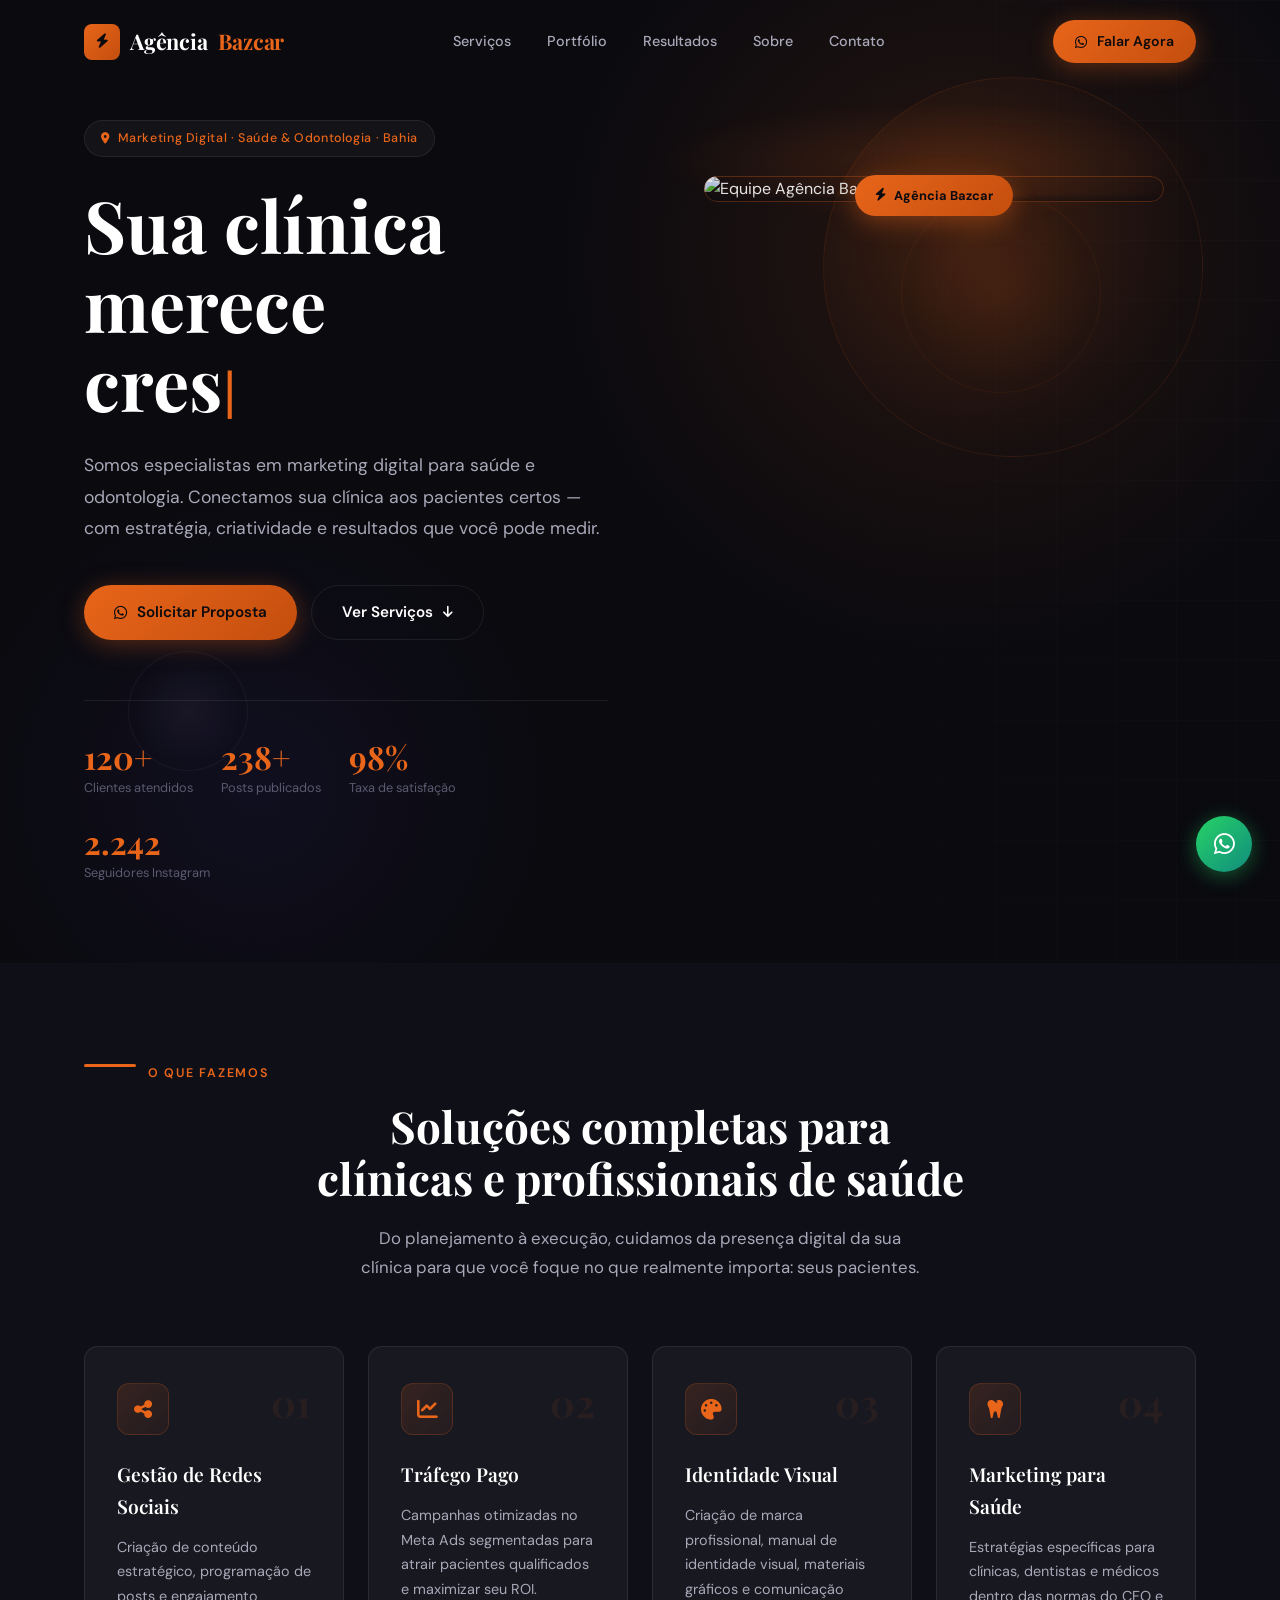
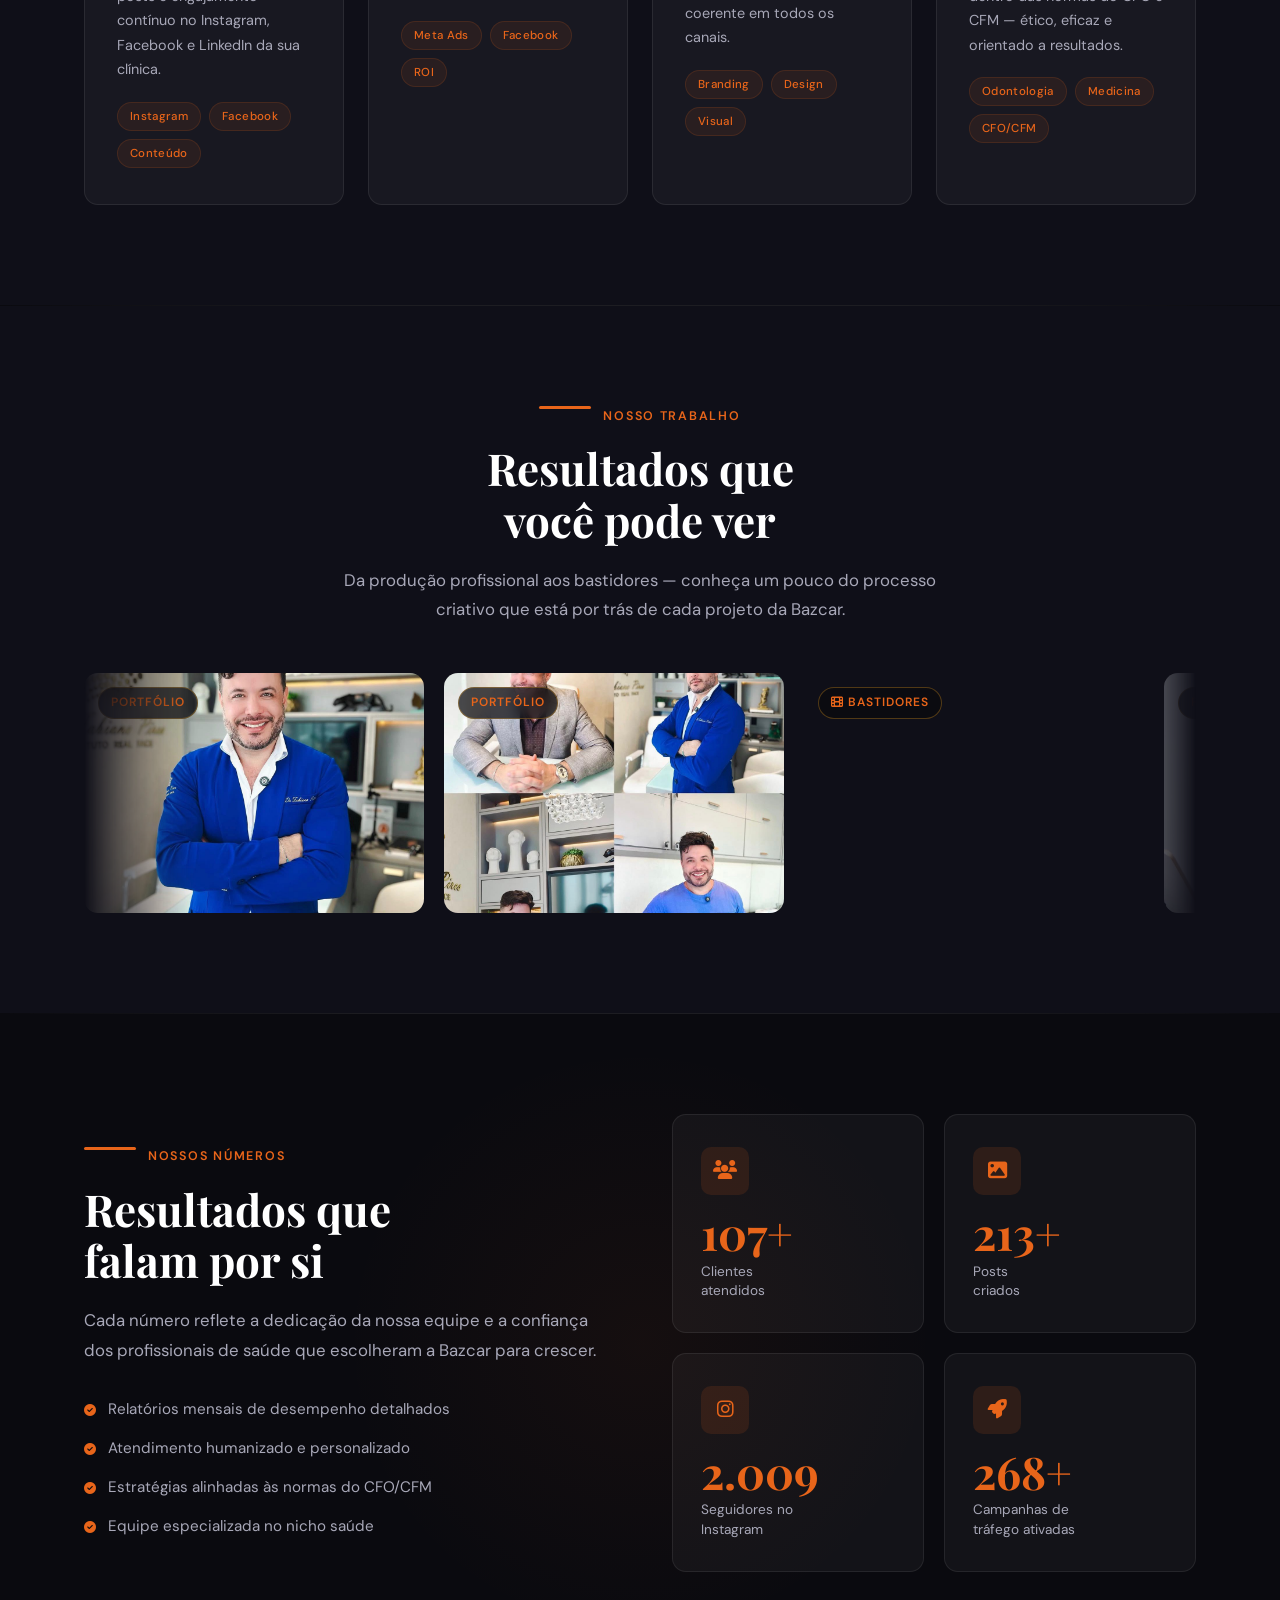
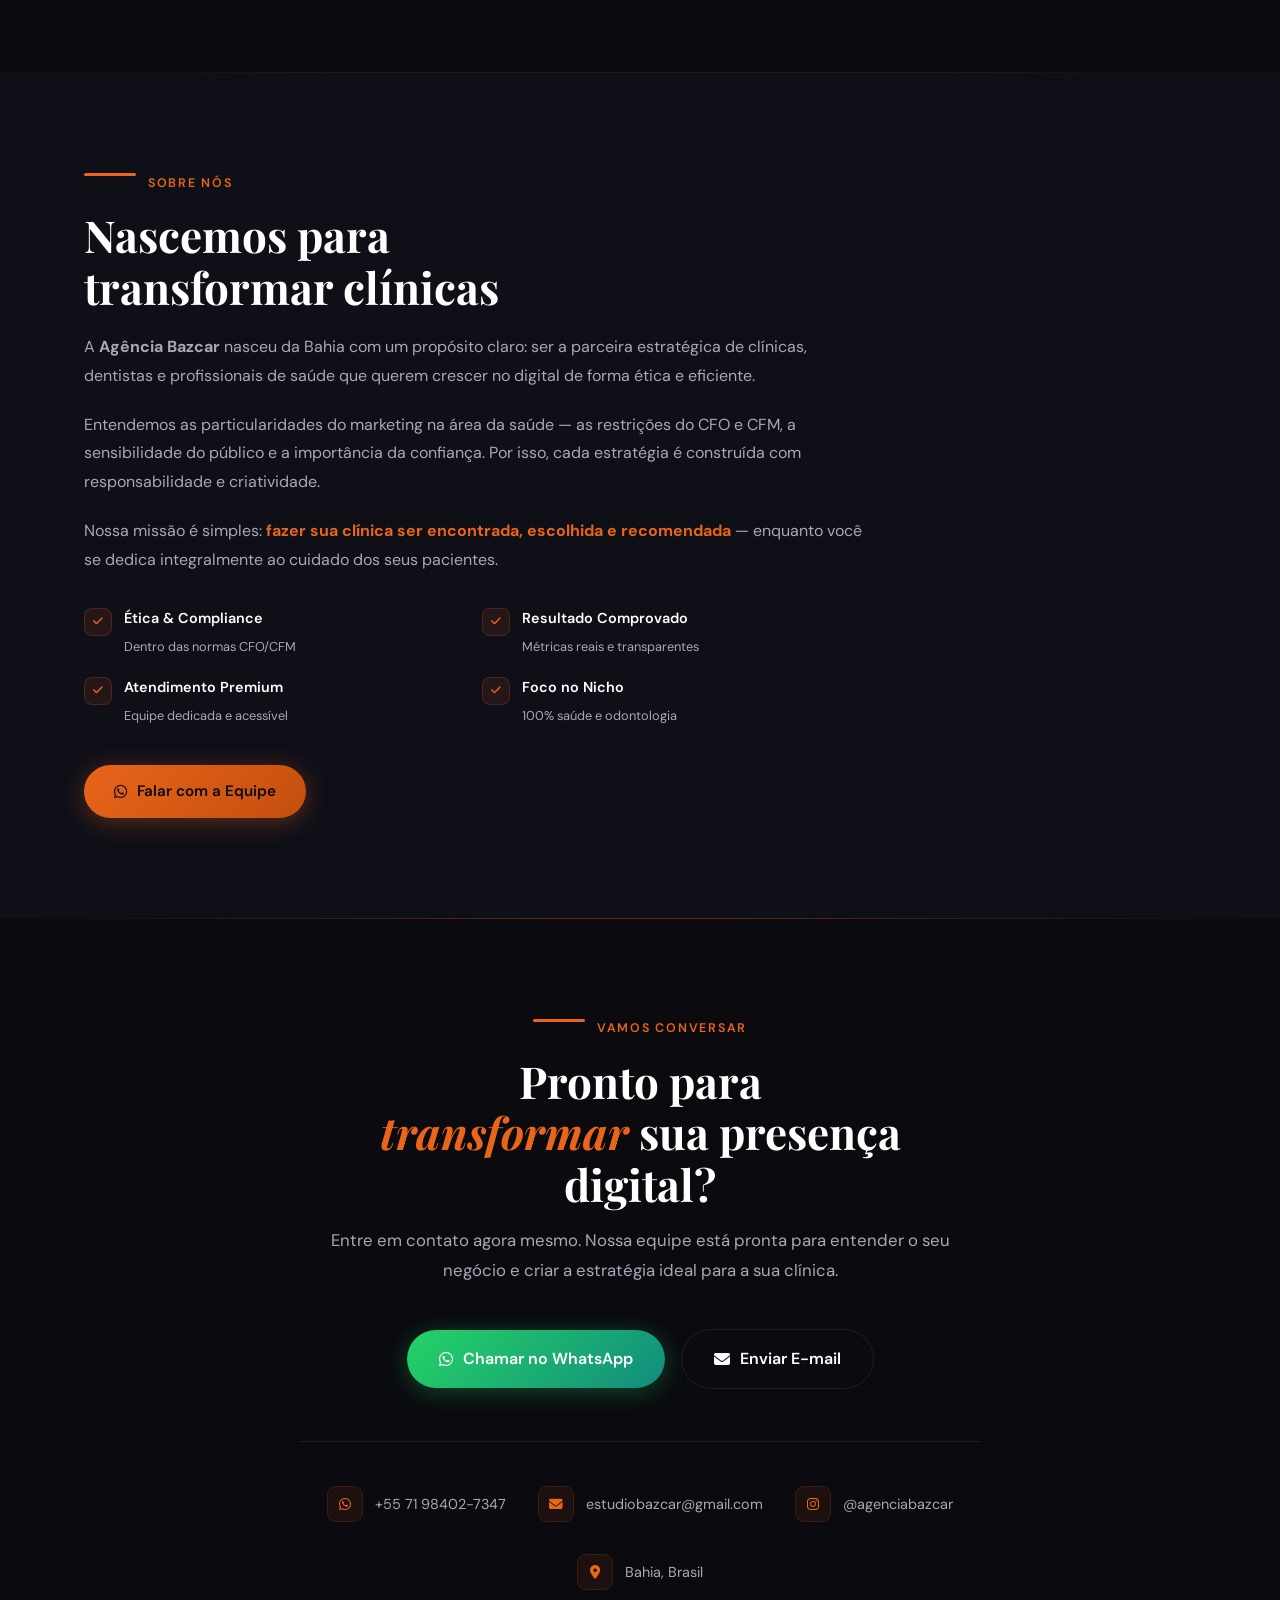
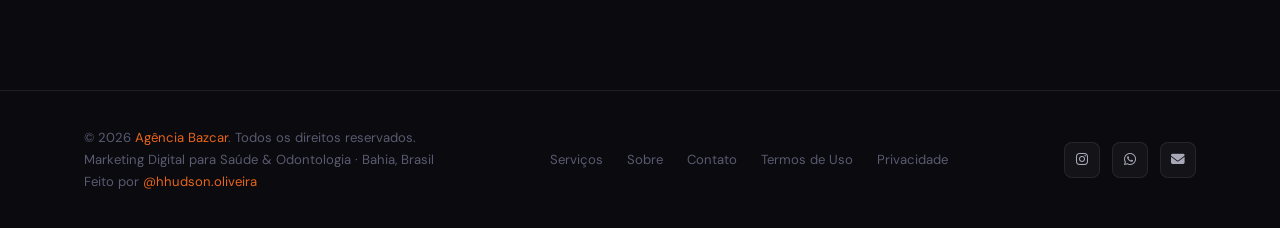
==== commit 64ee7843: "feat: nova foto hero, cor laranja e lightbox para vídeos - Troca foto principal pelo novo arquivo No" ====
--- a/index.html
+++ b/index.html
@@ -138,7 +138,7 @@
         <div class="hero-image-wrap">
           <div class="hero-image-glow"></div>
           <div class="hero-image-frame">
-            <img src="img/Foto de Perfil Bazcar.jpeg" alt="Equipe Agência Bazcar" loading="eager" />
+            <img src="img/Nova foto de perfil.jpeg" alt="Equipe Agência Bazcar" loading="eager" />
           </div>
           <div class="hero-image-tag">
             <i class="fas fa-bolt"></i> Agência Bazcar
@@ -539,15 +539,16 @@
   </footer>
 
   <!-- LIGHTBOX -->
-  <div class="lightbox" id="lightbox" role="dialog" aria-modal="true" aria-label="Visualizar imagem" hidden>
+  <div class="lightbox" id="lightbox" role="dialog" aria-modal="true" aria-label="Visualizar mídia" hidden>
     <button class="lightbox-close" id="lightboxClose" aria-label="Fechar">
       <i class="fas fa-times"></i>
     </button>
     <img class="lightbox-img" id="lightboxImg" src="" alt="" />
-    <button class="lightbox-prev" id="lightboxPrev" aria-label="Imagem anterior">
+    <video class="lightbox-video" id="lightboxVideo" controls playsinline></video>
+    <button class="lightbox-prev" id="lightboxPrev" aria-label="Anterior">
       <i class="fas fa-chevron-left"></i>
     </button>
-    <button class="lightbox-next" id="lightboxNext" aria-label="Próxima imagem">
+    <button class="lightbox-next" id="lightboxNext" aria-label="Próximo">
       <i class="fas fa-chevron-right"></i>
     </button>
   </div>
--- a/css/style.css
+++ b/css/style.css
@@ -11,9 +11,9 @@
   --bg:        #0A0A0F;
   --bg2:       #0F0F18;
   --bg3:       #13131F;
-  --gold:      #F5A623;
-  --gold-dim:  #C4841A;
-  --gold-glow: rgba(245,166,35,0.18);
+  --gold:      #E8651A;
+  --gold-dim:  #C44E0E;
+  --gold-glow: rgba(232,101,26,0.18);
   --white:     #FFFFFF;
   --gray:      #A8A8B8;
   --gray-dim:  #5A5A70;
@@ -32,7 +32,7 @@
   font-family: var(--font-body);
   font-size: 16px;
   line-height: 1.65;
-  overflow-x: hidden;
+  overflow-x: clip; /* clip não cria scroll container — evita bug do IntersectionObserver no iOS Safari */
 }
 
 img { display: block; max-width: 100%; }
@@ -128,13 +128,13 @@
 .btn:hover::after { background: rgba(255,255,255,0.08); }
 
 .btn-gold {
-  background: linear-gradient(135deg, #F5A623 0%, #e8961a 100%);
+  background: linear-gradient(135deg, #E8651A 0%, #C44E0E 100%);
   color: #0A0A0F;
-  box-shadow: 0 4px 24px rgba(245,166,35,0.35);
+  box-shadow: 0 4px 24px rgba(232,101,26,0.35);
 }
 .btn-gold:hover {
   transform: translateY(-2px);
-  box-shadow: 0 8px 32px rgba(245,166,35,0.5);
+  box-shadow: 0 8px 32px rgba(232,101,26,0.5);
 }
 .btn-gold:active { transform: translateY(0); }
 
@@ -192,7 +192,7 @@
 }
 .logo-icon {
   width: 36px; height: 36px;
-  background: linear-gradient(135deg, #F5A623, #e8961a);
+  background: linear-gradient(135deg, #E8651A, #C44E0E);
   border-radius: 8px;
   display: flex;
   align-items: center;
@@ -290,7 +290,7 @@
   position: absolute;
   top: -20%; right: -10%;
   width: 70vw; height: 70vw;
-  background: radial-gradient(ellipse, rgba(245,166,35,0.12) 0%, transparent 65%);
+  background: radial-gradient(ellipse, rgba(232,101,26,0.12) 0%, transparent 65%);
   border-radius: 50%;
   pointer-events: none;
 }
@@ -313,17 +313,17 @@
   width: 380px; height: 380px;
   top: 8%; right: 6%;
   background: radial-gradient(circle at 40% 40%,
-    rgba(245,166,35,0.14) 0%,
-    rgba(245,166,35,0.05) 40%,
+    rgba(232,101,26,0.14) 0%,
+    rgba(232,101,26,0.05) 40%,
     transparent 70%);
-  border: 1px solid rgba(245,166,35,0.10);
+  border: 1px solid rgba(232,101,26,0.10);
   animation: floatY 7s ease-in-out infinite;
 }
 .orb-2 {
   width: 200px; height: 200px;
   top: 20%; right: 14%;
-  background: radial-gradient(circle, rgba(245,166,35,0.08) 0%, transparent 70%);
-  border: 1px solid rgba(245,166,35,0.07);
+  background: radial-gradient(circle, rgba(232,101,26,0.08) 0%, transparent 70%);
+  border: 1px solid rgba(232,101,26,0.07);
   animation: floatY 9s ease-in-out infinite reverse;
 }
 .orb-3 {
@@ -381,7 +381,7 @@
   position: absolute;
   inset: 0;
   border-radius: 28px;
-  border: 1px solid rgba(245,166,35,0.3);
+  border: 1px solid rgba(232,101,26,0.3);
   z-index: 2;
   pointer-events: none;
 }
@@ -406,7 +406,7 @@
   position: absolute;
   inset: -20px;
   border-radius: 40px;
-  background: radial-gradient(ellipse at 50% 50%, rgba(245,166,35,0.14) 0%, transparent 70%);
+  background: radial-gradient(ellipse at 50% 50%, rgba(232,101,26,0.14) 0%, transparent 70%);
   z-index: -1;
 }
 
@@ -425,7 +425,7 @@
   align-items: center;
   gap: 8px;
   white-space: nowrap;
-  box-shadow: 0 6px 24px rgba(245,166,35,0.4);
+  box-shadow: 0 6px 24px rgba(232,101,26,0.4);
 }
 
 .hero-badge {
@@ -533,14 +533,14 @@
   content: '';
   position: absolute;
   inset: 0;
-  background: linear-gradient(135deg, rgba(245,166,35,0.05) 0%, transparent 60%);
+  background: linear-gradient(135deg, rgba(232,101,26,0.05) 0%, transparent 60%);
   opacity: 0;
   transition: opacity 0.35s;
 }
 .service-card:hover {
-  border-color: rgba(245,166,35,0.4);
+  border-color: rgba(232,101,26,0.4);
   transform: translateY(-4px);
-  box-shadow: 0 20px 48px rgba(0,0,0,0.35), 0 0 0 1px rgba(245,166,35,0.12);
+  box-shadow: 0 20px 48px rgba(0,0,0,0.35), 0 0 0 1px rgba(232,101,26,0.12);
 }
 .service-card:hover::before { opacity: 1; }
 
@@ -553,8 +553,8 @@
 
 .service-icon {
   width: 52px; height: 52px;
-  background: linear-gradient(135deg, rgba(245,166,35,0.15), rgba(245,166,35,0.05));
-  border: 1px solid rgba(245,166,35,0.2);
+  background: linear-gradient(135deg, rgba(232,101,26,0.15), rgba(232,101,26,0.05));
+  border: 1px solid rgba(232,101,26,0.2);
   border-radius: 12px;
   display: flex;
   align-items: center;
@@ -564,18 +564,18 @@
   transition: background 0.35s;
 }
 .service-card:hover .service-icon {
-  background: linear-gradient(135deg, rgba(245,166,35,0.25), rgba(245,166,35,0.1));
+  background: linear-gradient(135deg, rgba(232,101,26,0.25), rgba(232,101,26,0.1));
 }
 
 .service-num {
   font-family: var(--font-head);
   font-size: 2.4rem;
   font-weight: 700;
-  color: rgba(245,166,35,0.08);
+  color: rgba(232,101,26,0.08);
   line-height: 1;
   transition: color 0.35s;
 }
-.service-card:hover .service-num { color: rgba(245,166,35,0.15); }
+.service-card:hover .service-num { color: rgba(232,101,26,0.15); }
 
 .service-title {
   font-family: var(--font-head);
@@ -603,8 +603,8 @@
   font-weight: 500;
   padding: 4px 12px;
   border-radius: 50px;
-  background: rgba(245,166,35,0.08);
-  border: 1px solid rgba(245,166,35,0.15);
+  background: rgba(232,101,26,0.08);
+  border: 1px solid rgba(232,101,26,0.15);
   color: var(--gold);
   letter-spacing: 0.03em;
 }
@@ -618,7 +618,7 @@
   top: 50%; left: 50%;
   transform: translate(-50%, -50%);
   width: 600px; height: 600px;
-  background: radial-gradient(circle, rgba(245,166,35,0.05) 0%, transparent 70%);
+  background: radial-gradient(circle, rgba(232,101,26,0.05) 0%, transparent 70%);
   border-radius: 50%;
   pointer-events: none;
 }
@@ -679,7 +679,7 @@
   transition: transform 0.4s ease;
 }
 .stat-card:hover {
-  border-color: rgba(245,166,35,0.3);
+  border-color: rgba(232,101,26,0.3);
   transform: translateY(-4px);
   box-shadow: 0 16px 40px rgba(0,0,0,0.25);
 }
@@ -688,7 +688,7 @@
 .stat-icon {
   width: 48px; height: 48px;
   border-radius: 10px;
-  background: rgba(245,166,35,0.12);
+  background: rgba(232,101,26,0.12);
   display: flex; align-items: center; justify-content: center;
   font-size: 1.2rem;
   color: var(--gold);
@@ -733,7 +733,7 @@
   position: absolute;
   inset: 0;
   border-radius: 24px;
-  border: 1px solid rgba(245,166,35,0.25);
+  border: 1px solid rgba(232,101,26,0.25);
   z-index: 2;
   pointer-events: none;
 }
@@ -764,7 +764,7 @@
   position: absolute;
   inset: -12px;
   border-radius: 32px;
-  background: radial-gradient(ellipse at 60% 40%, rgba(245,166,35,0.12) 0%, transparent 70%);
+  background: radial-gradient(ellipse at 60% 40%, rgba(232,101,26,0.12) 0%, transparent 70%);
   z-index: -1;
 }
 
@@ -780,7 +780,7 @@
   display: flex;
   align-items: center;
   gap: 10px;
-  box-shadow: 0 8px 28px rgba(245,166,35,0.4);
+  box-shadow: 0 8px 28px rgba(232,101,26,0.4);
   animation: floatY 5s ease-in-out infinite;
 }
 .about-badge-float i { font-size: 1.1rem; }
@@ -807,8 +807,8 @@
 .value-dot {
   width: 28px; height: 28px;
   border-radius: 8px;
-  background: rgba(245,166,35,0.1);
-  border: 1px solid rgba(245,166,35,0.2);
+  background: rgba(232,101,26,0.1);
+  border: 1px solid rgba(232,101,26,0.2);
   display: flex; align-items: center; justify-content: center;
   color: var(--gold);
   font-size: 0.7rem;
@@ -836,7 +836,7 @@
   height: 1px;
   background: linear-gradient(90deg,
     transparent 0%,
-    rgba(245,166,35,0.4) 50%,
+    rgba(232,101,26,0.4) 50%,
     transparent 100%);
 }
 
@@ -884,8 +884,8 @@
 .contact-info-item i {
   width: 36px; height: 36px;
   border-radius: 9px;
-  background: rgba(245,166,35,0.08);
-  border: 1px solid rgba(245,166,35,0.15);
+  background: rgba(232,101,26,0.08);
+  border: 1px solid rgba(232,101,26,0.15);
   display: flex; align-items: center; justify-content: center;
   color: var(--gold);
   font-size: 0.85rem;
@@ -927,8 +927,8 @@
   transition: all 0.25s;
 }
 .social-btn:hover {
-  background: rgba(245,166,35,0.1);
-  border-color: rgba(245,166,35,0.3);
+  background: rgba(232,101,26,0.1);
+  border-color: rgba(232,101,26,0.3);
   color: var(--gold);
   transform: translateY(-2px);
 }
@@ -1042,6 +1042,7 @@
 }
 
 .carousel-slide[data-type="image"] { cursor: zoom-in; }
+.carousel-slide[data-type="video"] { cursor: pointer; }
 
 .carousel-slide img,
 .carousel-slide video {
@@ -1084,6 +1085,15 @@
   padding: 24px;
 }
 .lightbox[hidden] { display: none; }
+
+.lightbox-video {
+  max-width: 100%;
+  max-height: 90vh;
+  border-radius: 8px;
+  box-shadow: 0 24px 80px rgba(0,0,0,0.8);
+  display: none;
+  outline: none;
+}
 
 .lightbox-img {
   max-width: 100%;
--- a/css/animations.css
+++ b/css/animations.css
@@ -26,8 +26,8 @@
 }
 
 @keyframes pulseGold {
-  0%, 100% { box-shadow: 0 0 0 0   rgba(245,166,35,0.45); }
-  50%       { box-shadow: 0 0 0 16px rgba(245,166,35,0); }
+  0%, 100% { box-shadow: 0 0 0 0   rgba(232,101,26,0.45); }
+  50%       { box-shadow: 0 0 0 16px rgba(232,101,26,0); }
 }
 
 @keyframes shimmer {
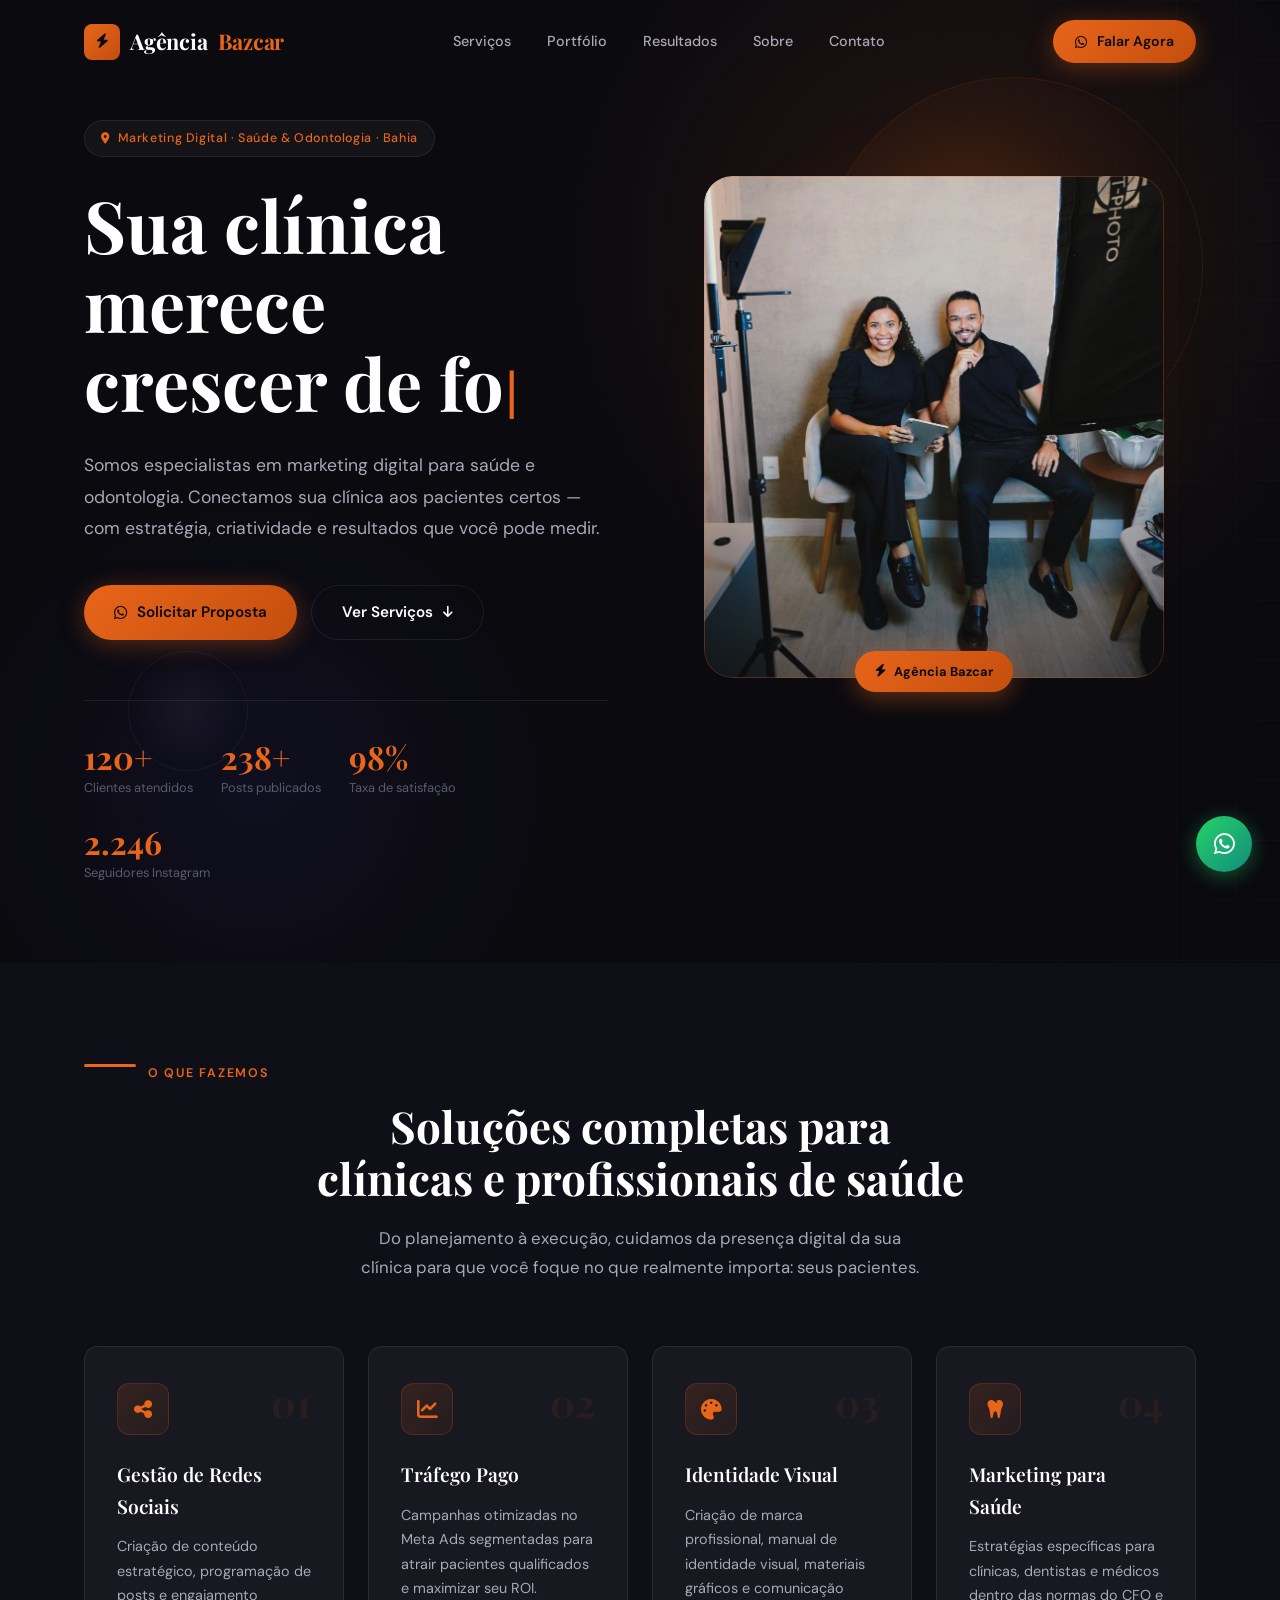
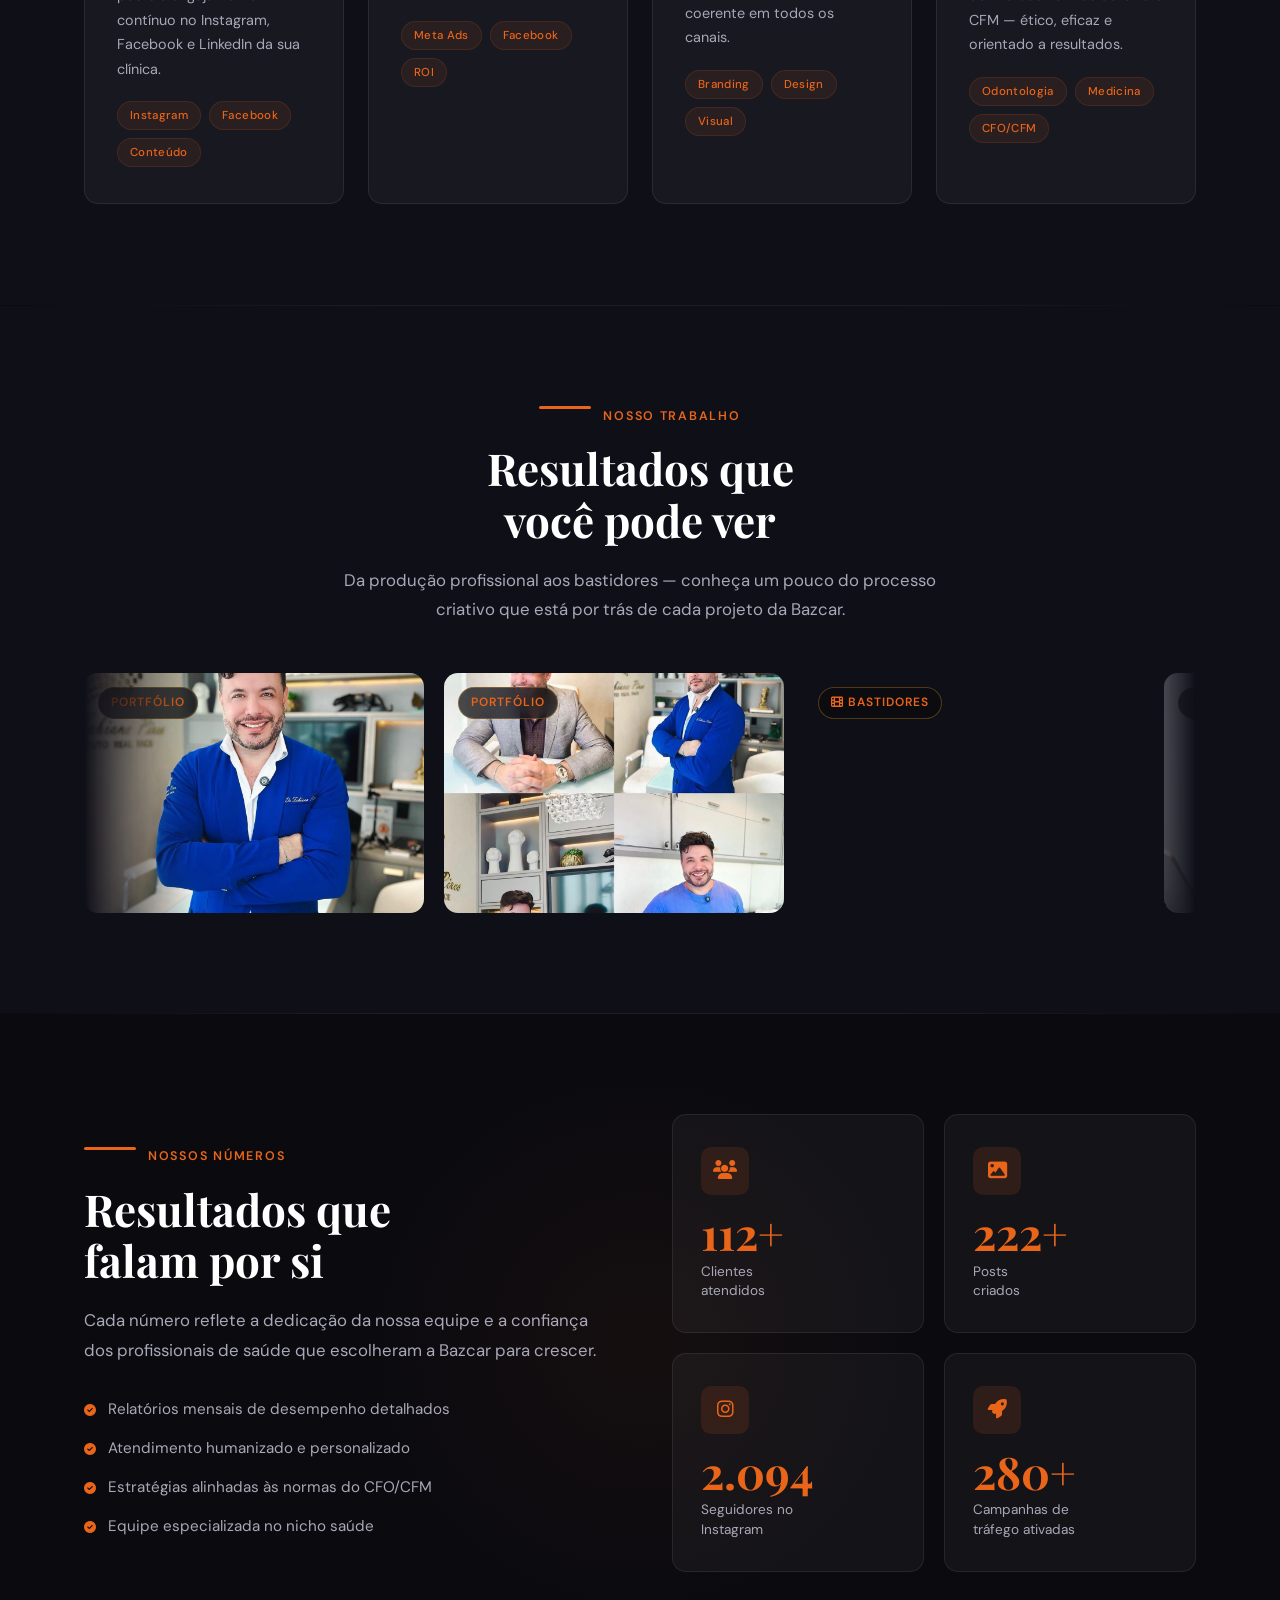
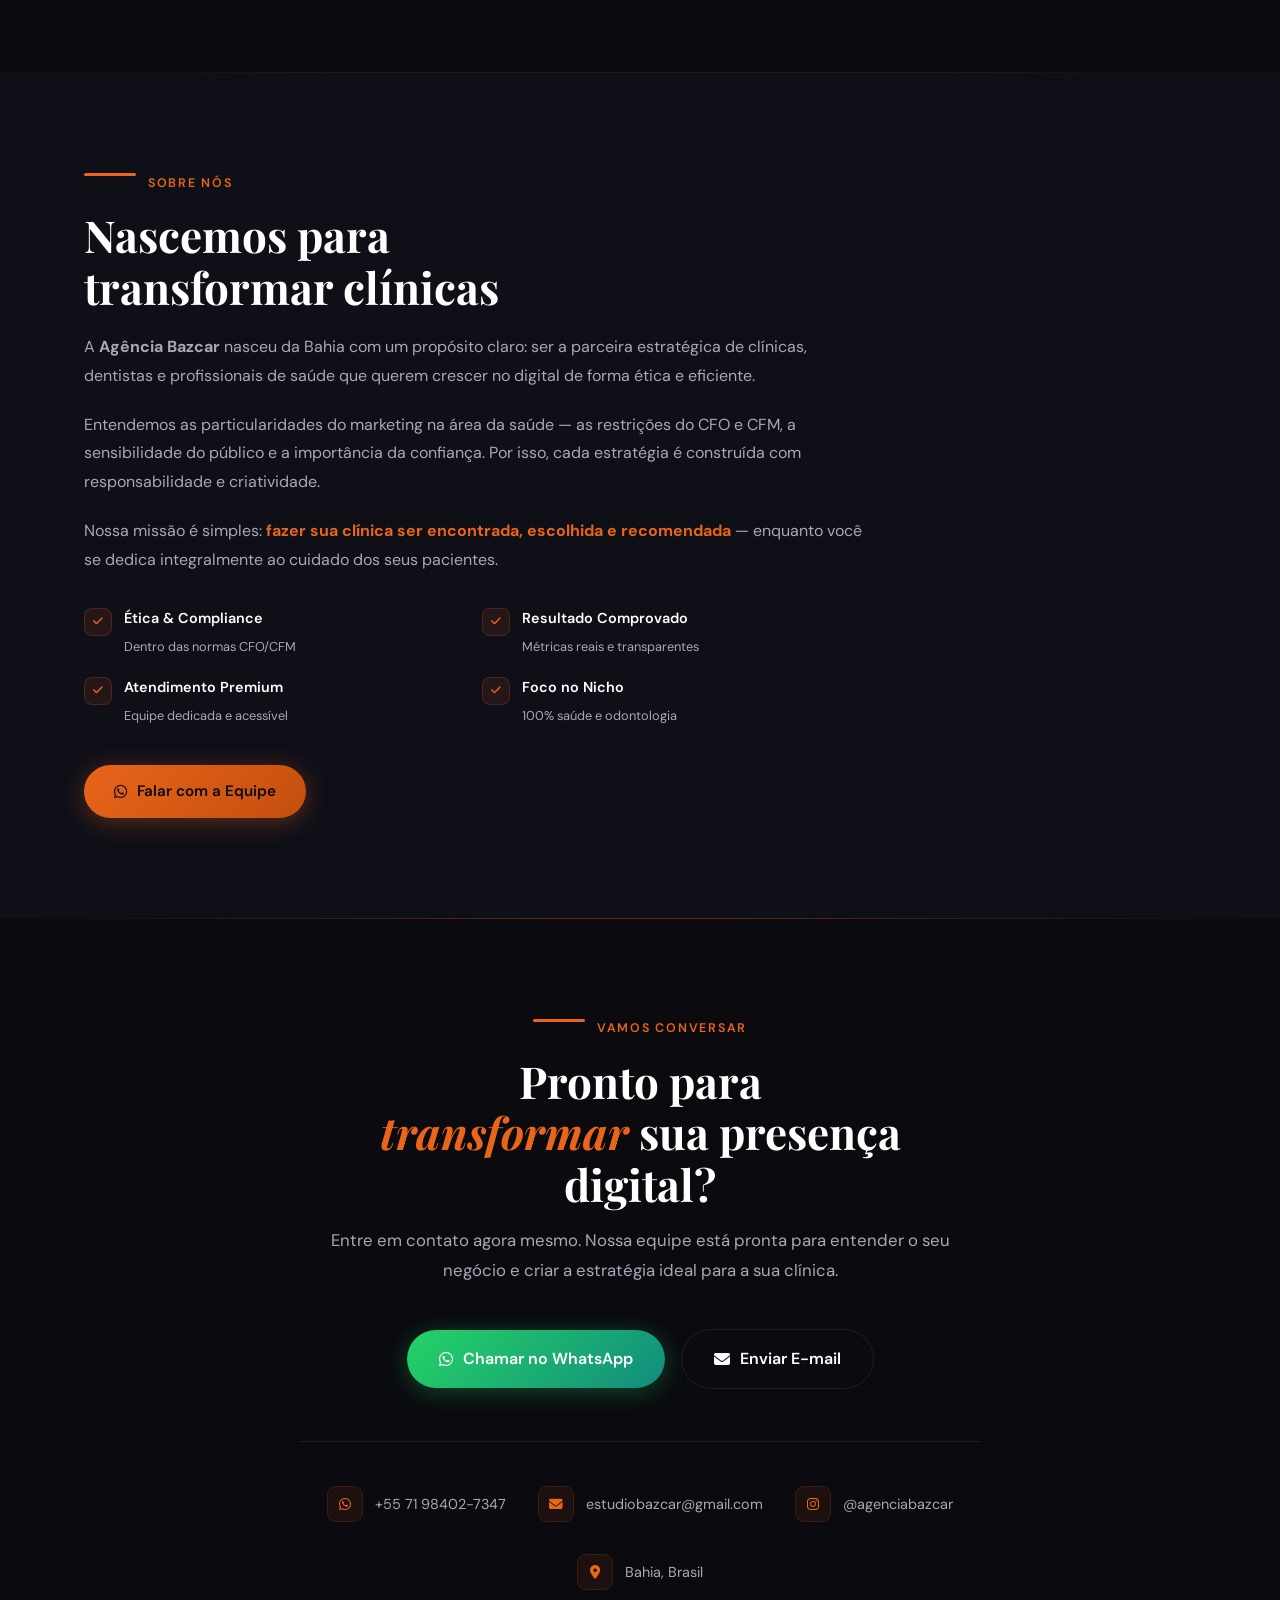
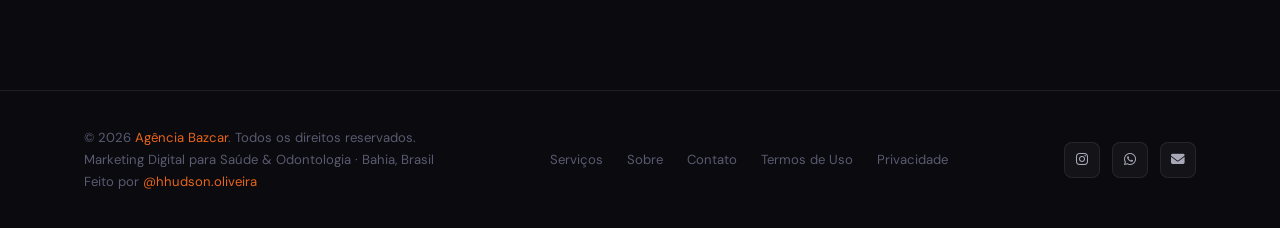
==== commit 8c4e6a69: "feat: nova foto de perfil editada e fotos 5-7 no carrossel" ====
--- a/index.html
+++ b/index.html
@@ -138,7 +138,7 @@
         <div class="hero-image-wrap">
           <div class="hero-image-glow"></div>
           <div class="hero-image-frame">
-            <img src="img/Nova foto de perfil.jpeg" alt="Equipe Agência Bazcar" loading="eager" />
+            <img src="img/Nova foto do perfil editada.jpeg" alt="Equipe Agência Bazcar" loading="eager" />
           </div>
           <div class="hero-image-tag">
             <i class="fas fa-bolt"></i> Agência Bazcar
@@ -298,6 +298,21 @@
           <div class="carousel-slide" data-type="video">
             <video src="img/Bastidores 2.mp4" autoplay muted loop playsinline></video>
             <div class="slide-label"><i class="fas fa-film"></i> Bastidores</div>
+          </div>
+
+          <div class="carousel-slide" data-type="image">
+            <img src="img/Fotos profissionais 5.jpeg" alt="Fotografia profissional 5" loading="lazy" />
+            <div class="slide-label">Portfólio</div>
+          </div>
+
+          <div class="carousel-slide" data-type="image">
+            <img src="img/Fotos profissionais 6.jpeg" alt="Fotografia profissional 6" loading="lazy" />
+            <div class="slide-label">Portfólio</div>
+          </div>
+
+          <div class="carousel-slide" data-type="image">
+            <img src="img/Fotos profissionais 7.jpeg" alt="Fotografia profissional 7" loading="lazy" />
+            <div class="slide-label">Portfólio</div>
           </div>
 
         </div><!-- /.carousel-track -->
--- a/css/style.css
+++ b/css/style.css
@@ -527,7 +527,9 @@
   position: relative;
   overflow: hidden;
   cursor: default;
-  transition: border-color 0.35s, transform 0.35s, box-shadow 0.35s;
+  transition: border-color 0.35s, box-shadow 0.35s, transform 0.5s ease;
+  will-change: transform;
+  transform-style: preserve-3d;
 }
 .service-card::before {
   content: '';
@@ -539,8 +541,7 @@
 }
 .service-card:hover {
   border-color: rgba(232,101,26,0.4);
-  transform: translateY(-4px);
-  box-shadow: 0 20px 48px rgba(0,0,0,0.35), 0 0 0 1px rgba(232,101,26,0.12);
+  box-shadow: 0 24px 56px rgba(0,0,0,0.45), 0 0 0 1px rgba(232,101,26,0.15);
 }
 .service-card:hover::before { opacity: 1; }
 
@@ -1025,7 +1026,9 @@
   animation: marqueeScroll 28s linear infinite;
 }
 
-.portfolio-carousel:hover .carousel-track { animation-play-state: paused; }
+@media (hover: hover) {
+  .portfolio-carousel:hover .carousel-track { animation-play-state: paused; }
+}
 
 @keyframes marqueeScroll {
   from { transform: translateX(0); }
@@ -1050,6 +1053,7 @@
   height: 100%;
   object-fit: cover;
   display: block;
+  pointer-events: none;
 }
 
 .slide-label {
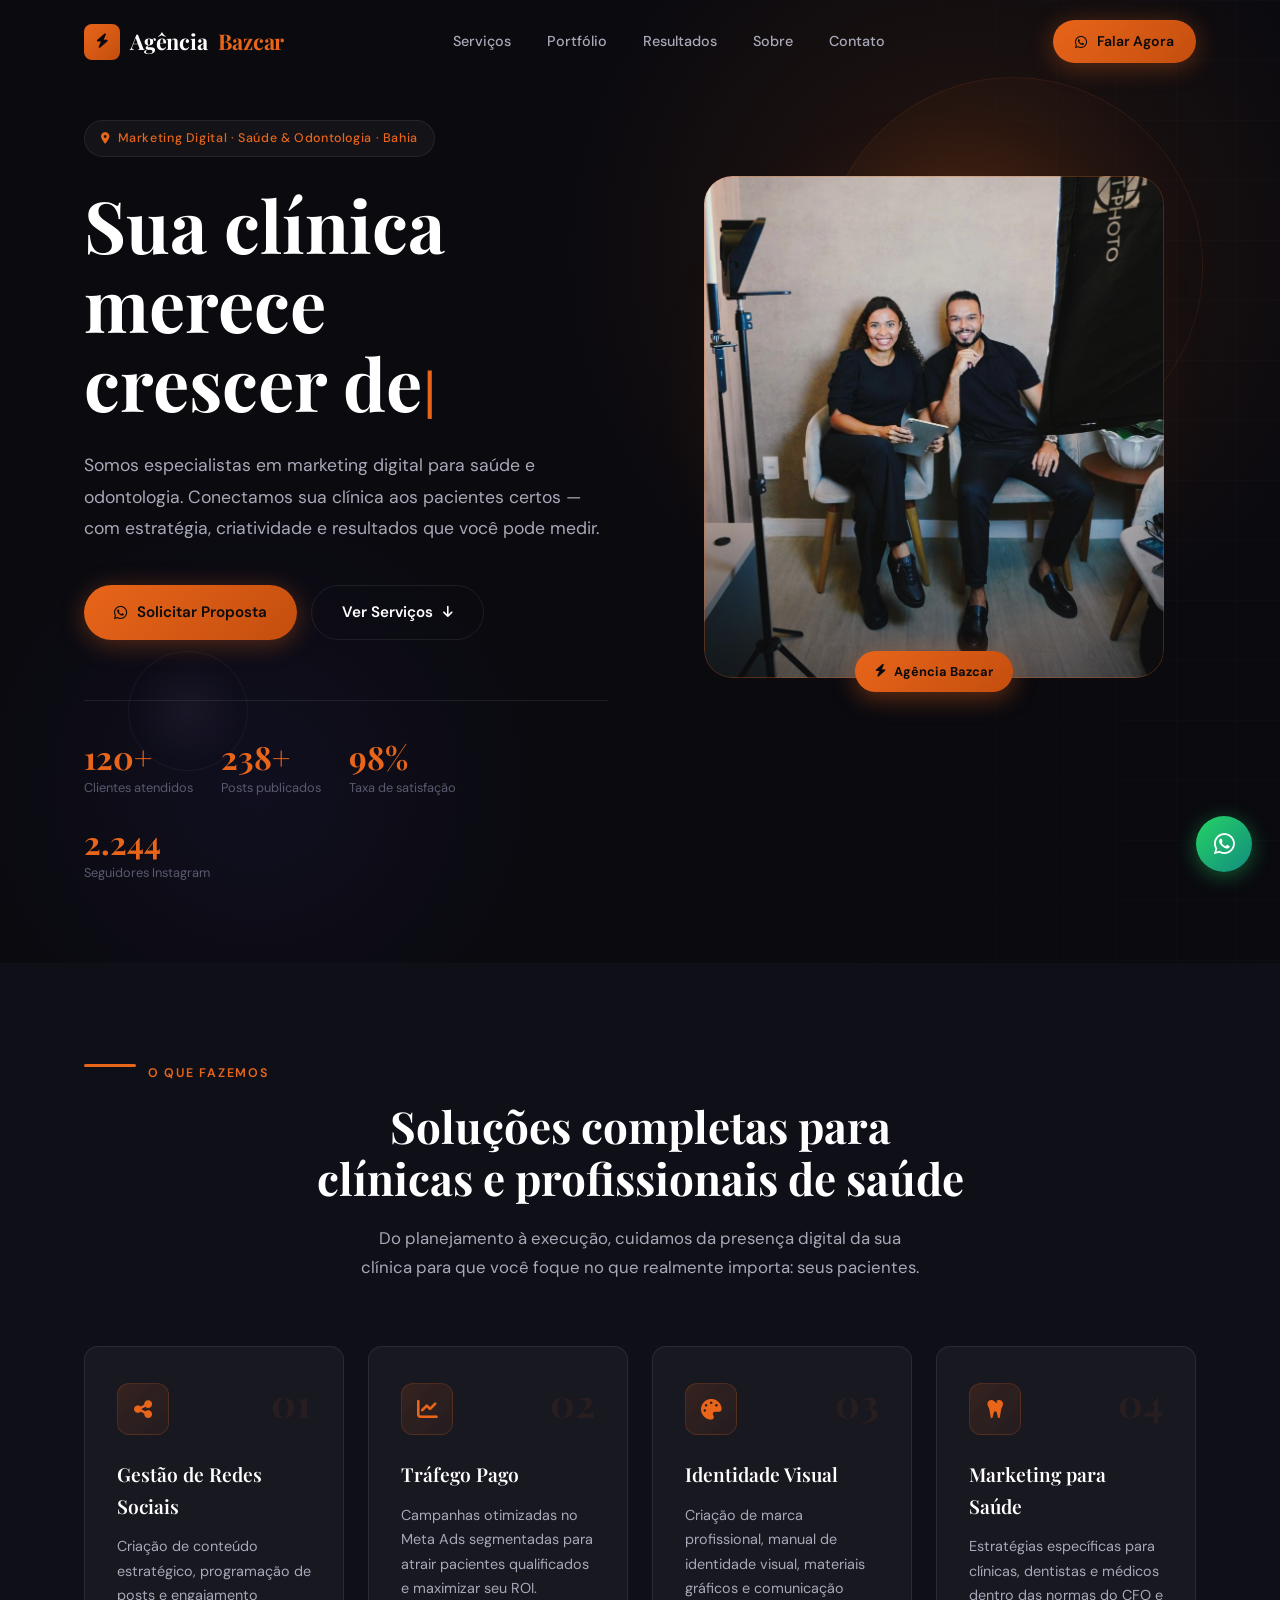
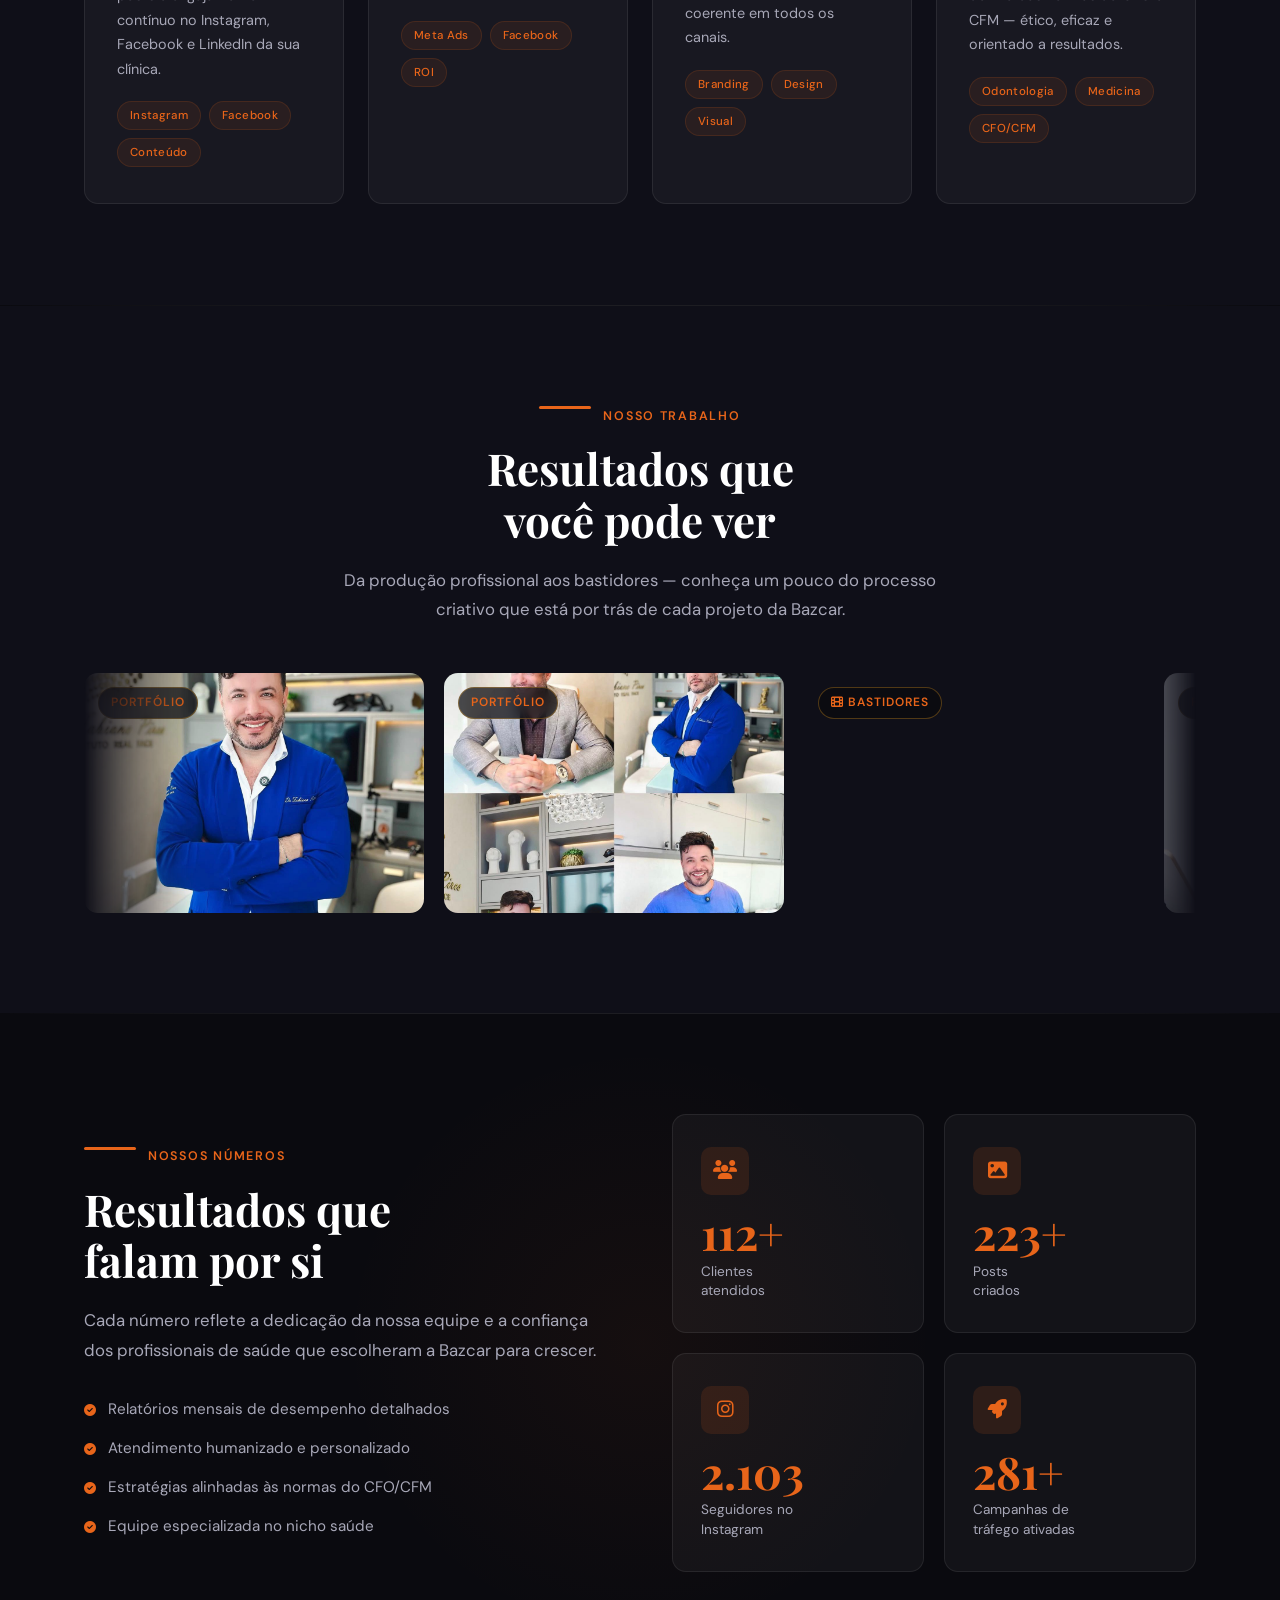
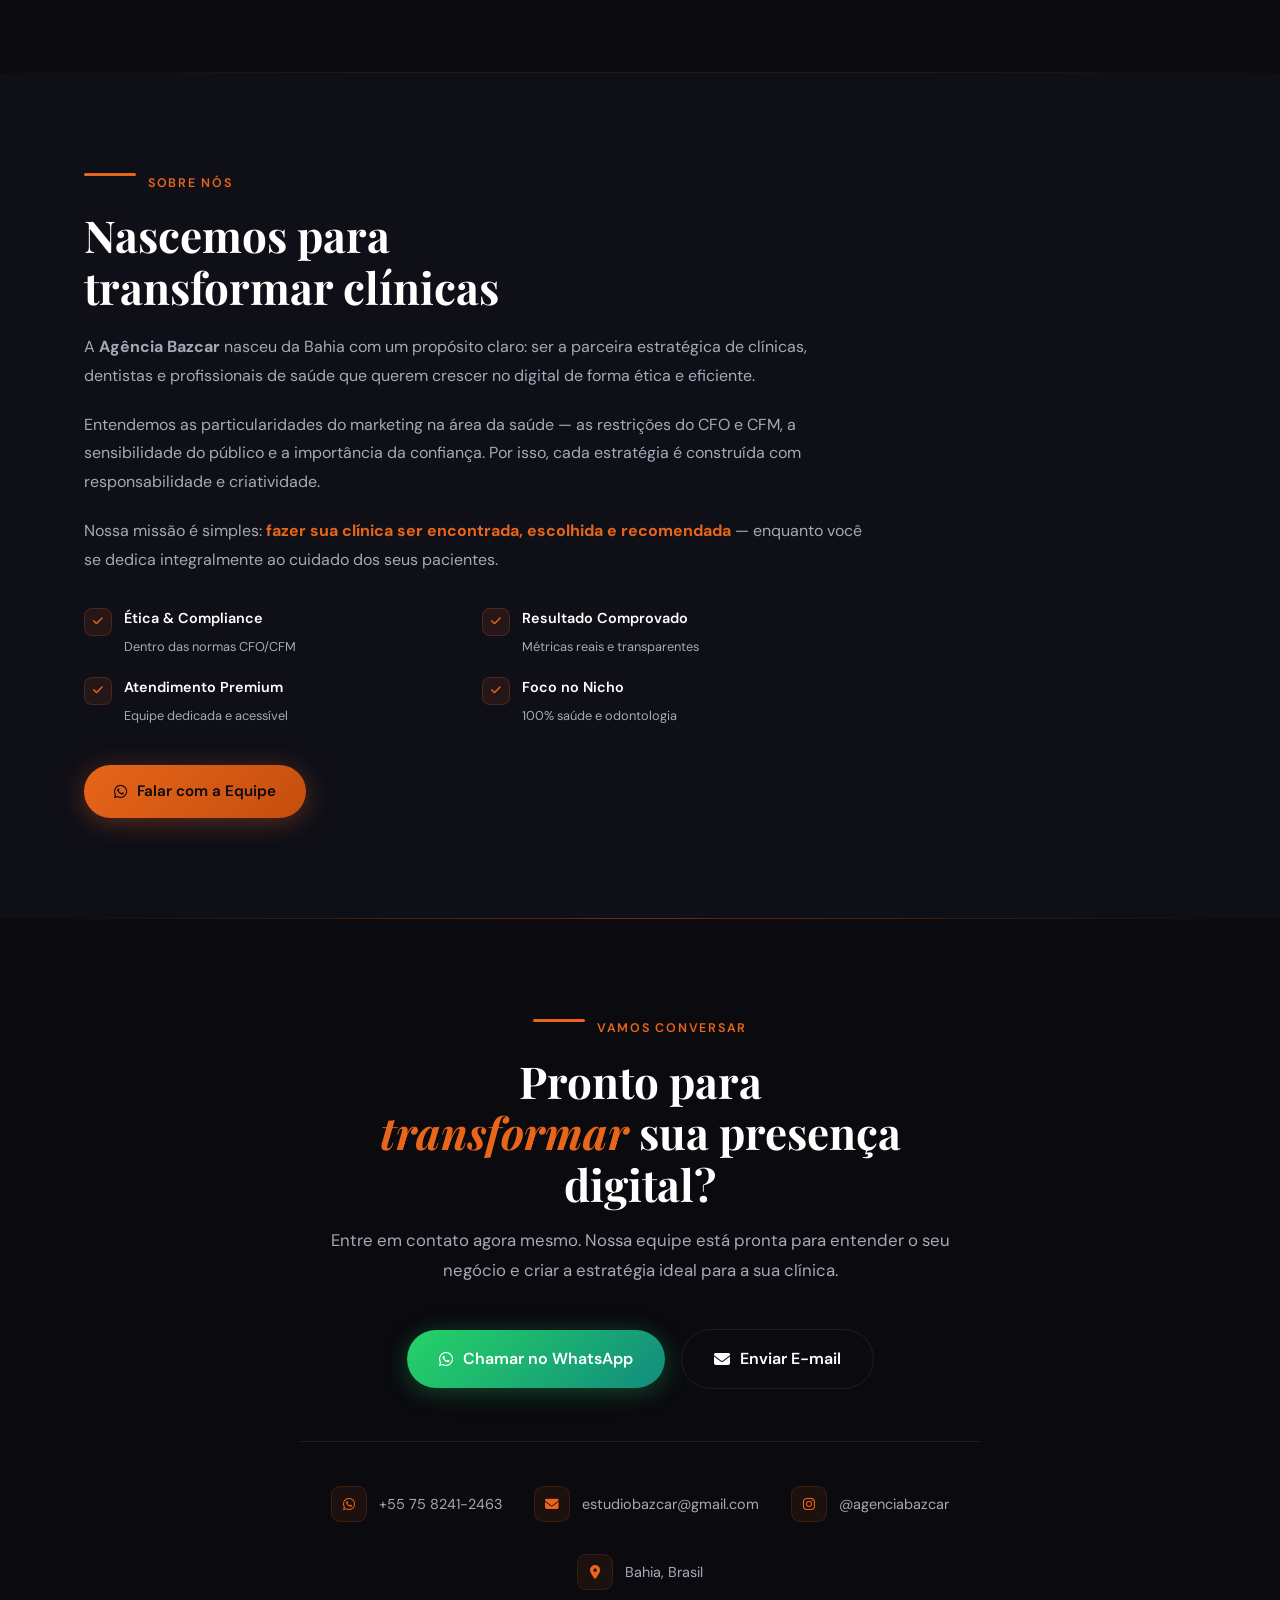
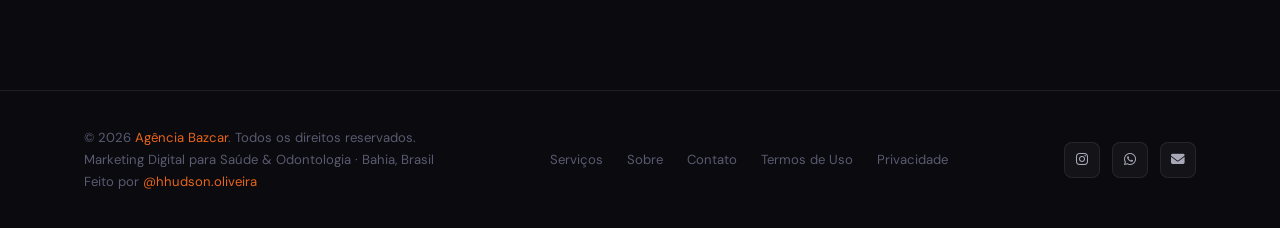
==== commit e6bc019b: "fix: atualiza número WhatsApp para 75 8241-2463 em todos os arquivos" ====
--- a/index.html
+++ b/index.html
@@ -21,7 +21,7 @@
   <div id="progress-bar"></div>
 
   <!-- FLOATING WHATSAPP -->
-  <a href="https://wa.me/5571984027347?text=Olá! Vim pelo site da Agência Bazcar e gostaria de saber mais sobre os serviços."
+  <a href="https://wa.me/557582412463?text=Olá! Vim pelo site da Agência Bazcar e gostaria de saber mais sobre os serviços."
      class="wa-float" target="_blank" rel="noopener" aria-label="WhatsApp">
     <i class="fab fa-whatsapp"></i>
   </a>
@@ -44,7 +44,7 @@
         </ul>
 
         <div class="nav-cta">
-          <a href="https://wa.me/5571984027347?text=Olá! Vim pelo site da Agência Bazcar."
+          <a href="https://wa.me/557582412463?text=Olá! Vim pelo site da Agência Bazcar."
              class="btn btn-gold" target="_blank" rel="noopener" style="padding:10px 22px; font-size:0.88rem;">
             <i class="fab fa-whatsapp"></i> Falar Agora
           </a>
@@ -64,7 +64,7 @@
     <a href="#resultados" class="mobile-link">Resultados</a>
     <a href="#sobre"      class="mobile-link">Sobre</a>
     <a href="#contato"    class="mobile-link">Contato</a>
-    <a href="https://wa.me/5571984027347" class="btn btn-wa" target="_blank" rel="noopener" style="margin-top:12px;">
+    <a href="https://wa.me/557582412463" class="btn btn-wa" target="_blank" rel="noopener" style="margin-top:12px;">
       <i class="fab fa-whatsapp"></i> Falar no WhatsApp
     </a>
   </div>
@@ -103,7 +103,7 @@
           </p>
 
           <div class="hero-actions">
-            <a href="https://wa.me/5571984027347?text=Olá! Quero conhecer as soluções da Agência Bazcar para minha clínica."
+            <a href="https://wa.me/557582412463?text=Olá! Quero conhecer as soluções da Agência Bazcar para minha clínica."
                class="btn btn-gold" target="_blank" rel="noopener">
               <i class="fab fa-whatsapp"></i>
               Solicitar Proposta
@@ -453,7 +453,7 @@
           </div>
 
           <div style="margin-top:36px;" class="reveal-left" data-delay="420">
-            <a href="https://wa.me/5571984027347?text=Olá! Quero saber mais sobre a Agência Bazcar."
+            <a href="https://wa.me/557582412463?text=Olá! Quero saber mais sobre a Agência Bazcar."
                class="btn btn-gold" target="_blank" rel="noopener">
               <i class="fab fa-whatsapp"></i> Falar com a Equipe
             </a>
@@ -486,7 +486,7 @@
         </p>
 
         <div class="contact-actions reveal" data-delay="300">
-          <a href="https://wa.me/5571984027347?text=Olá! Vim pelo site e quero uma proposta da Agência Bazcar."
+          <a href="https://wa.me/557582412463?text=Olá! Vim pelo site e quero uma proposta da Agência Bazcar."
              class="btn btn-wa" target="_blank" rel="noopener" style="font-size:1rem; padding:16px 32px;">
             <i class="fab fa-whatsapp"></i>
             Chamar no WhatsApp
@@ -499,9 +499,9 @@
         </div>
 
         <div class="contact-info-row reveal" data-delay="400">
-          <a href="https://wa.me/5571984027347" class="contact-info-item" target="_blank" rel="noopener">
+          <a href="https://wa.me/557582412463" class="contact-info-item" target="_blank" rel="noopener">
             <i class="fab fa-whatsapp"></i>
-            <span>+55 71 98402-7347</span>
+            <span>+55 75 8241-2463</span>
           </a>
           <a href="mailto:estudiobazcar@gmail.com" class="contact-info-item">
             <i class="fas fa-envelope"></i>
@@ -542,7 +542,7 @@
           <a href="https://www.instagram.com/agenciabazcar/" class="social-btn" target="_blank" rel="noopener" aria-label="Instagram">
             <i class="fab fa-instagram"></i>
           </a>
-          <a href="https://wa.me/5571984027347" class="social-btn" target="_blank" rel="noopener" aria-label="WhatsApp">
+          <a href="https://wa.me/557582412463" class="social-btn" target="_blank" rel="noopener" aria-label="WhatsApp">
             <i class="fab fa-whatsapp"></i>
           </a>
           <a href="mailto:estudiobazcar@gmail.com" class="social-btn" aria-label="Email">
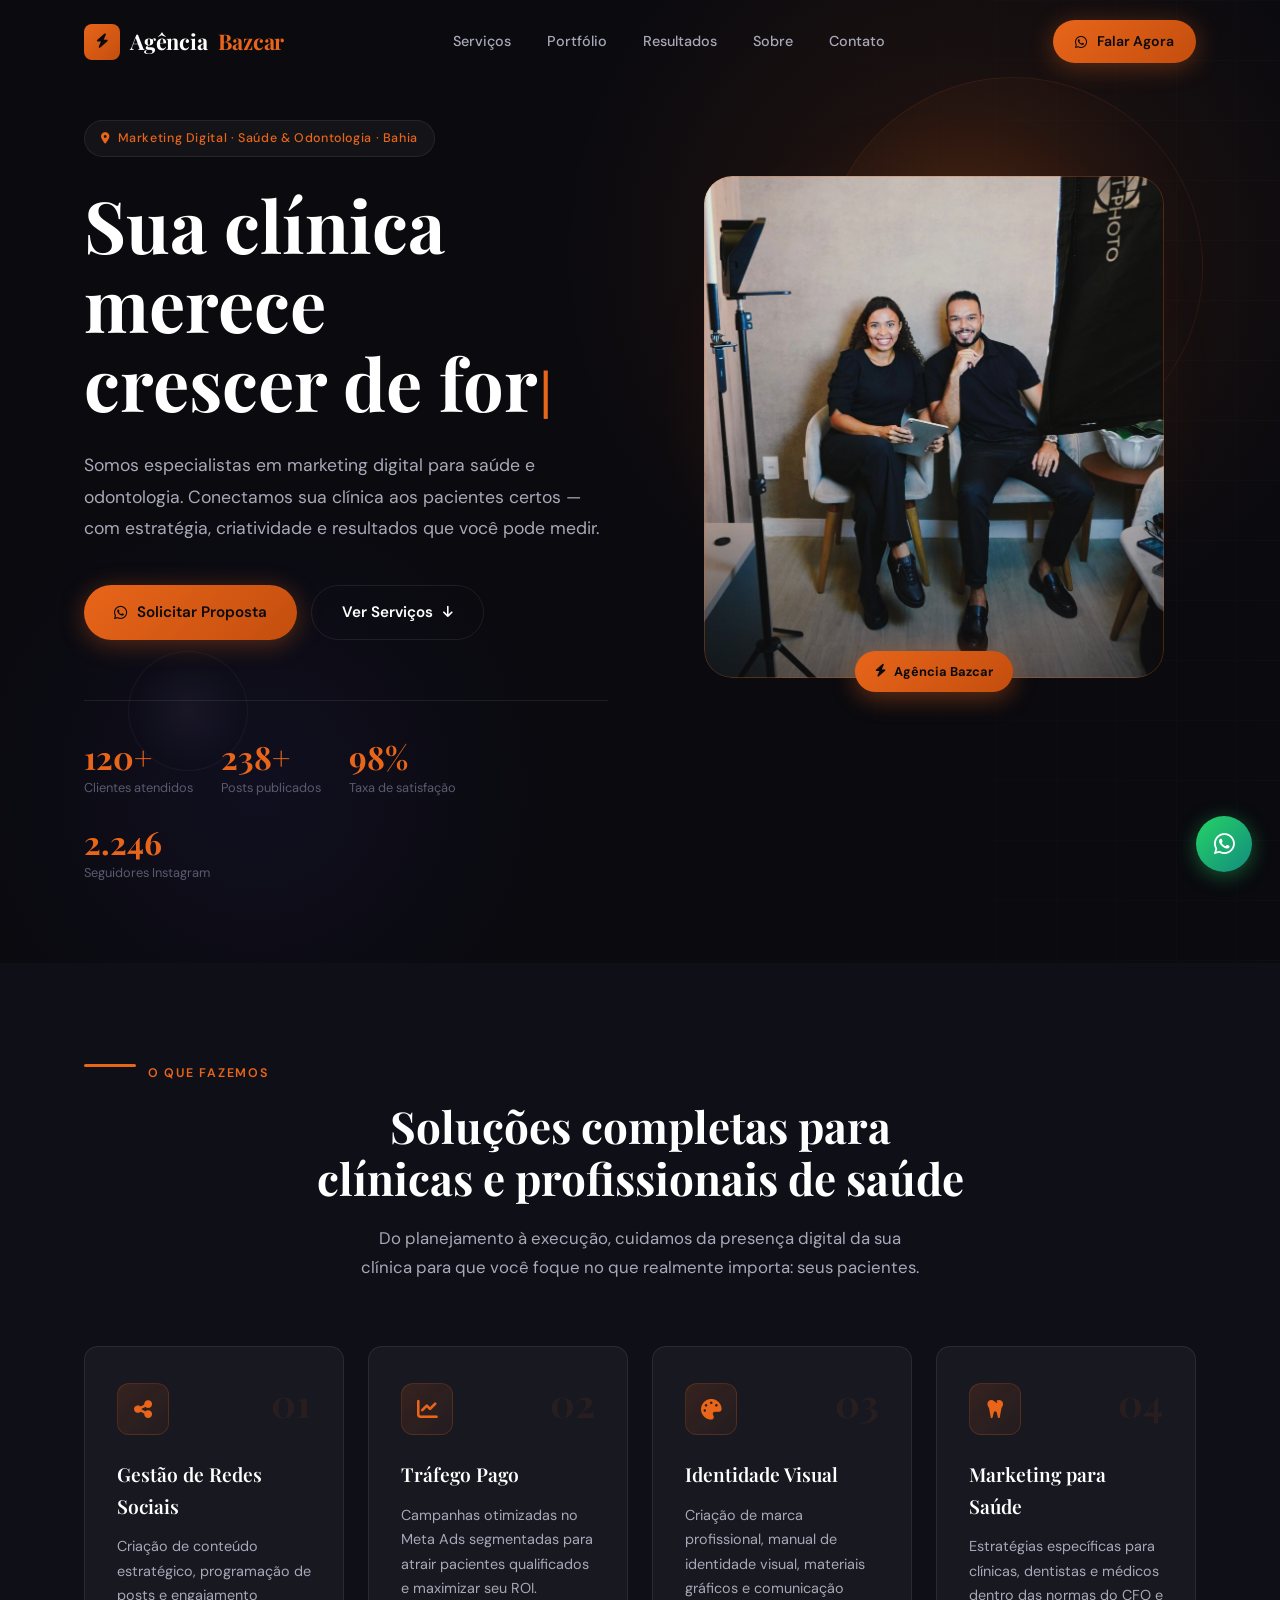
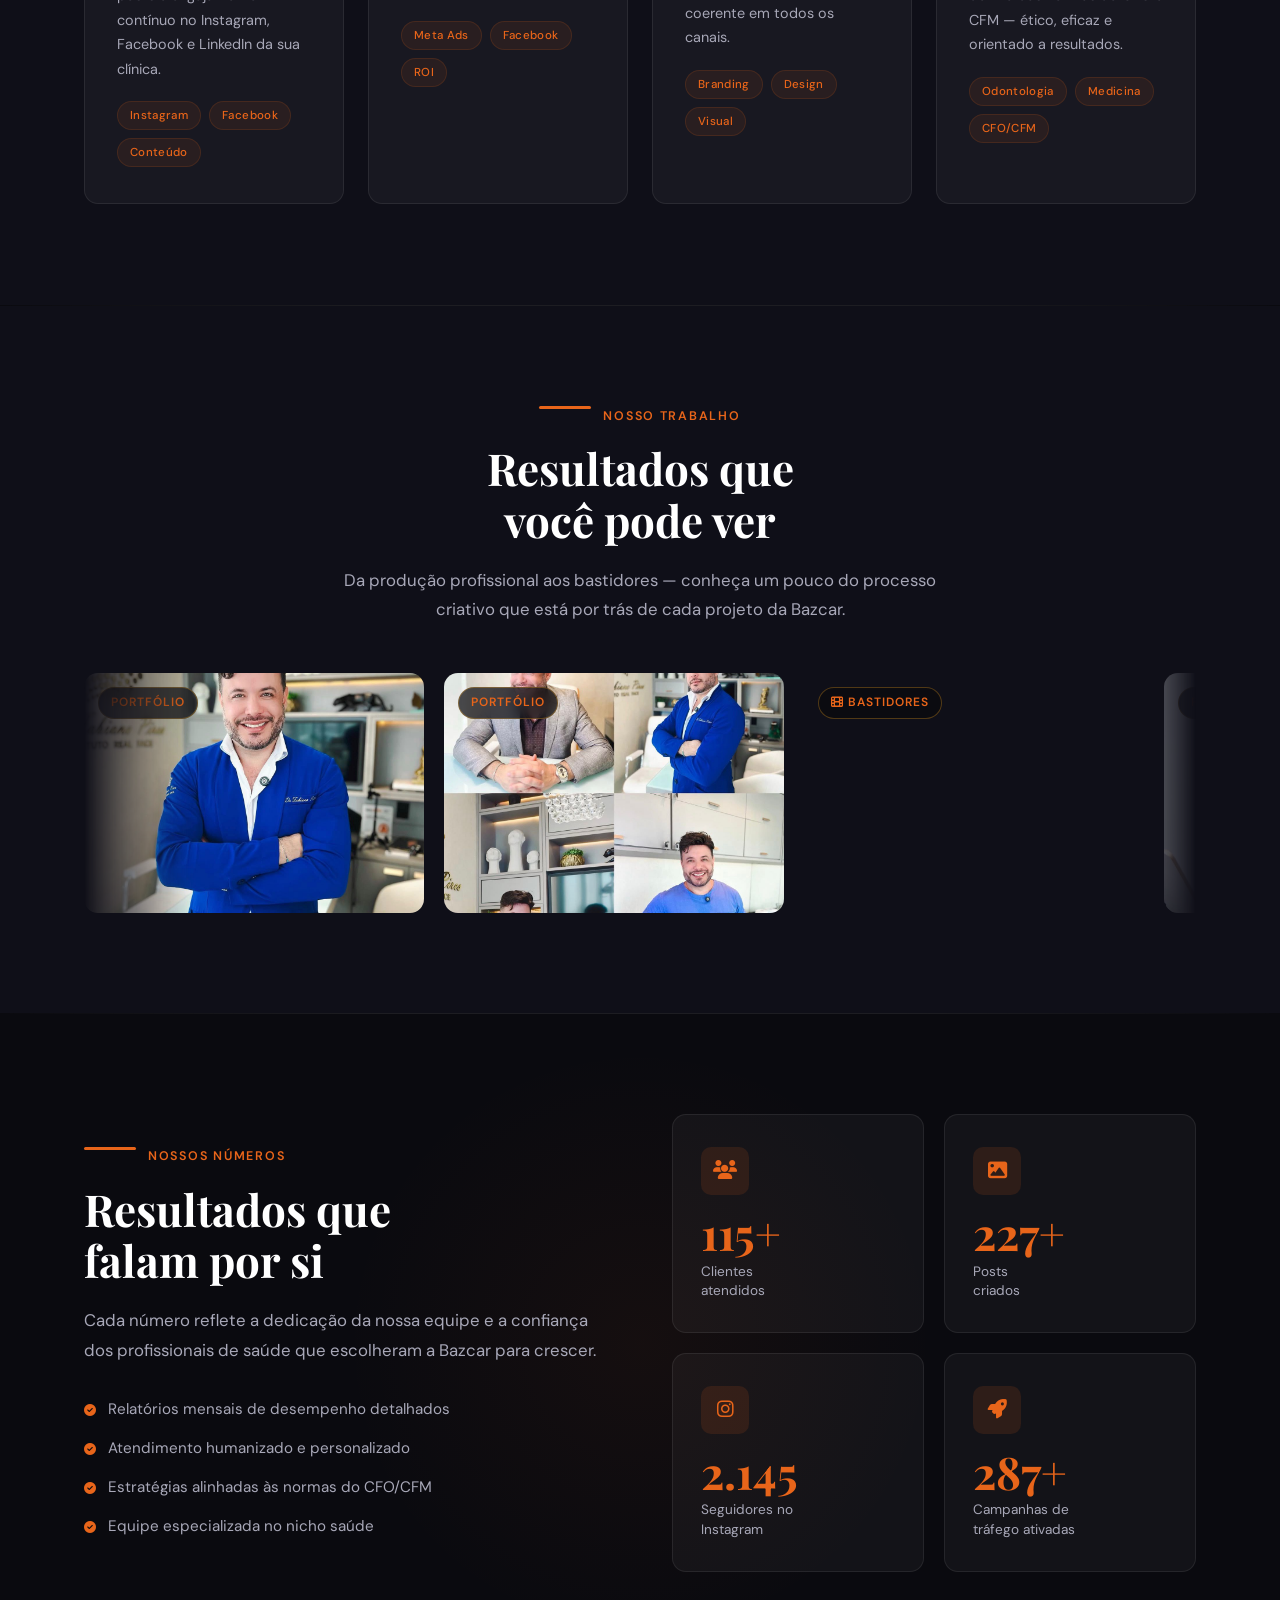
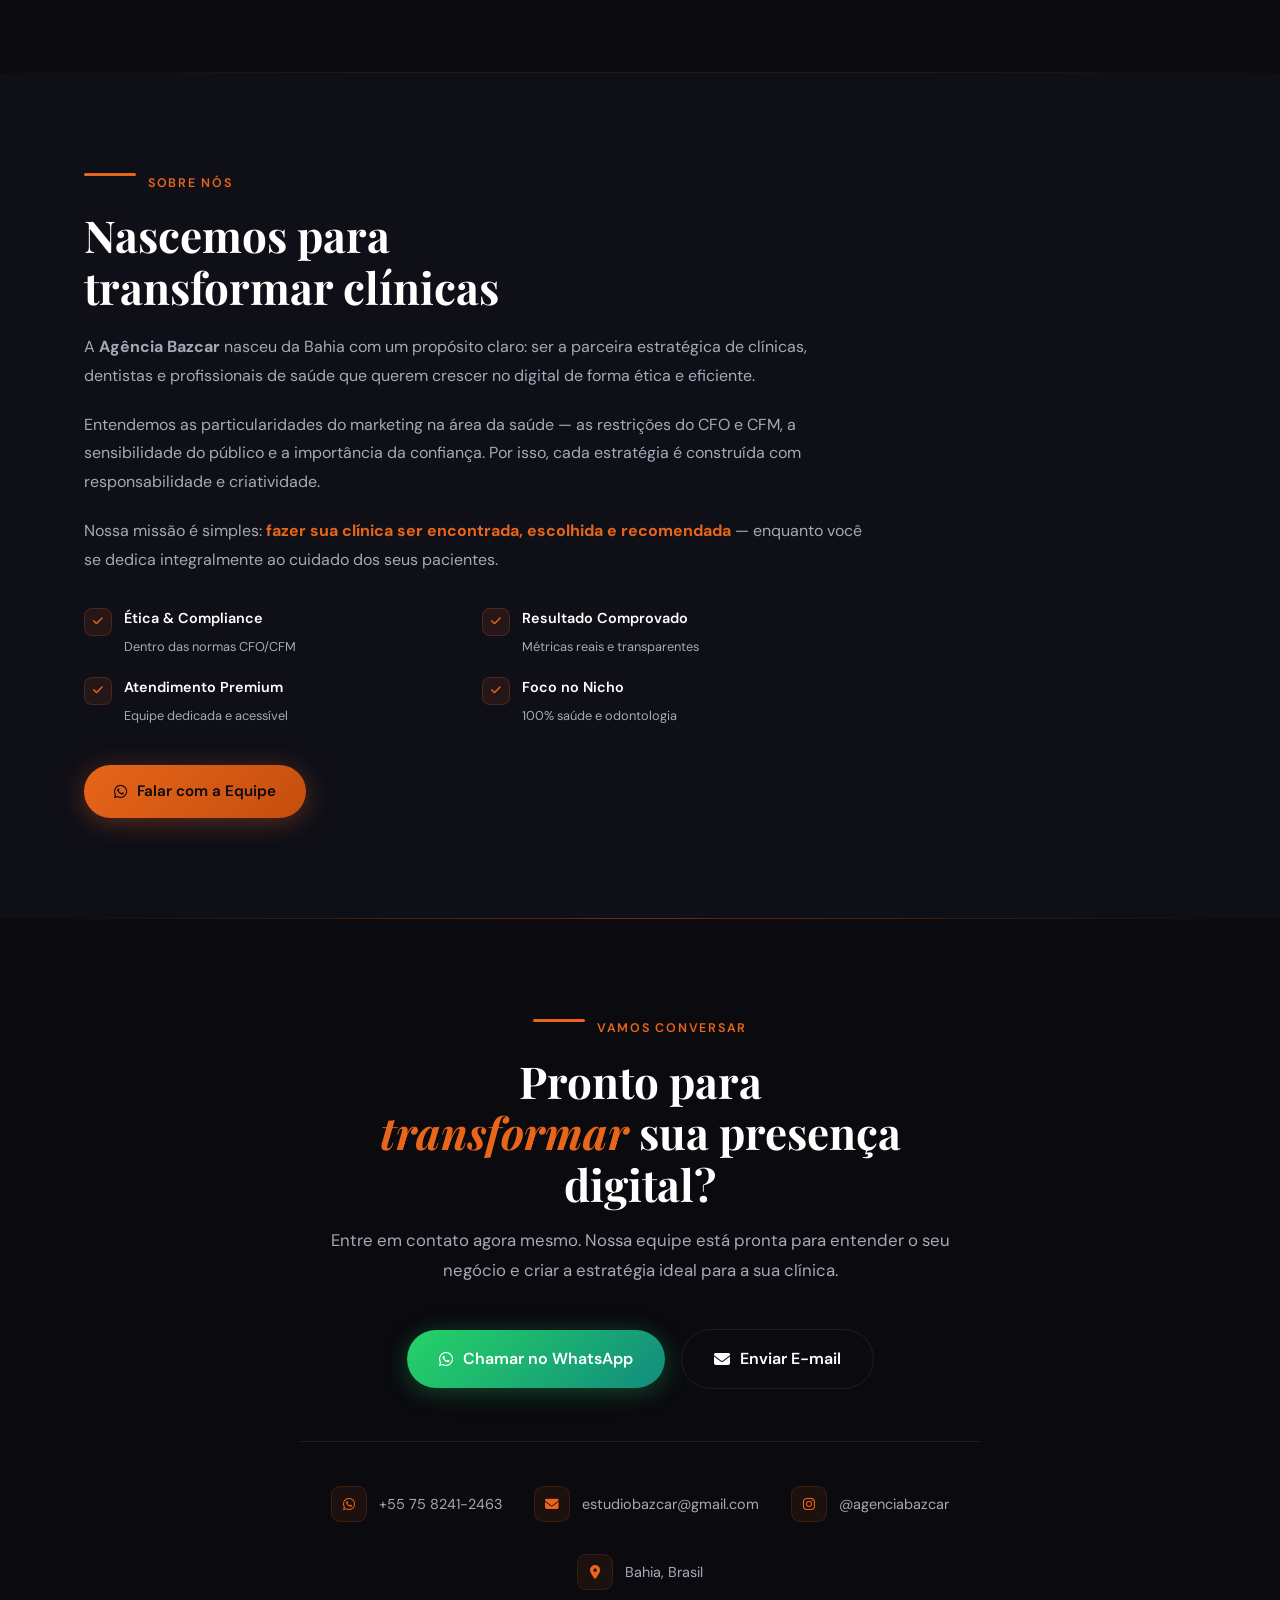
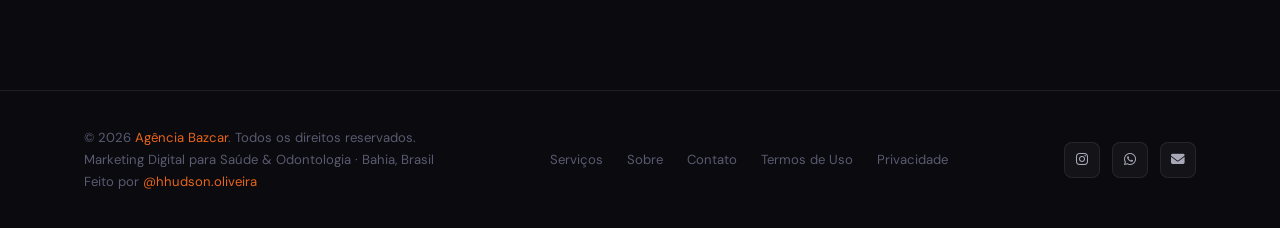
==== commit 7389cd7e: "feat: instala Meta Pixel 1306252991701924 em todas as páginas" ====
--- a/index.html
+++ b/index.html
@@ -10,6 +10,20 @@
   <link rel="preconnect" href="https://fonts.gstatic.com" crossorigin />
   <link href="https://fonts.googleapis.com/css2?family=Playfair+Display:ital,wght@0,400;0,600;0,700;1,400&family=DM+Sans:wght@300;400;500;600&display=swap" rel="stylesheet" />
   <link rel="stylesheet" href="https://cdnjs.cloudflare.com/ajax/libs/font-awesome/6.5.0/css/all.min.css" />
+
+  <!-- Meta Pixel -->
+  <script>
+    !function(f,b,e,v,n,t,s){if(f.fbq)return;n=f.fbq=function(){n.callMethod?
+    n.callMethod.apply(n,arguments):n.queue.push(arguments)};if(!f._fbq)f._fbq=n;
+    n.push=n;n.loaded=!0;n.version='2.0';n.queue=[];t=b.createElement(e);t.async=!0;
+    t.src=v;s=b.getElementsByTagName(e)[0];s.parentNode.insertBefore(t,s)}(window,
+    document,'script','https://connect.facebook.net/en_US/fbevents.js');
+    fbq('init','1306252991701924');
+    fbq('track','PageView');
+  </script>
+  <noscript><img height="1" width="1" style="display:none"
+    src="https://www.facebook.com/tr?id=1306252991701924&ev=PageView&noscript=1"/></noscript>
+  <!-- End Meta Pixel -->
 
   <link rel="stylesheet" href="css/style.css" />
   <link rel="stylesheet" href="css/animations.css" />
